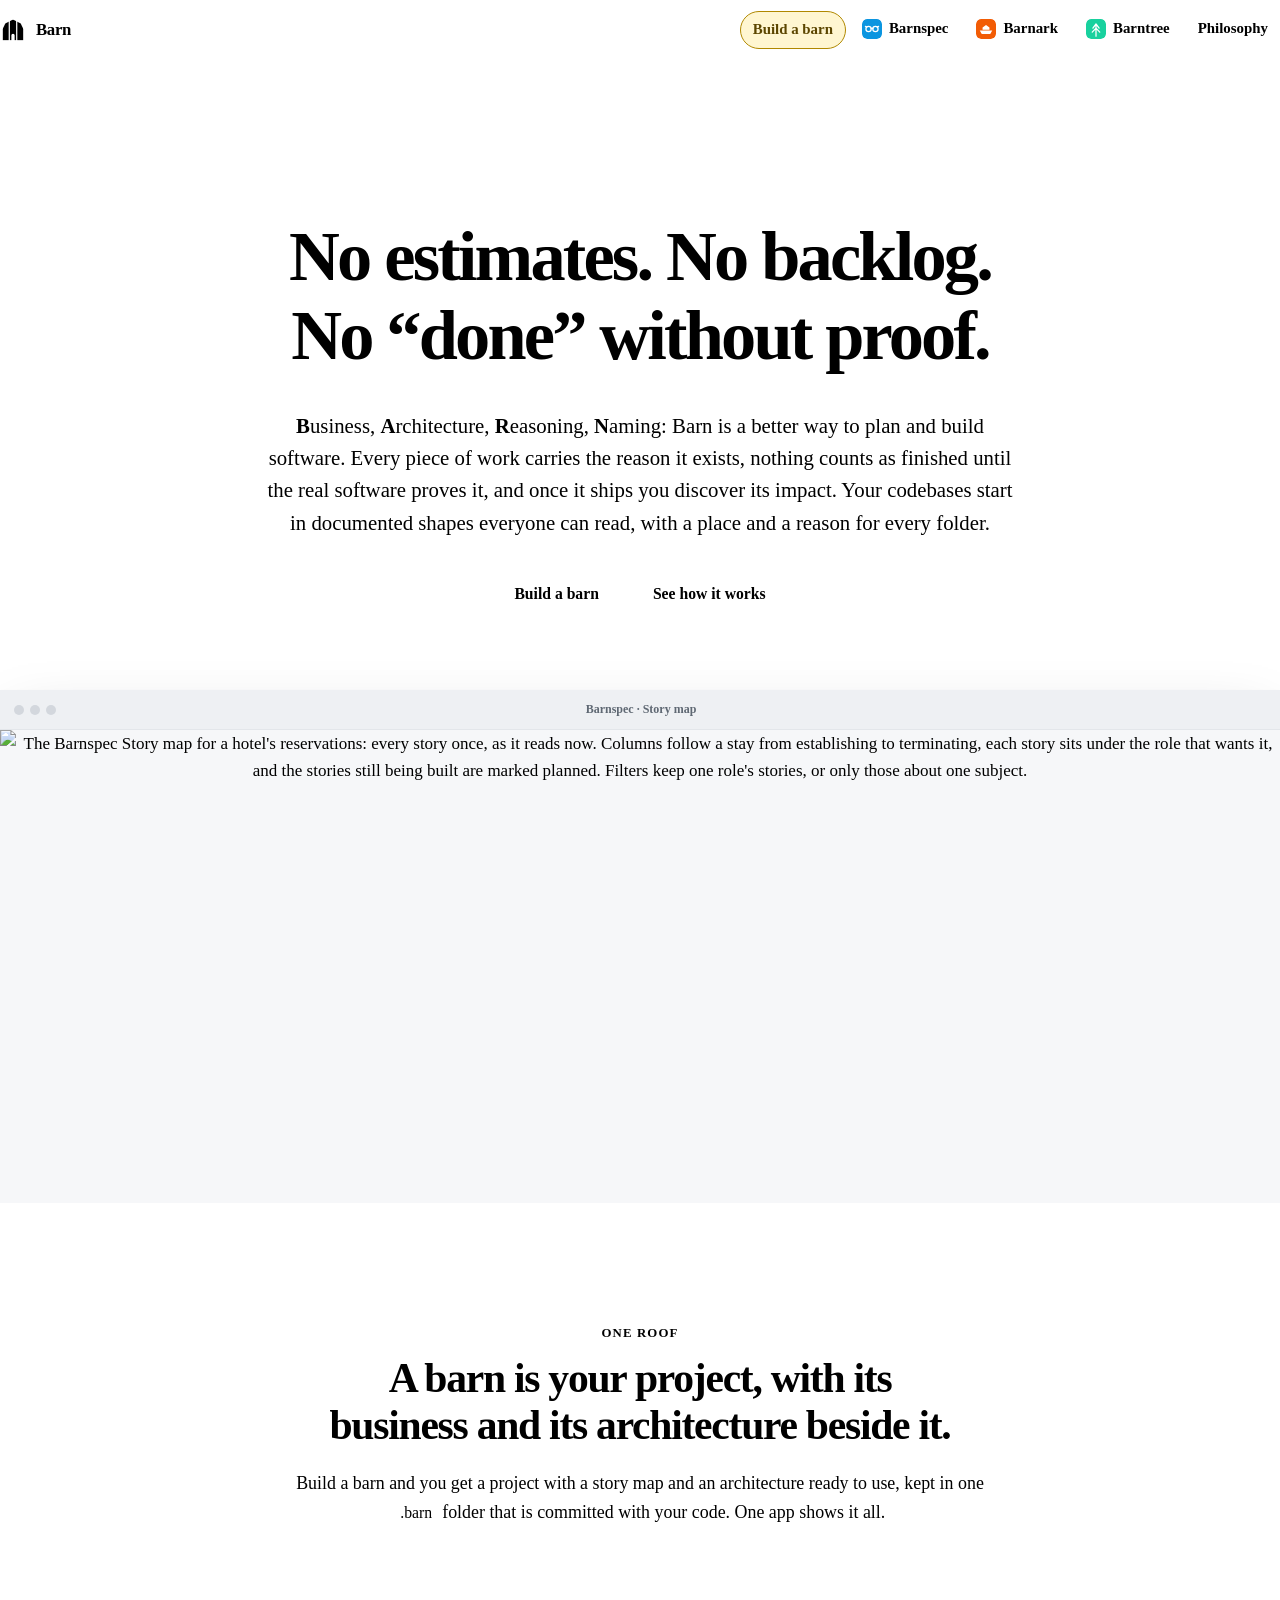
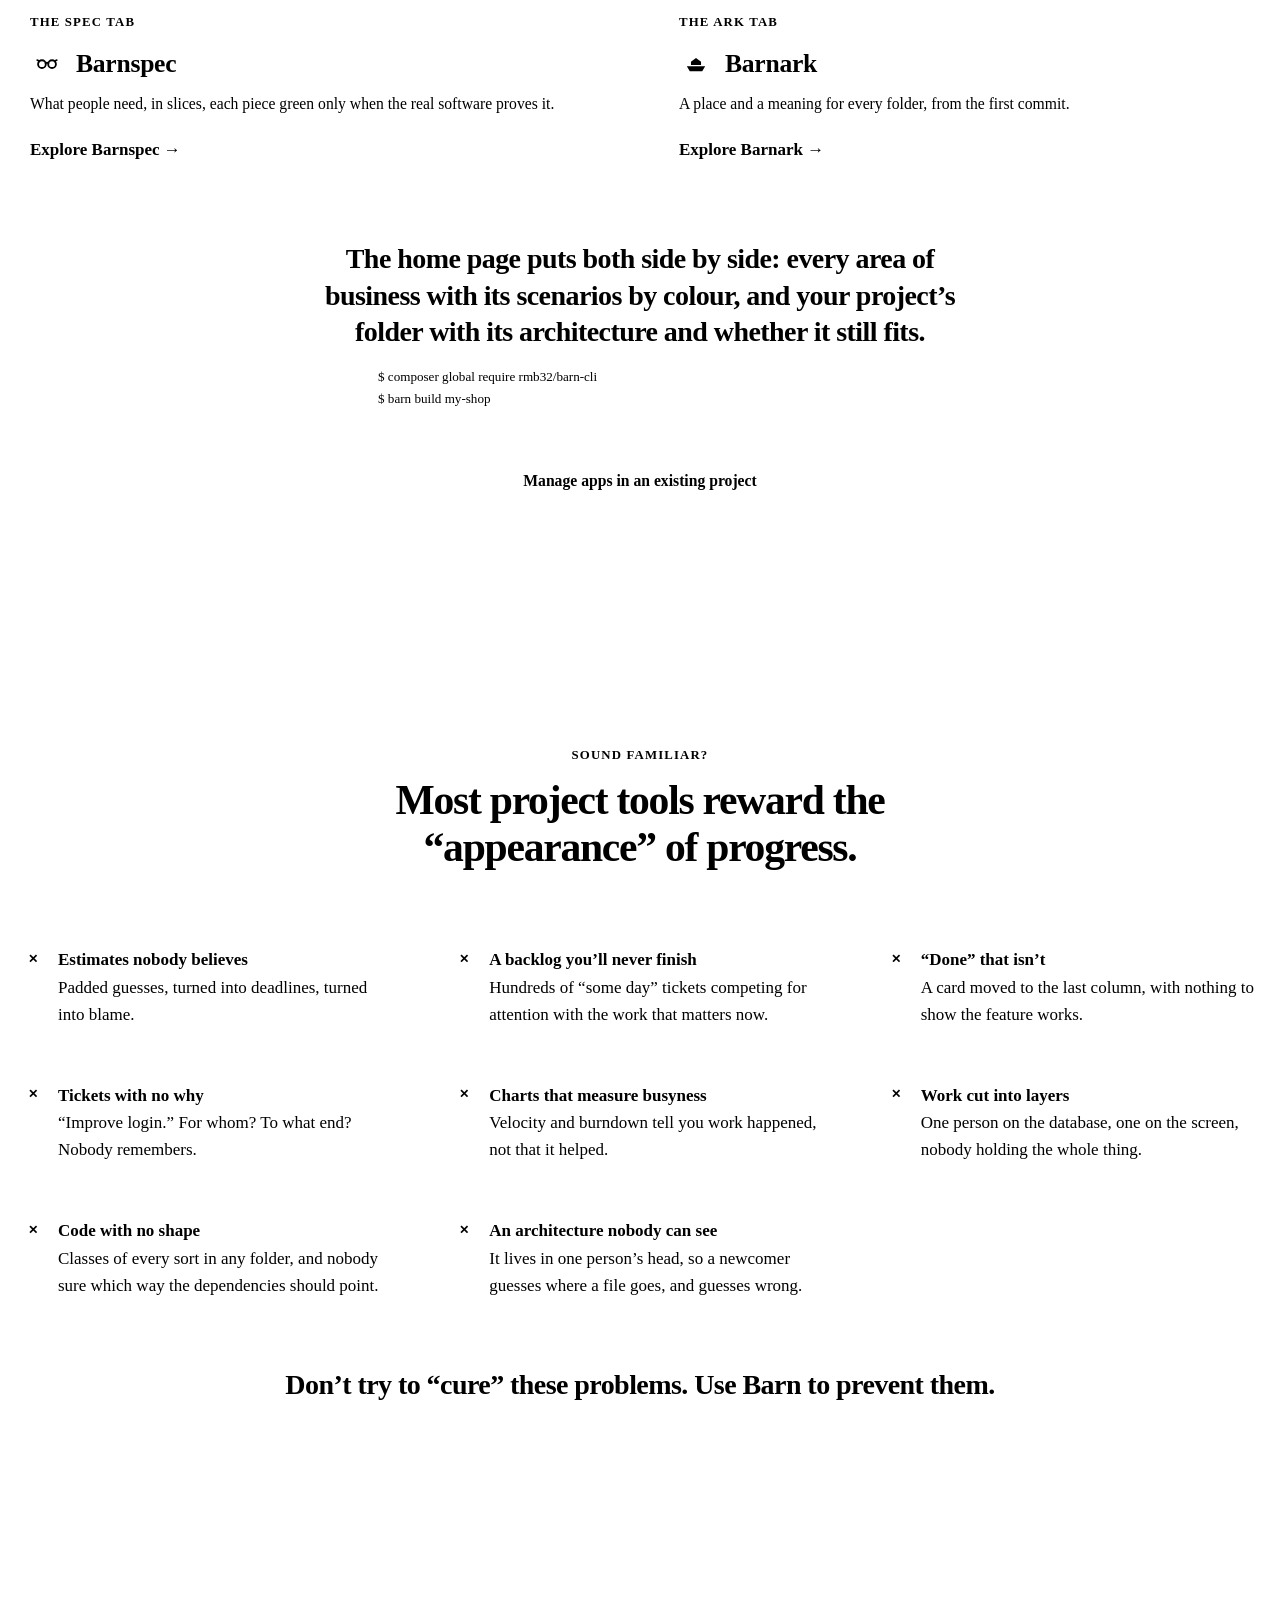
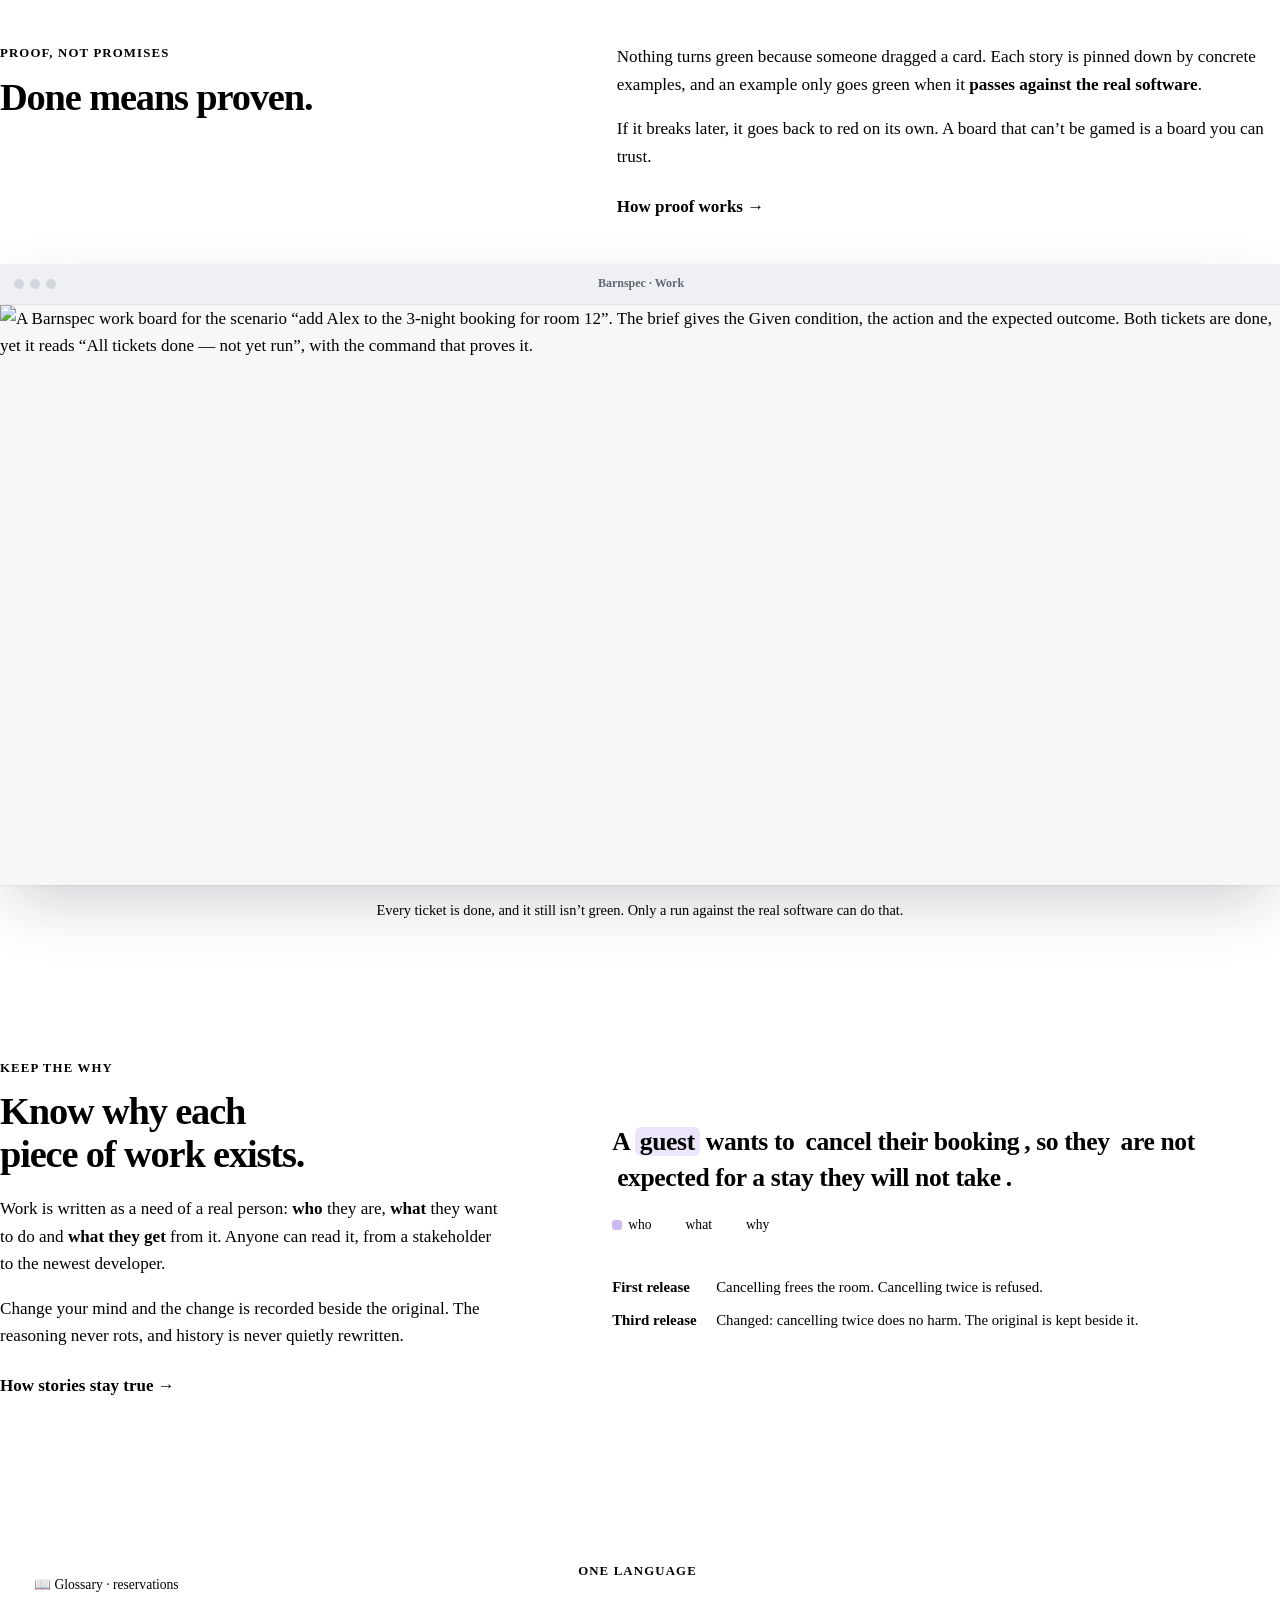
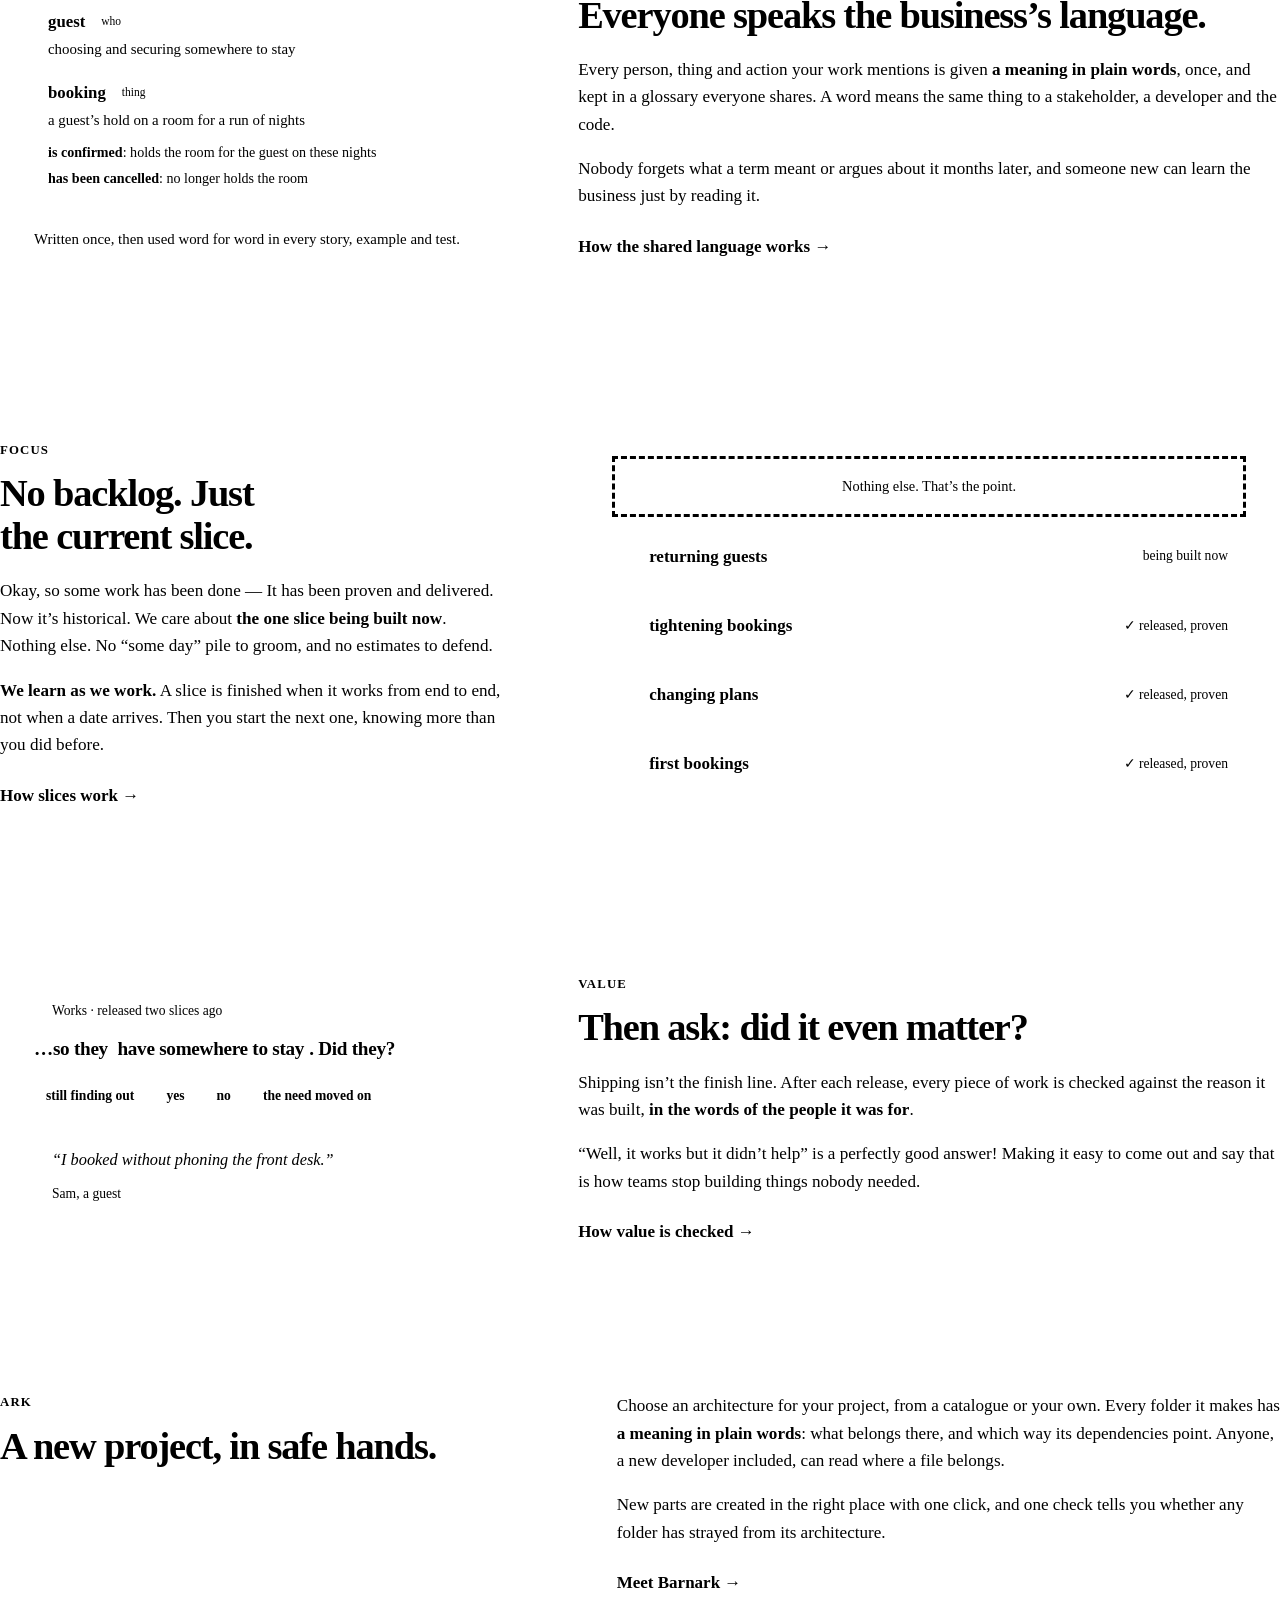
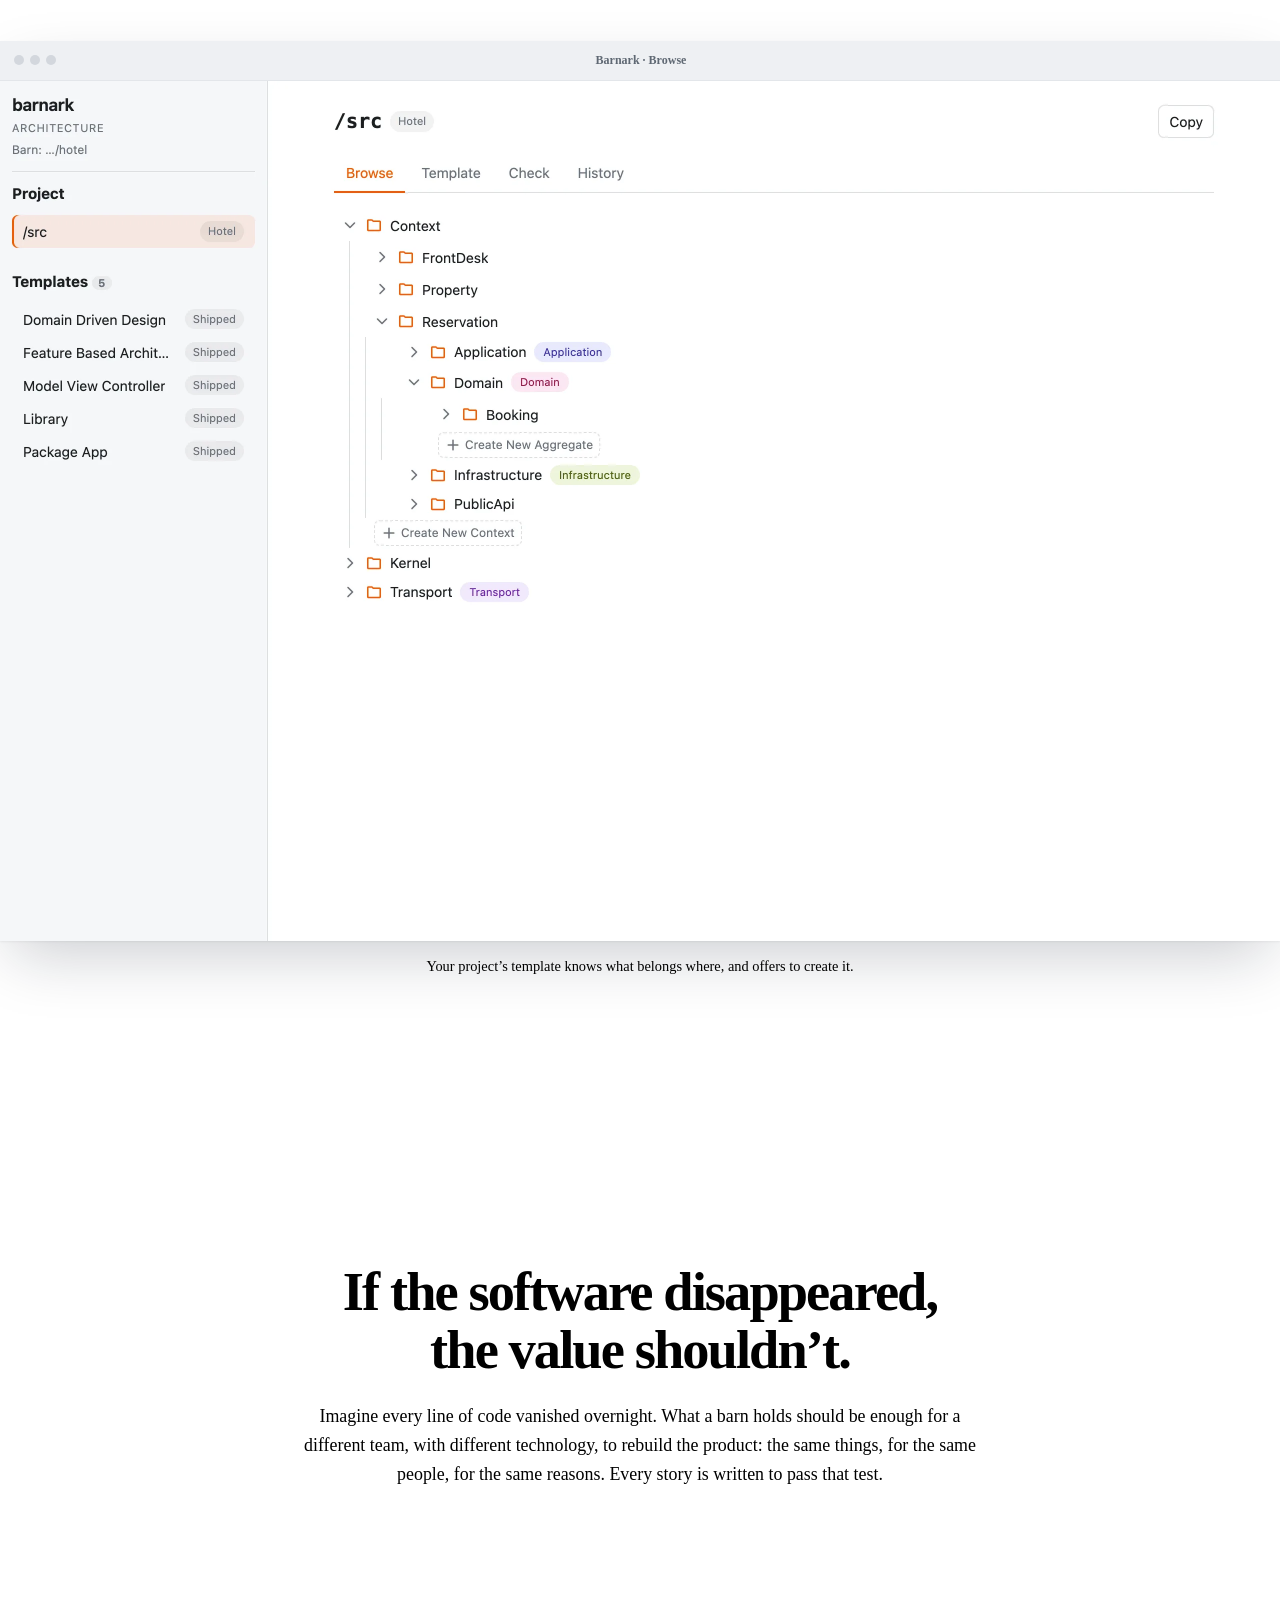
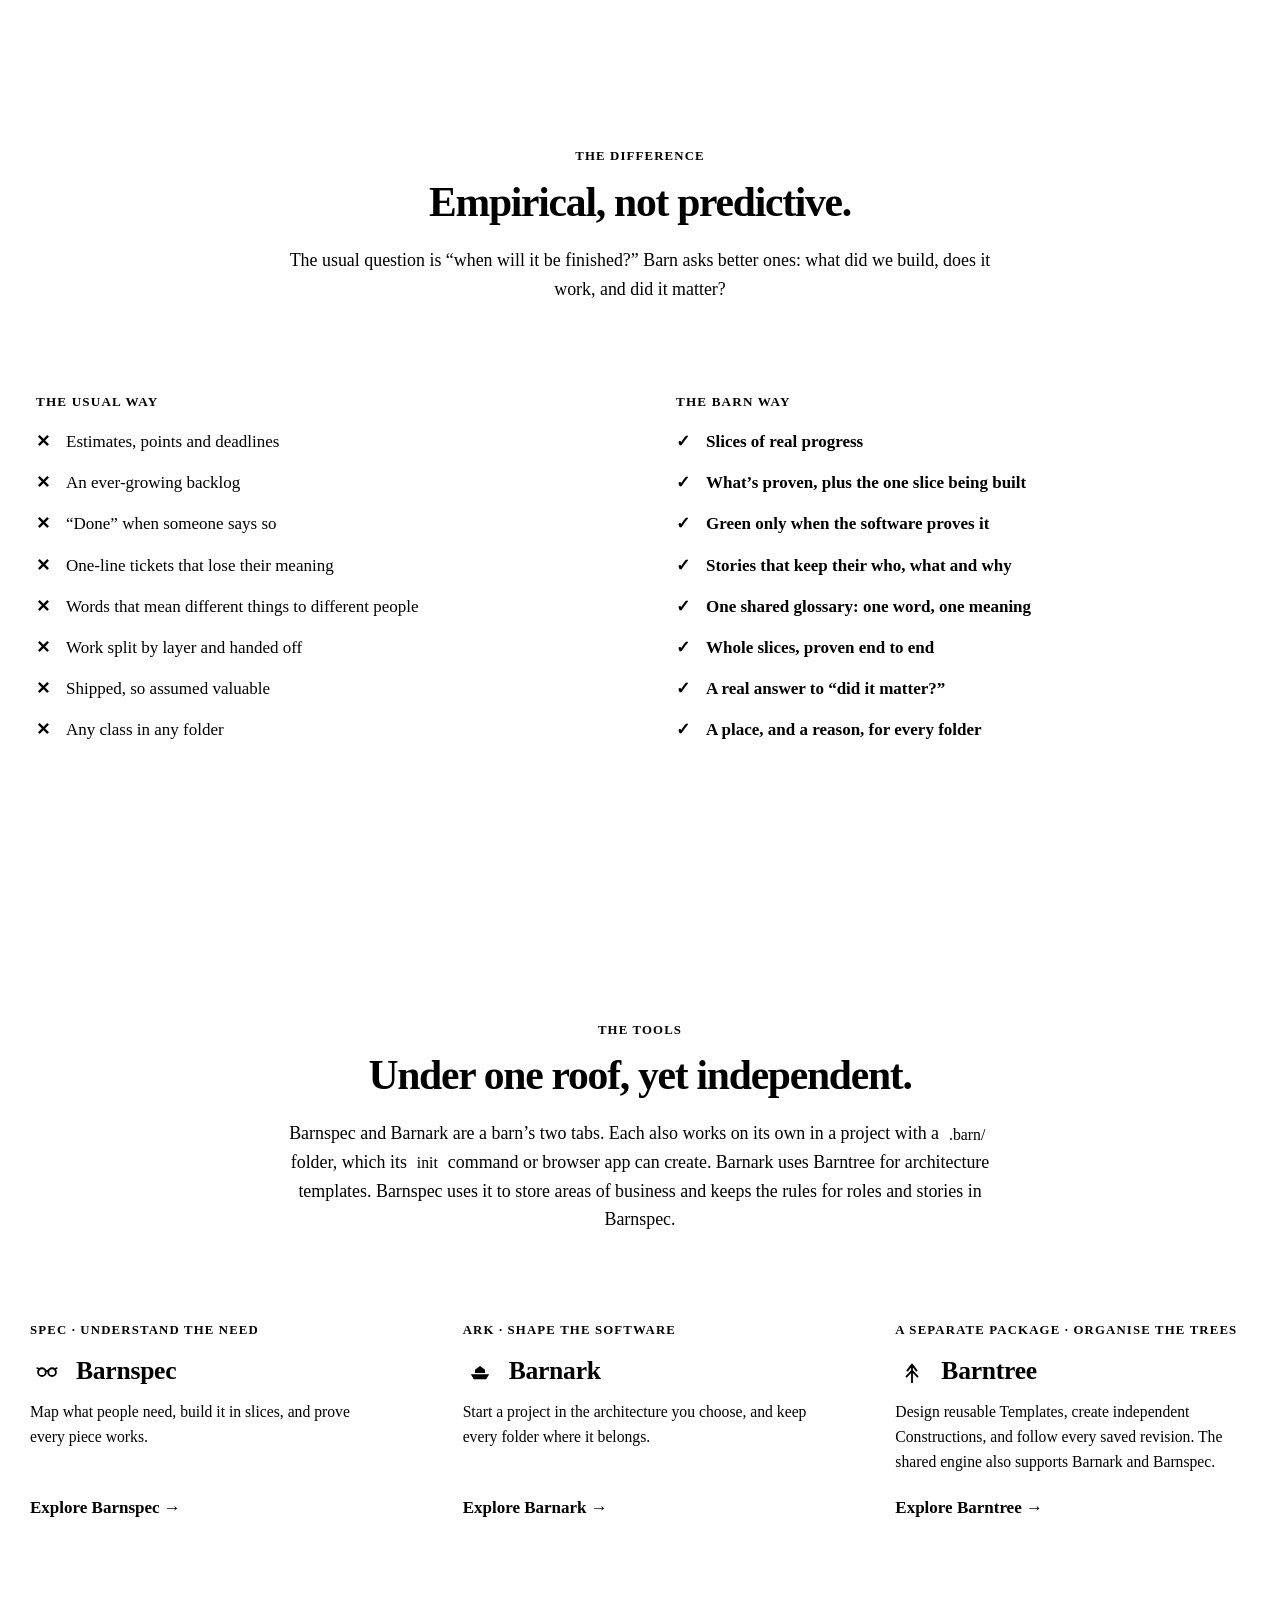
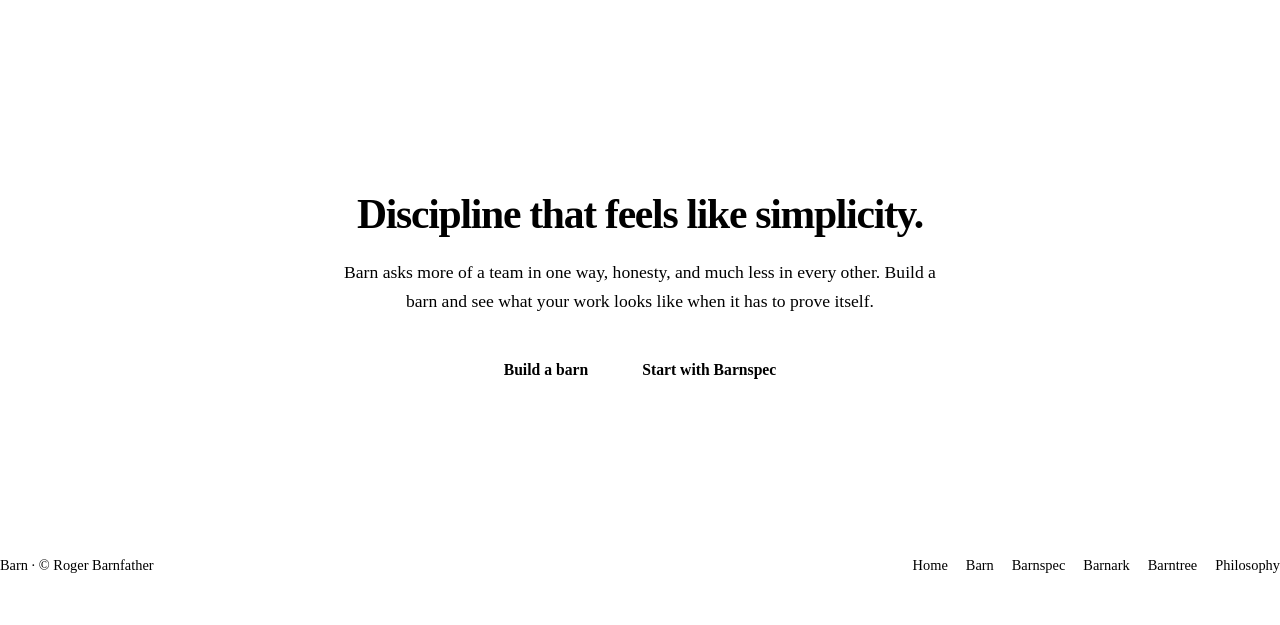
==== index.html @ 0cdb024d "Make the main Barn site mint instead of blue Co-Authored-By: Claude Sonnet 5.5 <noreply@anthropic.co" ====
<!doctype html>
<html lang="en-GB">
<head>
  <meta charset="utf-8">
  <meta name="viewport" content="width=device-width, initial-scale=1">
  <title>Barn</title>
  <meta name="description" content="No estimates. No backlog. No “done” without proof. Barn is a better way to plan, build and prove software.">
  <link rel="icon" href="assets/base/barn.svg" type="image/svg+xml">
  <link rel="stylesheet" href="assets/base/base.css">
  <link rel="stylesheet" href="assets/site.css">
</head>
<body data-brand="barn">
  <a class="skip" href="#main">Skip to content</a>

  <header class="site-header">
    <div class="wrap">
      <a class="wordmark" href="index.html"><svg class="barn-mark" viewBox="0 0 32 32" aria-hidden="true"><clipPath id="barn-mark-shape"><path d="M3 29V15.5L6.5 8 16 3l9.5 5 3.5 7.5V29Z"/></clipPath><g clip-path="url(#barn-mark-shape)"><rect x="3" y="0" width="7.67" height="29"/><path d="M12.17 0h7.66v29h-7.66ZM14 29v-6.5a2 2 0 0 1 4 0V29Z" fill-rule="evenodd"/><rect x="21.33" y="0" width="7.67" height="29"/></g></svg>Barn</a>
      <nav aria-label="Tools">
        <ul class="nav">
          <li class="nav-cta"><a href="barn.html">Build a barn</a></li>
          <li data-brand="spec"><a href="https://rogerbarnfather.github.io/barnspec-website/"><img class="nav-logo" src="assets/base/barnspec.svg" alt="" width="20" height="20">Barnspec</a></li>
          <li data-brand="ark"><a href="https://rogerbarnfather.github.io/barnark-website/"><img class="nav-logo" src="assets/base/barnark.svg" alt="" width="20" height="20">Barnark</a></li>
          <li data-brand="tree"><a href="https://rogerbarnfather.github.io/barntree-website/"><img class="nav-logo" src="assets/base/barntree.svg" alt="" width="20" height="20">Barntree</a></li>
          <li><a href="philosophy.html">Philosophy</a></li>
        </ul>
      </nav>
    </div>
  </header>

  <main id="main">
    <section class="hero">
      <div class="wrap">
        <div class="tri-rule" aria-hidden="true"><i></i><i></i><i></i></div>
        <h1>No estimates. No backlog. <span class="accent">No “done” without proof.</span></h1>
        <p class="lede"><strong>B</strong>usiness, <strong>A</strong>rchitecture, <strong>R</strong>easoning, <strong>N</strong>aming: Barn is a better way to plan and build software. Every piece of work carries the reason it exists, nothing counts as finished until the real software proves it, and once it ships you discover its impact. Your codebases start in documented shapes everyone can read, with a place and a reason for every folder.</p>
        <div class="actions">
          <a class="btn" href="barn.html">Build a barn</a>
          <a class="btn ghost" href="#how">See how it works</a>
        </div>
      </div>
      <div class="wrap wide hero-shot">
        <figure class="shot">
          <div class="shot-bar" aria-hidden="true"><i></i><i></i><i></i><span>Barnspec · Story map</span></div>
          <img src="assets/screens/spec-map.webp" width="1408" height="522" alt="The Barnspec Story map for a hotel's reservations: every story once, as it reads now. Columns follow a stay from establishing to terminating, each story sits under the role that wants it, and the stories still being built are marked planned. Filters keep one role's stories, or only those about one subject.">
        </figure>
      </div>
    </section>

    <section class="section">
      <div class="wrap">
        <div class="section-head center">
          <span class="kicker">One roof</span>
          <h2>A barn is your project, with its business and its architecture beside it.</h2>
          <p>Build a barn and you get a project with a story map and an architecture ready to use, kept in one <code>.barn</code> folder that is committed with your code. One app shows it all.</p>
        </div>
        <div class="grid two">
          <a class="card product" data-brand="spec" href="barnspec.html">
            <span class="role">The Spec tab</span>
            <h3><svg class="mark" viewBox="0 0 24 24" fill="currentColor" aria-hidden="true"><g transform="translate(-4 -4)"><g transform="translate(16 16) scale(1.45) translate(-16 -16.5)" fill="none" stroke="currentColor" stroke-width="1.4" stroke-linecap="round" stroke-linejoin="round"><circle cx="12.2" cy="16.6" r="2.9"/><circle cx="19.8" cy="16.6" r="2.9"/><path d="M15 16c.6-.7 1.4-.7 2 0"/><path d="M10.15 14.55C9.65 13.95 9.2 13.55 8.7 13.55M21.85 14.55C22.35 13.95 22.8 13.55 23.3 13.55"/></g></g></svg>Barnspec</h3>
            <p>What people need, in slices, each piece green only when the real software proves it.</p>
            <span class="more">Explore Barnspec</span>
          </a>
          <a class="card product" data-brand="ark" href="barnark.html">
            <span class="role">The Ark tab</span>
            <h3><svg class="mark" viewBox="0 0 24 24" fill="currentColor" aria-hidden="true"><path d="M2 14.5h20l-3.2 5.5H5.2zM6.5 13V9.5L12 5.5l5.5 4V13z"/></svg>Barnark</h3>
            <p>A place and a meaning for every folder, from the first commit.</p>
            <span class="more">Explore Barnark</span>
          </a>
        </div>
        <p class="punchline">The home page puts both side by side: every area of business with its scenarios by colour, and your project’s folder with its architecture and whether it still fits.</p>
<pre style="max-width: 560px; margin: 0 auto; text-align: left"><code><span class="p">$ </span>composer global require rmb32/barn-cli
<span class="p">$ </span>barn build my-shop</code></pre>
        <div class="actions" style="justify-content: center">
          <a class="btn ghost" href="barn.html#manage-apps">Manage apps in an existing project</a>
        </div>
      </div>
    </section>

    <section class="section alt">
      <div class="wrap">
        <div class="section-head center">
          <span class="kicker">Sound familiar?</span>
          <h2>Most project tools reward the “appearance” of progress.</h2>
        </div>
        <ul class="pains">
          <li><div><strong>Estimates nobody believes</strong>Padded guesses, turned into deadlines, turned into blame.</div></li>
          <li><div><strong>A backlog you’ll never finish</strong>Hundreds of “some day” tickets competing for attention with the work that matters now.</div></li>
          <li><div><strong>“Done” that isn’t</strong>A card moved to the last column, with nothing to show the feature works.</div></li>
          <li><div><strong>Tickets with no why</strong>“Improve login.” For whom? To what end? Nobody remembers.</div></li>
          <li><div><strong>Charts that measure busyness</strong>Velocity and burndown tell you work happened, not that it helped.</div></li>
          <li><div><strong>Work cut into layers</strong>One person on the database, one on the screen, nobody holding the whole thing.</div></li>
          <li><div><strong>Code with no shape</strong>Classes of every sort in any folder, and nobody sure which way the dependencies should point.</div></li>
          <li><div><strong>An architecture nobody can see</strong>It lives in one person’s head, so a newcomer guesses where a file goes, and guesses wrong.</div></li>
        </ul>
        <p class="punchline">Don’t try to “cure” these problems. Use Barn to prevent them.</p>
      </div>
    </section>

    <section class="section" id="how">
      <div class="wrap">
        <div class="feature stacked">
          <div>
            <div class="copy-head">
              <span class="kicker">Proof, not promises</span>
              <h2>Done means proven.</h2>
            </div>
            <div>
            <p>Nothing turns green because someone dragged a card. Each story is pinned down by concrete examples, and an example only goes green when it <strong>passes against the real software</strong>.</p>
            <p>If it breaks later, it goes back to red on its own. A board that can’t be gamed is a board you can trust.</p>
            <a class="more" href="https://rogerbarnfather.github.io/barnspec-website/docs/prove.html">How proof works</a>
            </div>
          </div>
          <figure>
            <div class="shot">
              <div class="shot-bar" aria-hidden="true"><i></i><i></i><i></i><span>Barnspec · Work</span></div>
              <img src="assets/screens/spec-work.webp" width="1408" height="638" alt="A Barnspec work board for the scenario “add Alex to the 3-night booking for room 12”. The brief gives the Given condition, the action and the expected outcome. Both tickets are done, yet it reads “All tickets done — not yet run”, with the command that proves it.">
            </div>
            <figcaption>Every ticket is done, and it still isn’t green. Only a run against the real software can do that.</figcaption>
          </figure>
        </div>

        <div class="feature">
          <div>
            <span class="kicker">Keep the why</span>
            <h2>Know why each piece of work exists.</h2>
            <p>Work is written as a need of a real person: <strong>who</strong> they are, <strong>what</strong> they want to do and <strong>what they get</strong> from it. Anyone can read it, from a stakeholder to the newest developer.</p>
            <p>Change your mind and the change is recorded beside the original. The reasoning never rots, and history is never quietly rewritten.</p>
            <a class="more" href="https://rogerbarnfather.github.io/barnspec-website/philosophy.html">How stories stay true</a>
          </div>
          <div class="panel" role="figure" aria-label="An example story and its history">
            <p class="sentence">A <span class="who">guest</span> wants to <span class="what">cancel their booking</span>, so they <span class="why">are not expected for a stay they will not take</span>.</p>
            <div class="sentence-key" aria-hidden="true"><span class="k-who">who</span><span class="k-what">what</span><span class="k-why">why</span></div>
            <ul class="trail">
              <li><b>First release</b><span>Cancelling frees the room. Cancelling twice is refused.</span></li>
              <li><b>Third release</b><span>Changed: cancelling twice does no harm. The original is kept beside it.</span></li>
            </ul>
          </div>
        </div>

        <div class="feature flip">
          <div>
            <span class="kicker">One language</span>
            <h2>Everyone speaks the business’s language.</h2>
            <p>Every person, thing and action your work mentions is given <strong>a meaning in plain words</strong>, once, and kept in a glossary everyone shares. A word means the same thing to a stakeholder, a developer and the code.</p>
            <p>Nobody forgets what a term meant or argues about it months later, and someone new can learn the business just by reading it.</p>
            <a class="more" href="https://rogerbarnfather.github.io/barnspec-website/docs/glossary.html">How the shared language works</a>
          </div>
          <div class="panel" role="figure" aria-label="An extract from a hotel’s reservations glossary">
            <span class="stamp">📖 Glossary · reservations</span>
            <dl class="terms">
              <div class="who">
                <dt>guest<span class="kind">who</span></dt>
                <dd>choosing and securing somewhere to stay</dd>
              </div>
              <div>
                <dt>booking<span class="kind">thing</span></dt>
                <dd>a guest’s hold on a room for a run of nights</dd>
                <dd><ul>
                  <li><b>is confirmed</b>: holds the room for the guest on these nights</li>
                  <li><b>has been cancelled</b>: no longer holds the room</li>
                </ul></dd>
              </div>
            </dl>
            <p class="terms-note">Written once, then used word for word in every story, example and test.</p>
          </div>
        </div>

        <div class="feature">
          <div>
            <span class="kicker">Focus</span>
            <h2>No backlog. Just the current slice.</h2>
            <p>Okay, so some work has been done &mdash; It has been proven and delivered. Now it’s historical. We care about <strong>the one slice being built now</strong>. Nothing else. No “some day” pile to groom, and no estimates to defend.</p>
            <p><strong>We learn as we work.</strong> A slice is finished when it works from end to end, not when a date arrives. Then you start the next one, knowing more than you did before.</p>
            <a class="more" href="https://rogerbarnfather.github.io/barnspec-website/docs/phases.html">How slices work</a>
          </div>
          <div class="panel" role="figure" aria-label="Slices of work: three released, one being built">
            <ul class="phases">
              <li class="void">Nothing else. That’s the point.</li>
              <li class="now"><span class="bar"></span><span class="name">returning guests</span><span class="meta">being built now</span></li>
              <li><span class="bar"></span><span class="name">tightening bookings</span><span class="meta">✓ released, proven</span></li>
              <li><span class="bar"></span><span class="name">changing plans</span><span class="meta">✓ released, proven</span></li>
              <li><span class="bar"></span><span class="name">first bookings</span><span class="meta">✓ released, proven</span></li>
            </ul>
          </div>
        </div>

        <div class="feature flip">
          <div>
            <span class="kicker">Value</span>
            <h2>Then ask: did it even matter?</h2>
            <p>Shipping isn’t the finish line. After each release, every piece of work is checked against the reason it was built, <strong>in the words of the people it was for</strong>.</p>
            <p>“Well, it works but it didn’t help” is a perfectly good answer! Making it easy to come out and say that is how teams stop building things nobody needed.</p>
            <a class="more" href="https://rogerbarnfather.github.io/barnspec-website/docs/phases.html#impact">How value is checked</a>
          </div>
          <div class="panel" role="figure" aria-label="Checking whether a story delivered its reward">
            <span class="stamp"><span class="lamp green"></span>Works · released two slices ago</span>
            <p class="sentence" style="font-size: 1.2rem">…so they <span class="why">have somewhere to stay</span>. <span class="muted">Did they?</span></p>
            <div class="verdicts"><span class="verdict">still finding out</span><span class="verdict on">yes</span><span class="verdict">no</span><span class="verdict">the need moved on</span></div>
            <blockquote class="quote">
              <p>“I booked without phoning the front desk.”</p>
              <cite>Sam, a guest</cite>
            </blockquote>
          </div>
        </div>

        <div class="feature stacked" data-brand="ark">
          <div>
            <div class="copy-head">
              <span class="kicker">Ark</span>
              <h2>A new project, in safe hands.</h2>
            </div>
            <div>
            <p>Choose an architecture for your project, from a catalogue or your own. Every folder it makes has <strong>a meaning in plain words</strong>: what belongs there, and which way its dependencies point. Anyone, a new developer included, can read where a file belongs.</p>
            <p>New parts are created in the right place with one click, and one check tells you whether any folder has strayed from its architecture.</p>
            <a class="more" href="barnark.html">Meet Barnark</a>
            </div>
          </div>
          <figure>
            <div class="shot">
              <div class="shot-bar" aria-hidden="true"><i></i><i></i><i></i><span>Barnark · Browse</span></div>
              <img src="assets/screens/ark-browse.webp" width="2560" height="1720" alt="The Barnark browser app for a hotel project. An ark, src, follows Hotel, its own copy of Domain Driven Design. Its tree is open: the Context folder holds FrontDesk, Property and Reservation, and Reservation’s Domain holds a Booking aggregate. Dashed buttons offer Create New Aggregate and Create New Context where the template allows them.">
            </div>
            <figcaption>Your project’s template knows what belongs where, and offers to create it.</figcaption>
          </figure>
        </div>
      </div>
    </section>

    <div class="section alt">
      <div class="wrap principle">
        <div class="tri-rule" aria-hidden="true"><i></i><i></i><i></i></div>
        <p class="big">If the software disappeared, the value shouldn’t.</p>
        <p>Imagine every line of code vanished overnight. What a barn holds should be enough for a different team, with different technology, to rebuild the product: the same things, for the same people, for the same reasons. Every story is written to pass that test.</p>
      </div>
    </div>

    <section class="section">
      <div class="wrap">
        <div class="section-head center">
          <span class="kicker">The difference</span>
          <h2>Empirical, not predictive.</h2>
          <p>The usual question is “when will it be finished?” Barn asks better ones: what did we build, does it work, and did it matter?</p>
        </div>
        <div class="versus">
          <div class="old">
            <h3>The usual way</h3>
            <ul>
              <li>Estimates, points and deadlines</li>
              <li>An ever-growing backlog</li>
              <li>“Done” when someone says so</li>
              <li>One-line tickets that lose their meaning</li>
              <li>Words that mean different things to different people</li>
              <li>Work split by layer and handed off</li>
              <li>Shipped, so assumed valuable</li>
              <li>Any class in any folder</li>
            </ul>
          </div>
          <div class="new">
            <h3>The Barn way</h3>
            <ul>
              <li>Slices of real progress</li>
              <li>What’s proven, plus the one slice being built</li>
              <li>Green only when the software proves it</li>
              <li>Stories that keep their who, what and why</li>
              <li>One shared glossary: one word, one meaning</li>
              <li>Whole slices, proven end to end</li>
              <li>A real answer to “did it matter?”</li>
              <li>A place, and a reason, for every folder</li>
            </ul>
          </div>
        </div>
      </div>
    </section>

    <section class="section alt">
      <div class="wrap">
        <div class="section-head center">
          <span class="kicker">The tools</span>
          <h2>Under one roof, yet independent.</h2>
          <p>Barnspec and Barnark are a barn’s two tabs. Each also works on its own in a project with a <code>.barn/</code> folder, which its <code>init</code> command or browser app can create. Barnark uses Barntree for architecture templates. Barnspec uses it to store areas of business and keeps the rules for roles and stories in Barnspec.</p>
        </div>
        <div class="grid three">
          <a class="card product" data-brand="spec" href="barnspec.html">
            <span class="role">Spec · understand the need</span>
            <h3><svg class="mark" viewBox="0 0 24 24" fill="currentColor" aria-hidden="true"><g transform="translate(-4 -4)"><g transform="translate(16 16) scale(1.45) translate(-16 -16.5)" fill="none" stroke="currentColor" stroke-width="1.4" stroke-linecap="round" stroke-linejoin="round"><circle cx="12.2" cy="16.6" r="2.9"/><circle cx="19.8" cy="16.6" r="2.9"/><path d="M15 16c.6-.7 1.4-.7 2 0"/><path d="M10.15 14.55C9.65 13.95 9.2 13.55 8.7 13.55M21.85 14.55C22.35 13.95 22.8 13.55 23.3 13.55"/></g></g></svg>Barnspec</h3>
            <p>Map what people need, build it in slices, and prove every piece works.</p>
            <span class="more">Explore Barnspec</span>
          </a>
          <a class="card product" data-brand="ark" href="barnark.html">
            <span class="role">Ark · shape the software</span>
            <h3><svg class="mark" viewBox="0 0 24 24" fill="currentColor" aria-hidden="true"><path d="M2 14.5h20l-3.2 5.5H5.2zM6.5 13V9.5L12 5.5l5.5 4V13z"/></svg>Barnark</h3>
            <p>Start a project in the architecture you choose, and keep every folder where it belongs.</p>
            <span class="more">Explore Barnark</span>
          </a>
          <a class="card product" data-brand="tree" href="barntree.html">
            <span class="role">A separate package · organise the trees</span>
            <h3><svg class="mark" viewBox="0 0 24 24" fill="currentColor" aria-hidden="true"><path transform="translate(-4 -4)" d="M16 8V27.5M11 14.5L16 8L21 14.5M10 21L16 14.5L22 21" fill="none" stroke="currentColor" stroke-width="2" stroke-linecap="round" stroke-linejoin="round"/></svg>Barntree</h3>
            <p>Design reusable Templates, create independent Constructions, and follow every saved revision. The shared engine also supports Barnark and Barnspec.</p>
            <span class="more">Explore Barntree</span>
          </a>
        </div>
      </div>
    </section>

    <section class="section">
      <div class="wrap cta">
        <h2>Discipline that feels like simplicity.</h2>
        <p>Barn asks more of a team in one way, honesty, and much less in every other. Build a barn and see what your work looks like when it has to prove itself.</p>
        <div class="actions">
          <a class="btn" href="barn.html">Build a barn</a>
          <a class="btn ghost" href="barnspec.html">Start with Barnspec</a>
        </div>
      </div>
    </section>
  </main>

  <footer class="site-footer">
    <div class="wrap">
      <span>Barn · © Roger Barnfather</span>
      <nav aria-label="Footer">
        <a href="index.html" aria-current="page">Home</a>
        <a href="barn.html">Barn</a>
        <a href="https://rogerbarnfather.github.io/barnspec-website/">Barnspec</a>
        <a href="https://rogerbarnfather.github.io/barnark-website/">Barnark</a>
        <a href="https://rogerbarnfather.github.io/barntree-website/">Barntree</a>
        <a href="philosophy.html">Philosophy</a>
      </nav>
    </div>
  </footer>
</body>
</html>
---- assets/base/base.css ----
/* The Barn website's shared stylesheet. Every site (the main site and each
 * tool's own) carries an identical copy of this folder; `bin/ci-all` fails when
 * a copy differs from the master in the main site. Change it here, then copy it.
 *
 * Link this file, then the site's own `site.css`, which is unlayered and so
 * always wins over everything below. Each file below holds one concern and
 * reads only the tokens, so a change to one file or one token propagates
 * without touching the others. */

@layer tokens, reset, layout, components, illustration, docs;

@import url("tokens.css") layer(tokens);
@import url("reset.css") layer(reset);
@import url("layout.css") layer(layout);
@import url("header.css") layer(components);
@import url("footer.css") layer(components);
@import url("hero.css") layer(components);
@import url("button.css") layer(components);
@import url("shot.css") layer(components);
@import url("feature.css") layer(components);
@import url("card.css") layer(components);
@import url("deeper.css") layer(components);
@import url("code.css") layer(components);
@import url("table.css") layer(components);
@import url("callout.css") layer(components);
@import url("illustration.css") layer(illustration);
@import url("docs.css") layer(docs);
@import url("motion.css") layer(docs);
---- assets/site.css ----
/* The main Barn site's own components. Everything shared by every site, the
 * tool sites included, is in base/ (see base/base.css). This file is unlayered,
 * so it wins over base/. */

.tri-rule {
  display: inline-flex;
  width: 120px;
  height: 5px;
  margin-bottom: 26px;
  border-radius: 3px;
  overflow: hidden;

  & i {
    flex: 1;

    &:nth-child(1) {
      background: var(--spec);
    }

    &:nth-child(2) {
      background: var(--ark);
    }

    &:nth-child(3) {
      background: var(--tree);
    }
  }
}

#manage-apps {
  scroll-margin-top: 7rem;

  @media (max-width: 640px) {
    scroll-margin-top: 9rem;
  }
}

/* ---------- Pain points ---------- */

.pains {
  display: grid;
  grid-template-columns: repeat(3, minmax(0, 1fr));
  gap: 14px;
  margin: 0;
  padding: 0;
  list-style: none;

  & li {
    display: grid;
    grid-template-columns: 26px minmax(0, 1fr);
    gap: 12px;
    align-items: start;
    padding: 20px;
    border: 1px solid var(--border);
    border-radius: var(--radius-lg);
    background: var(--bg-raised);
    color: var(--text-muted);

    &::before {
      content: "✕";
      display: grid;
      place-items: center;
      width: 26px;
      height: 26px;
      border-radius: 50%;
      background: color-mix(in srgb, var(--status-red) 12%, transparent);
      color: var(--status-red);
      font-size: 0.75rem;
      font-weight: 800;
    }
  }

  & strong {
    display: block;
    color: var(--text);
  }

  @media (max-width: 900px) {
    grid-template-columns: minmax(0, 1fr);
  }
}

.punchline {
  margin: clamp(32px, 5vw, 48px) auto 0;
  max-width: 30em;
  font-size: clamp(1.3rem, 2.8vw, 1.75rem);
  font-weight: 700;
  line-height: 1.3;
  letter-spacing: -0.02em;
  text-align: center;
  text-wrap: balance;
}

/* ---------- Principle ---------- */

.principle {
  text-align: center;

  & .big {
    max-width: 18em;
    margin: 0 auto 22px;
    font-size: clamp(2rem, 5vw, 3.4rem);
    font-weight: 780;
    line-height: 1.08;
    letter-spacing: -0.035em;
    text-wrap: balance;
    color: var(--text);
  }

  & p:not(.big) {
    max-width: 38em;
    margin-left: auto;
    margin-right: auto;
    color: var(--text-muted);
    font-size: 1.12rem;
  }
}

/* ---------- Product cards: signposts to a tool ---------- */

.product {
  display: flex;
  flex-direction: column;
  padding: 30px;
  border-top: 5px solid var(--brand);
  text-decoration: none;
  color: inherit;
  transition: transform 160ms, border-color 160ms;

  &:hover {
    transform: translateY(-3px);
    border-color: var(--brand);
  }

  & .role {
    color: var(--brand-bright);
    font-size: 0.8rem;
    font-weight: 700;
    letter-spacing: 0.09em;
    text-transform: uppercase;
  }

  & h3 {
    display: flex;
    align-items: center;
    gap: 12px;
    margin: 14px 0 10px;
    font-size: 1.6rem;

    & .mark {
      width: 34px;
      height: 34px;
      padding: 6px;
      border-radius: 9px;
      background: var(--brand);
      color: var(--mark-ink);
    }
  }

  & .more {
    margin-top: auto;
    padding-top: 20px;
    color: var(--brand-bright);
    font-weight: 650;

    &::after {
      content: " →";
    }
  }
}

/* ---------- Versus ---------- */

.versus {
  display: grid;
  grid-template-columns: repeat(2, minmax(0, 1fr));
  overflow: hidden;
  border: 1px solid var(--border);
  border-radius: var(--radius-lg);
  background: var(--bg-raised);
  box-shadow: var(--shadow);

  & > div {
    padding: clamp(22px, 4vw, 36px);

    & + div {
      border-left: 1px solid var(--border);
      background: var(--brand-tint);

      & h3 {
        color: var(--brand-bright);
      }
    }
  }

  & h3 {
    margin-bottom: 18px;
    font-size: 0.82rem;
    letter-spacing: 0.09em;
    text-transform: uppercase;
    color: var(--text-muted);
  }

  & ul {
    display: grid;
    gap: 14px;
    margin: 0;
    padding: 0;
    list-style: none;
  }

  & li {
    display: grid;
    grid-template-columns: 20px minmax(0, 1fr);
    gap: 10px;

    &::before {
      font-weight: 800;
    }
  }

  & .old li {
    color: var(--text-muted);

    &::before {
      content: "✕";
      color: var(--status-red);
    }
  }

  & .new li {
    font-weight: 550;

    &::before {
      content: "✓";
      color: var(--status-green);
    }
  }

  @media (max-width: 640px) {
    grid-template-columns: minmax(0, 1fr);

    & > div + div {
      border-left: 0;
      border-top: 1px solid var(--border);
    }
  }
}

/* ---------- Philosophy tenets ---------- */

.tenets {
  display: grid;
  grid-template-columns: repeat(2, minmax(0, 1fr));
  gap: clamp(28px, 4vw, 48px) clamp(28px, 5vw, 64px);

  @media (max-width: 900px) {
    grid-template-columns: minmax(0, 1fr);
  }
}

.tenet {
  min-width: 0;

  & h2 {
    display: flex;
    align-items: flex-start;
    gap: 14px;
    font-size: clamp(1.35rem, 2.6vw, 1.7rem);
  }

  & .emoji {
    display: grid;
    place-items: center;
    flex: none;
    width: 1.9em;
    height: 1.9em;
    margin-top: -0.3em;
    border-radius: 50%;
    background: var(--bg-alt);
    font-size: 0.95em;
    letter-spacing: 0;
  }

  & p {
    color: var(--text-muted);

    &:last-child {
      margin-bottom: 0;
    }
  }
}
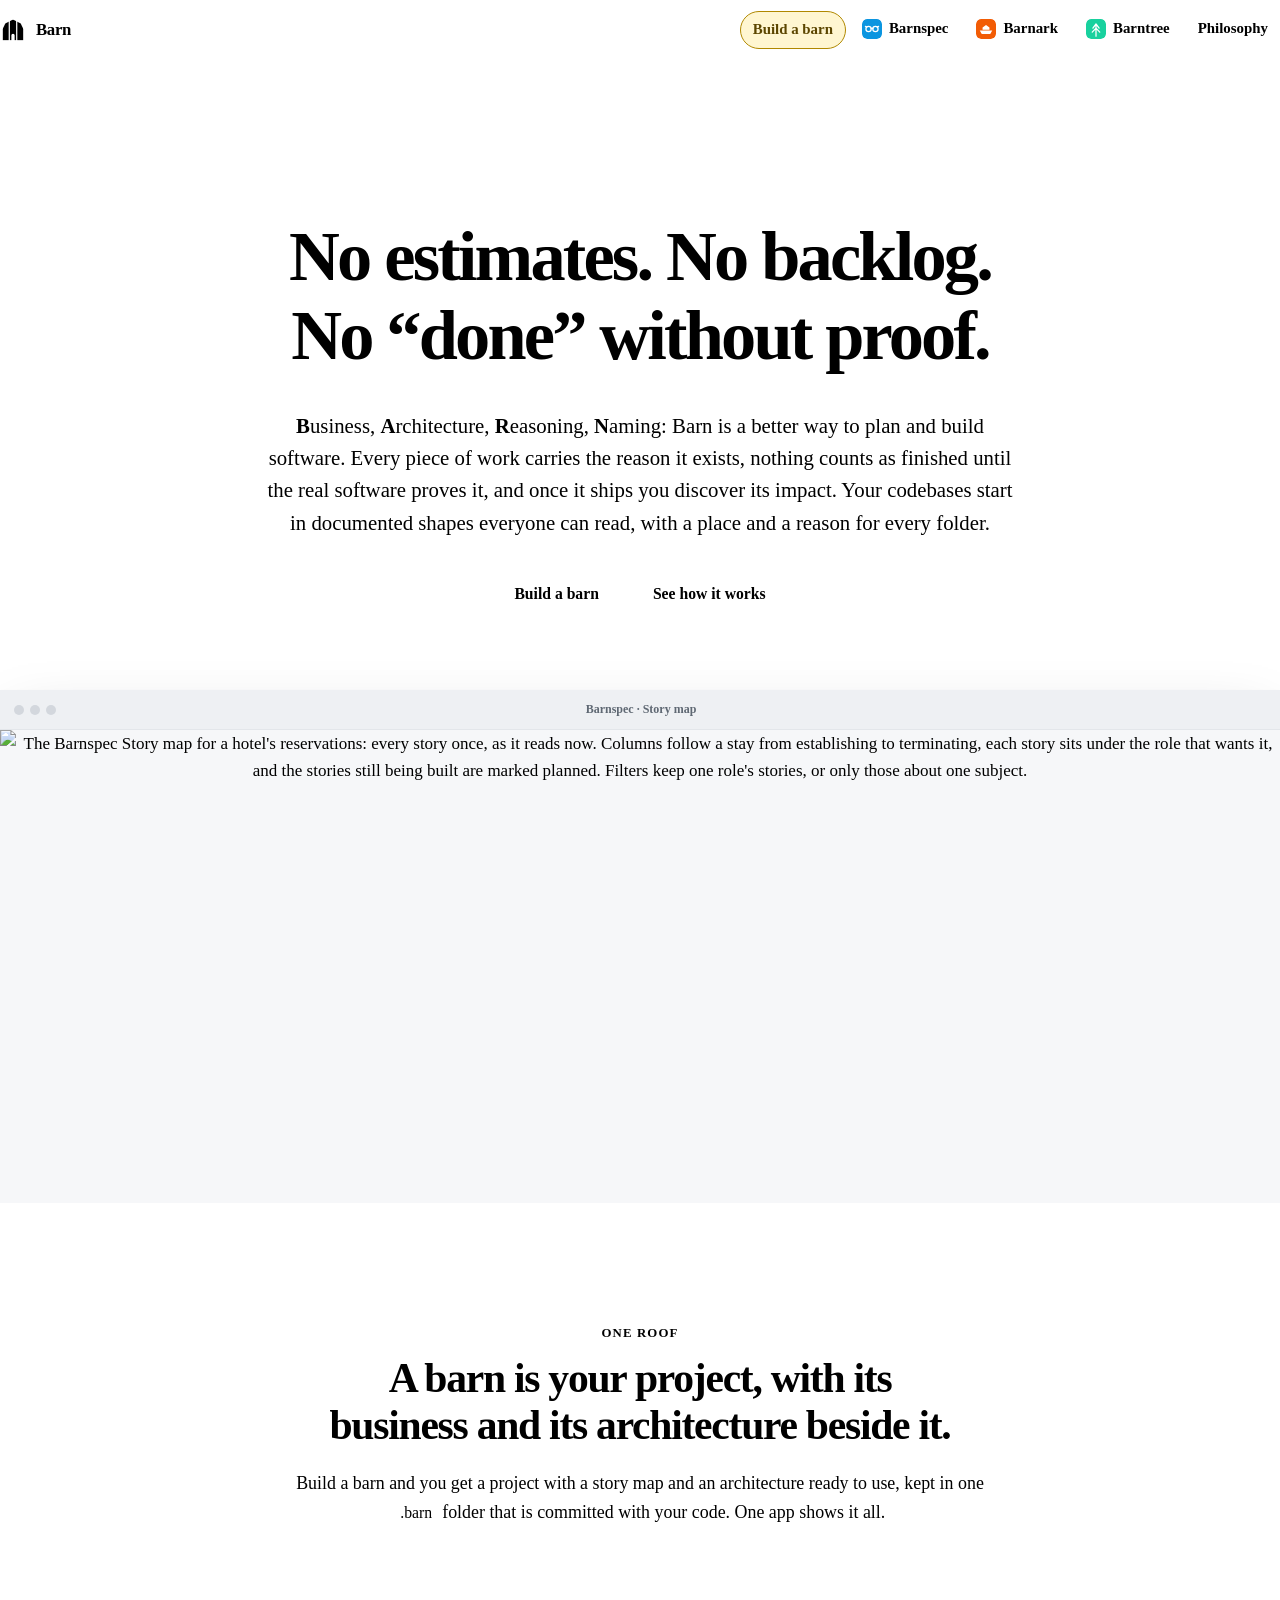
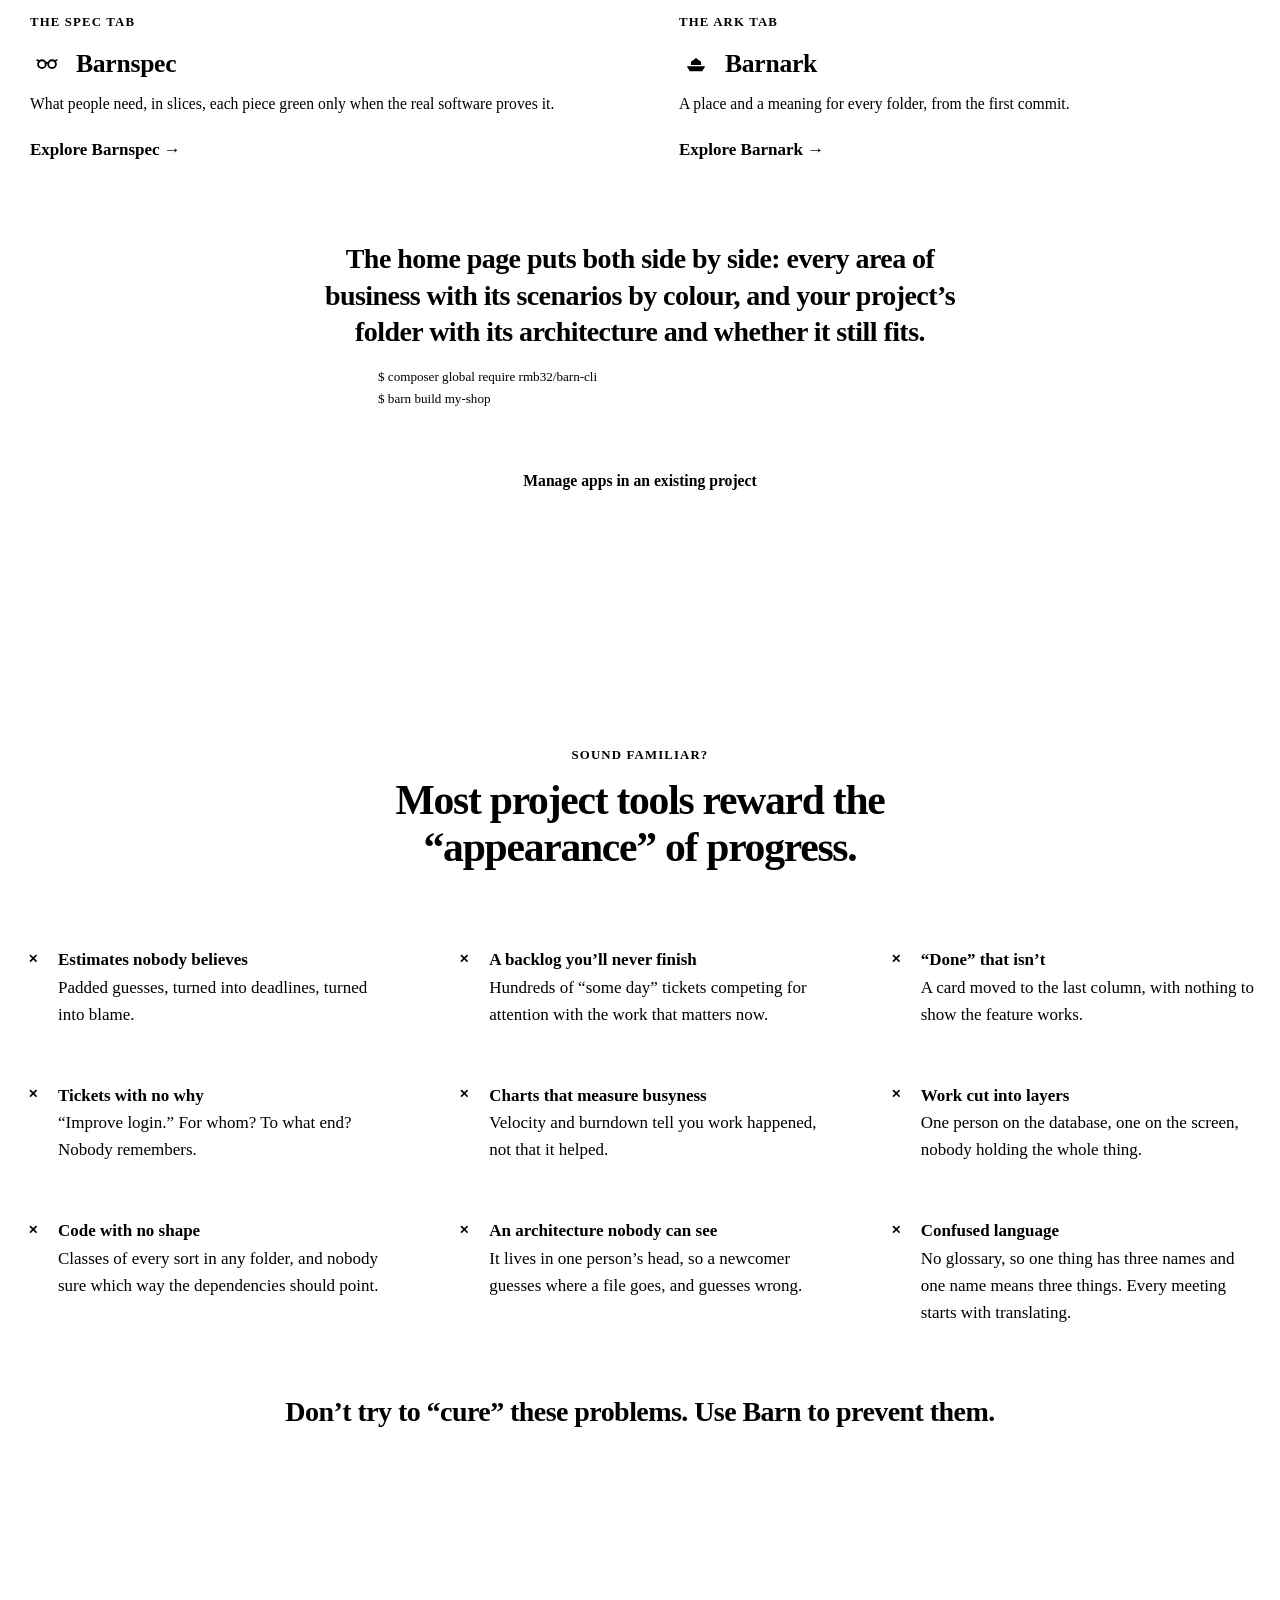
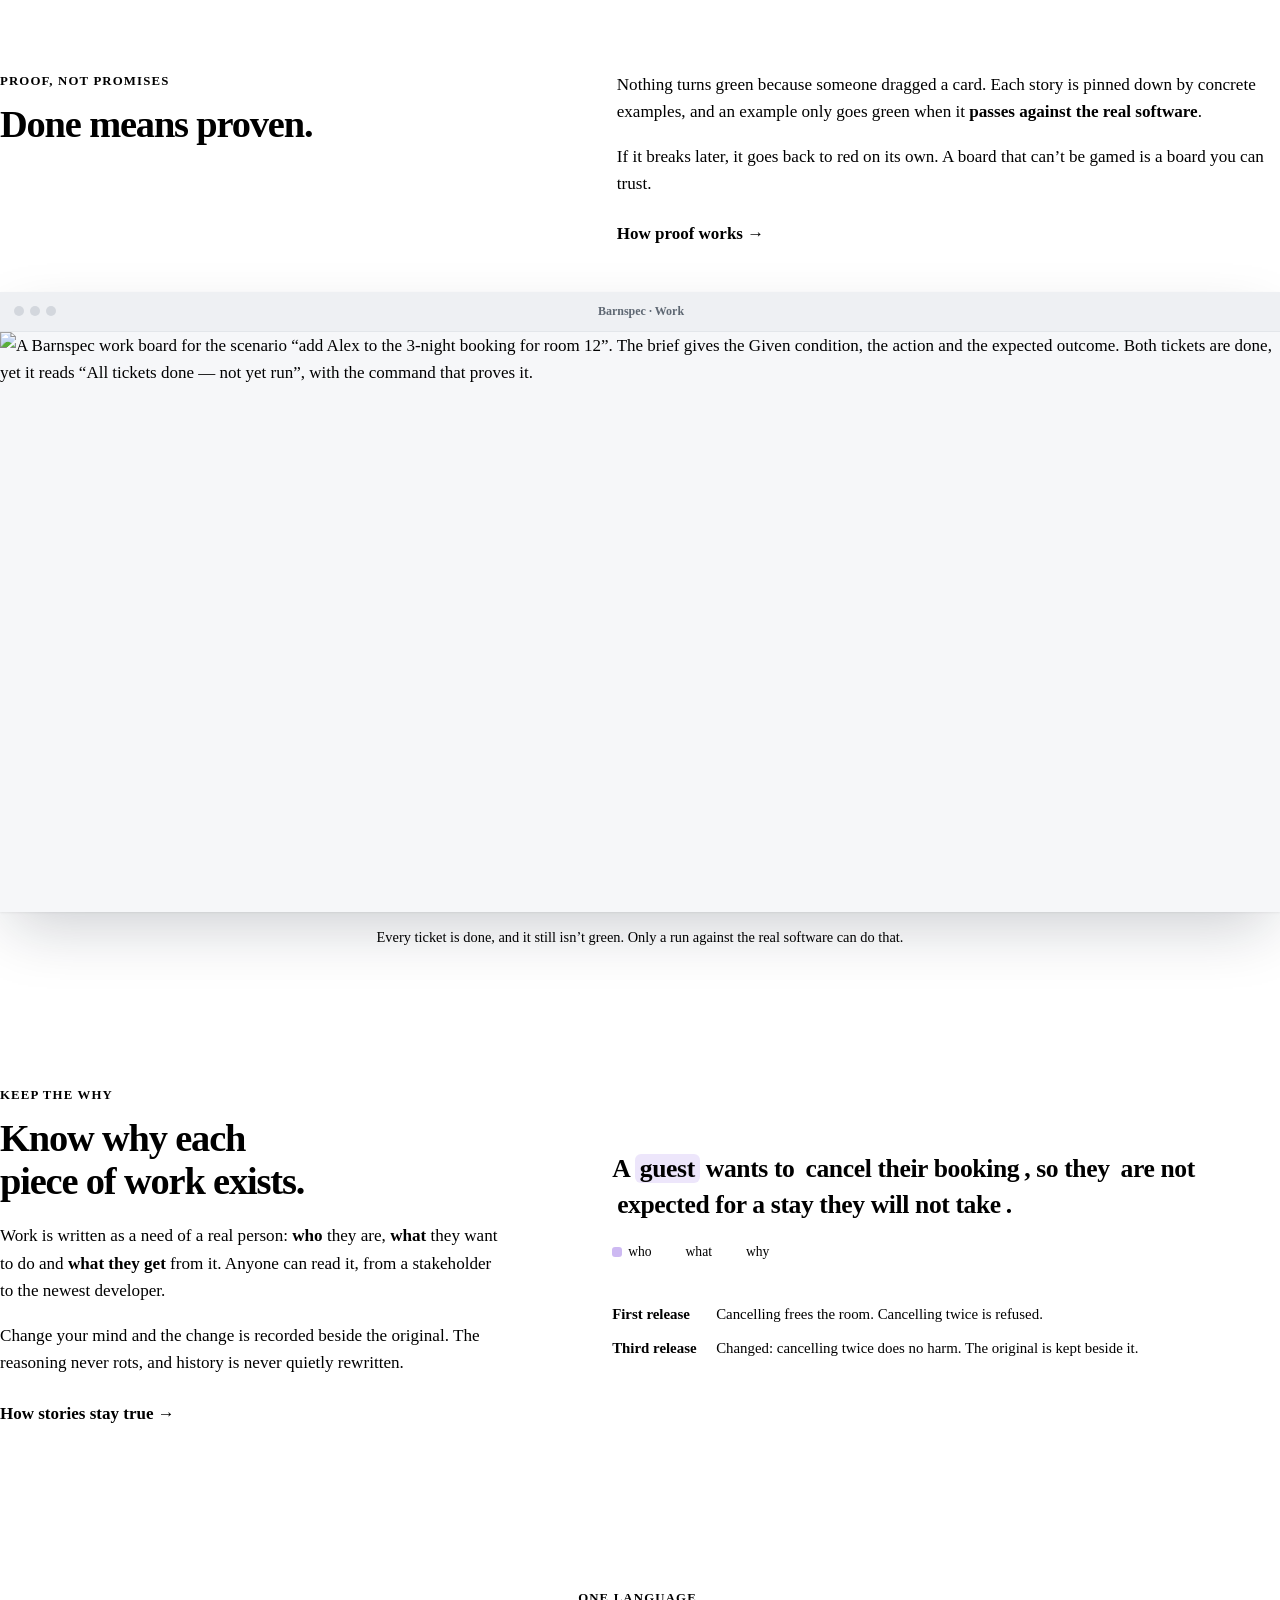
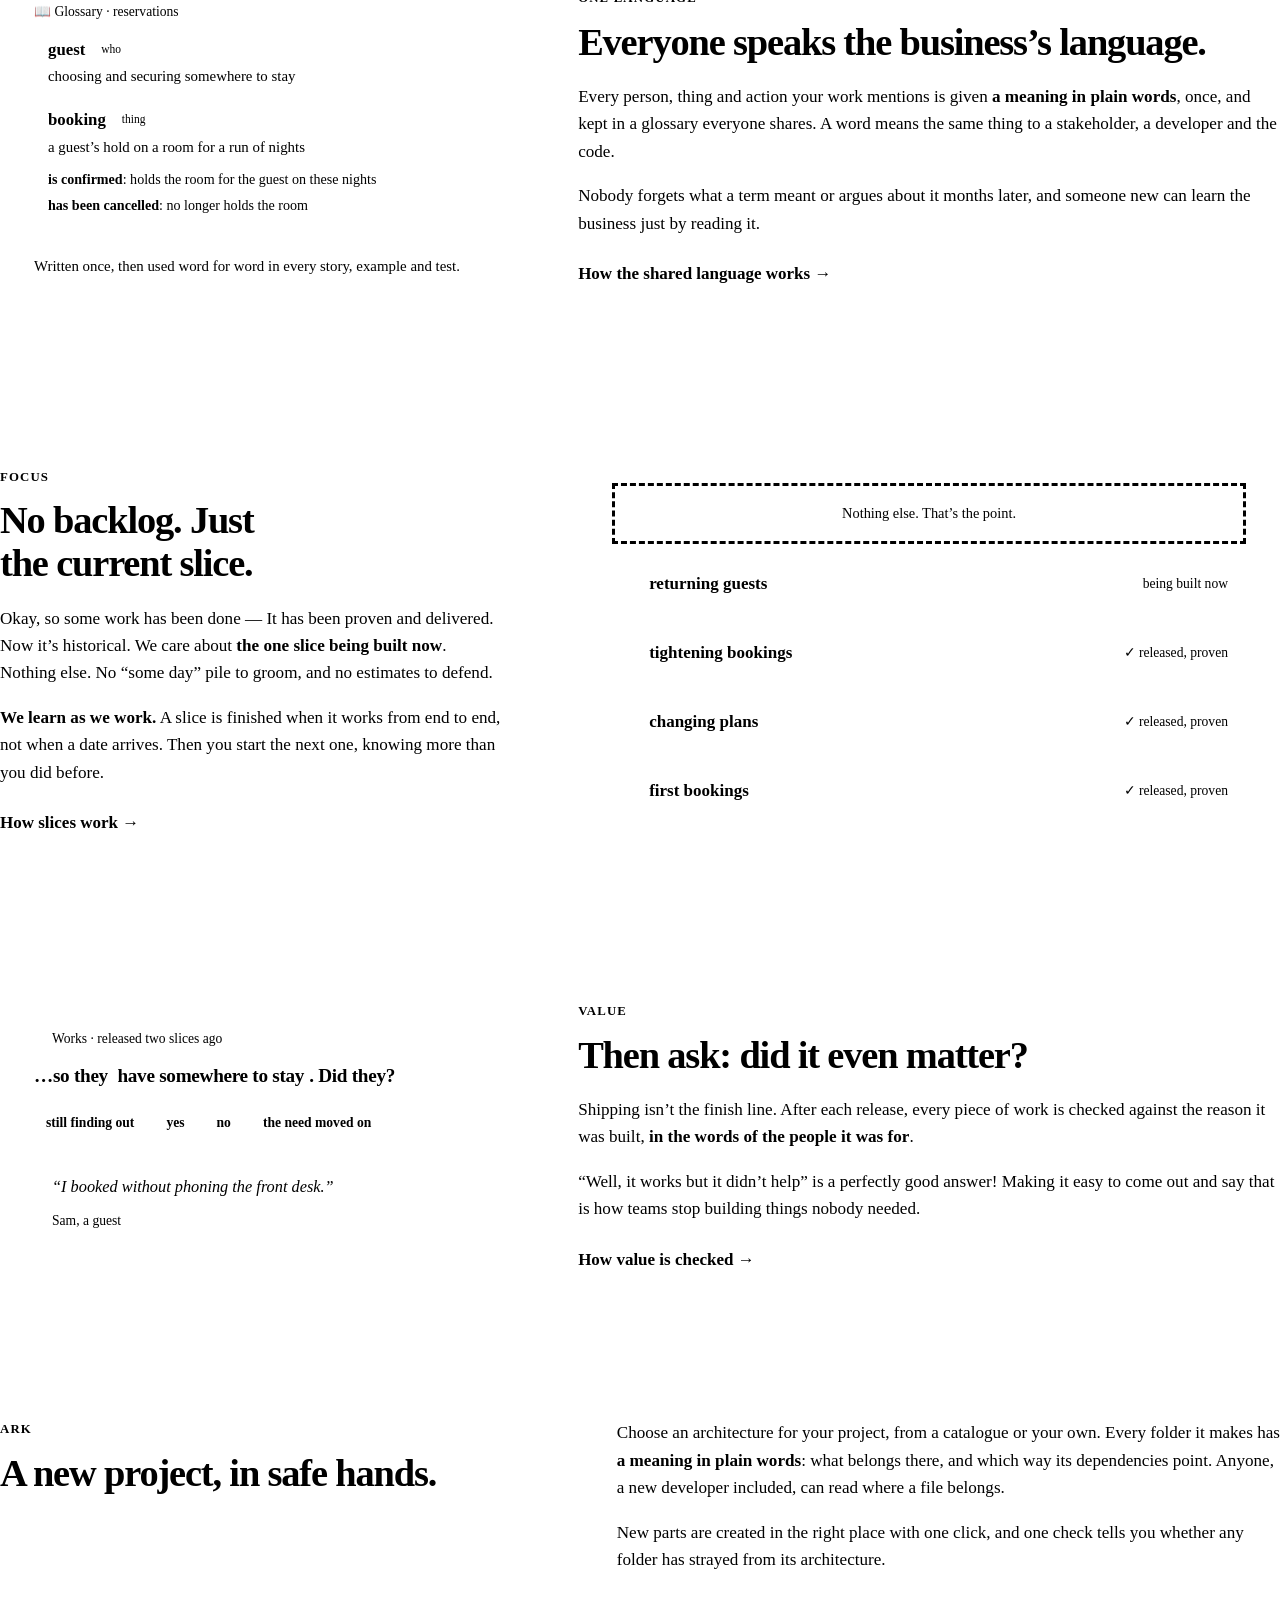
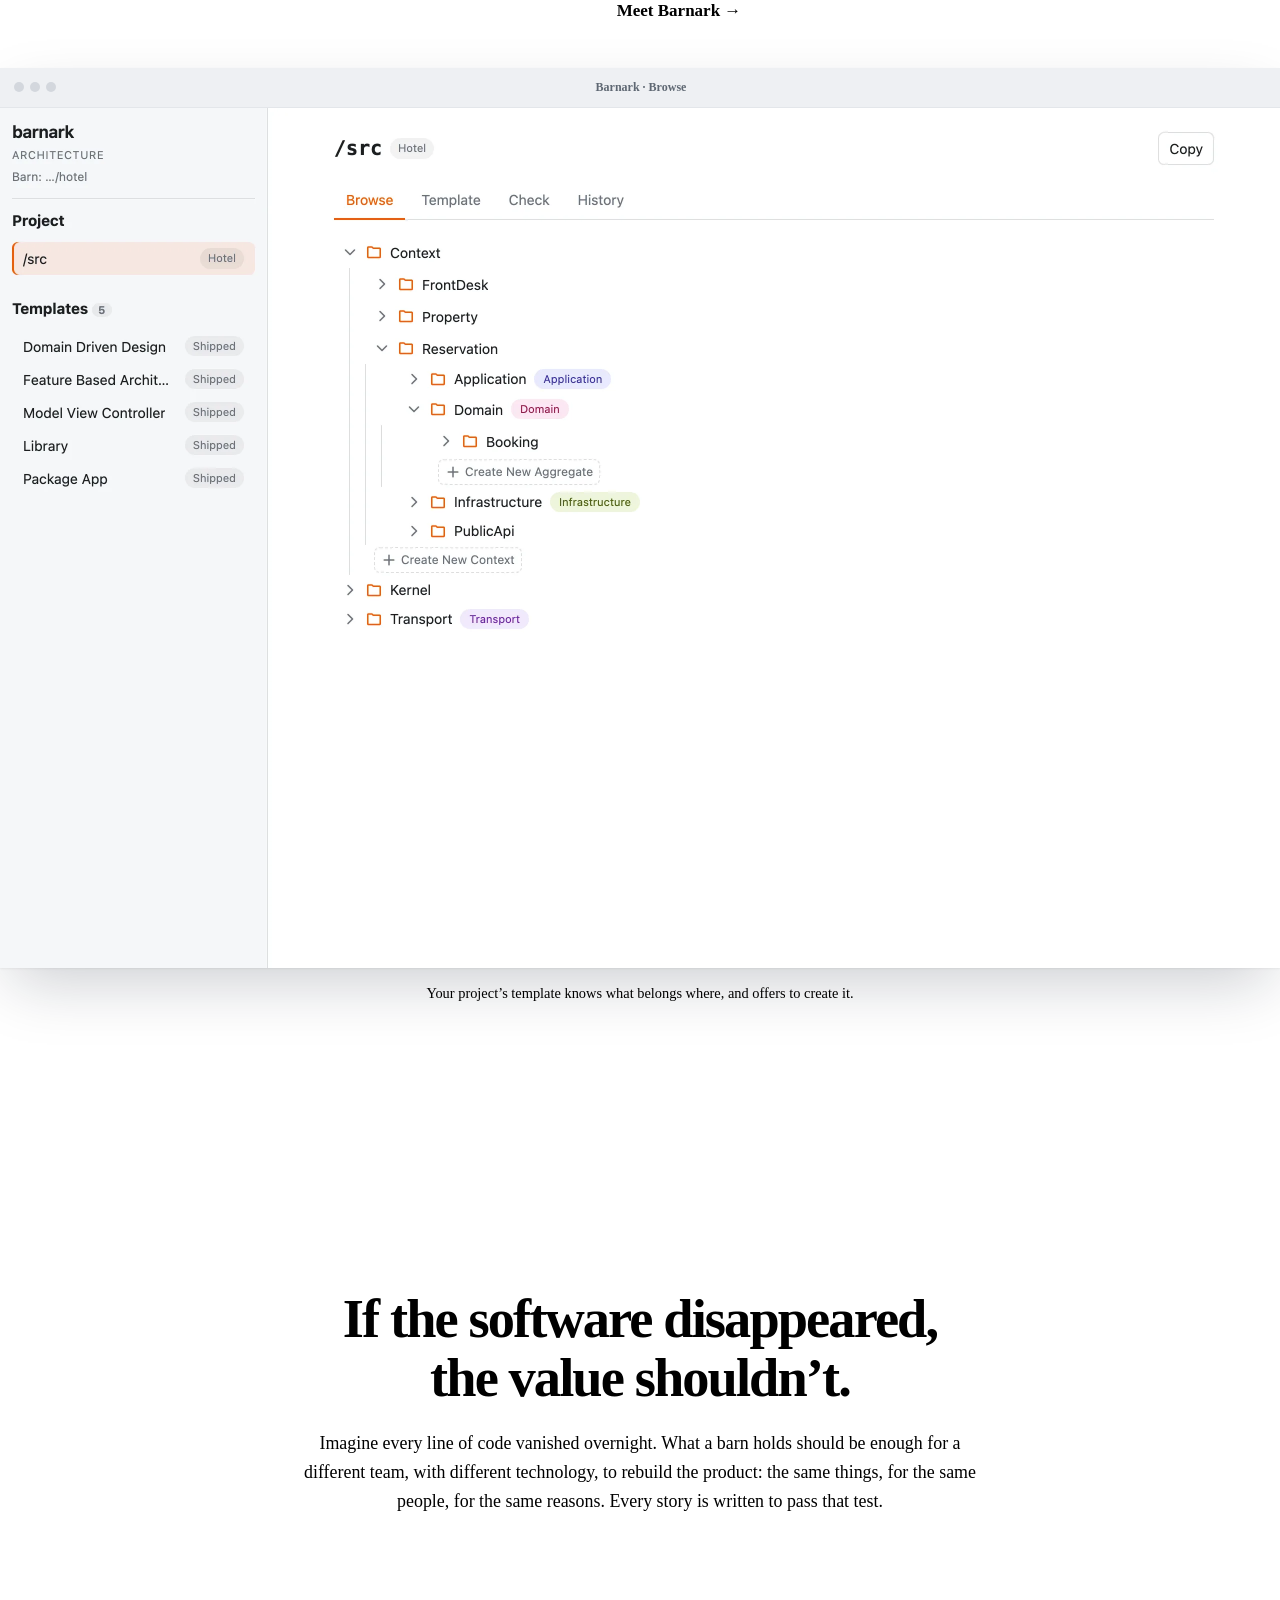
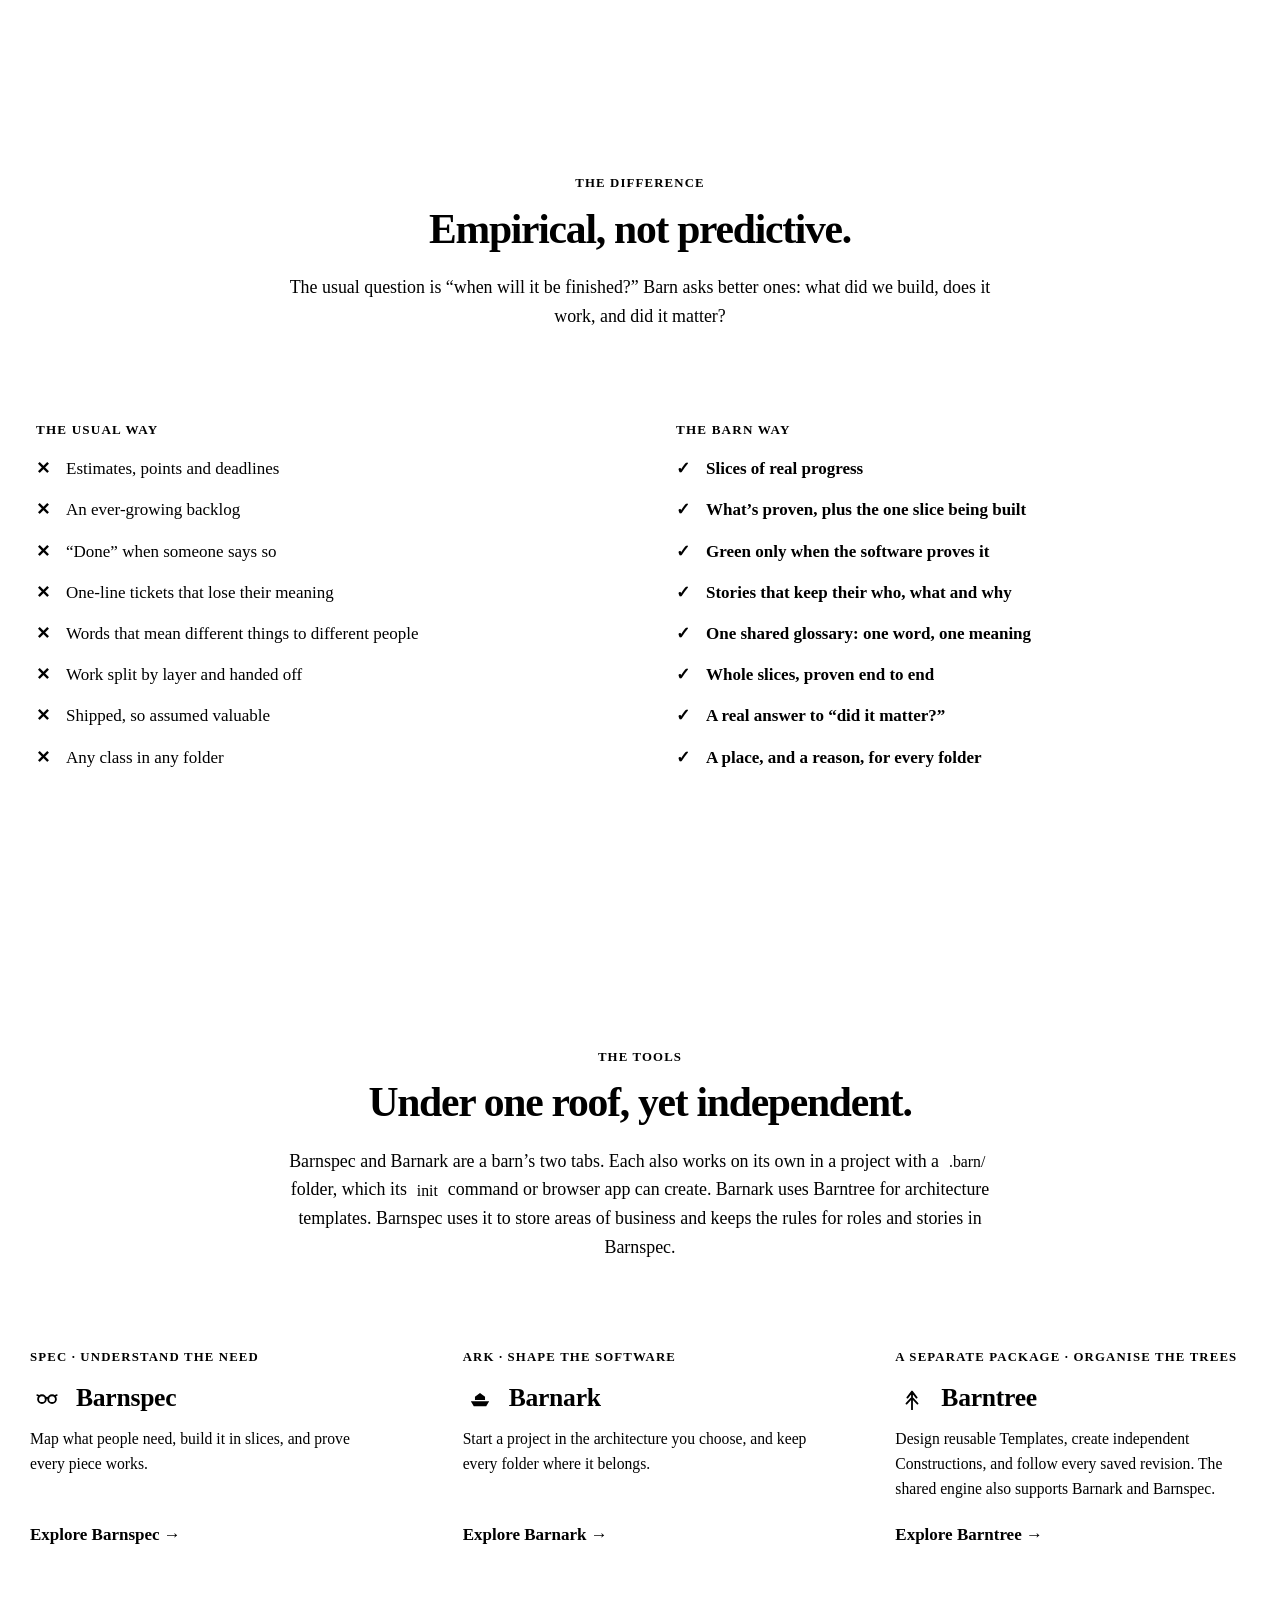
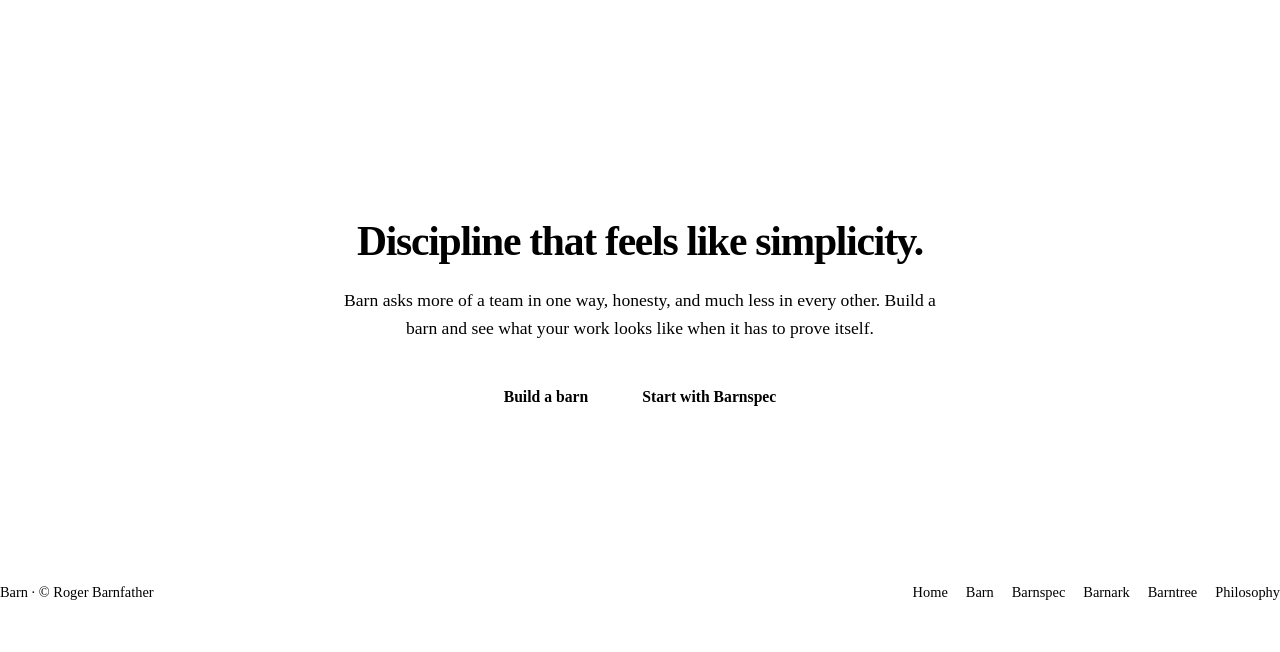
==== commit 777f3239: "Add a Confused language card to the pain points Co-Authored-By: Claude Sonnet 5.5 <noreply@anthropic" ====
--- a/index.html
+++ b/index.html
@@ -91,6 +91,7 @@
           <li><div><strong>Work cut into layers</strong>One person on the database, one on the screen, nobody holding the whole thing.</div></li>
           <li><div><strong>Code with no shape</strong>Classes of every sort in any folder, and nobody sure which way the dependencies should point.</div></li>
           <li><div><strong>An architecture nobody can see</strong>It lives in one person’s head, so a newcomer guesses where a file goes, and guesses wrong.</div></li>
+          <li><div><strong>Confused language</strong>No glossary, so one thing has three names and one name means three things. Every meeting starts with translating.</div></li>
         </ul>
         <p class="punchline">Don’t try to “cure” these problems. Use Barn to prevent them.</p>
       </div>
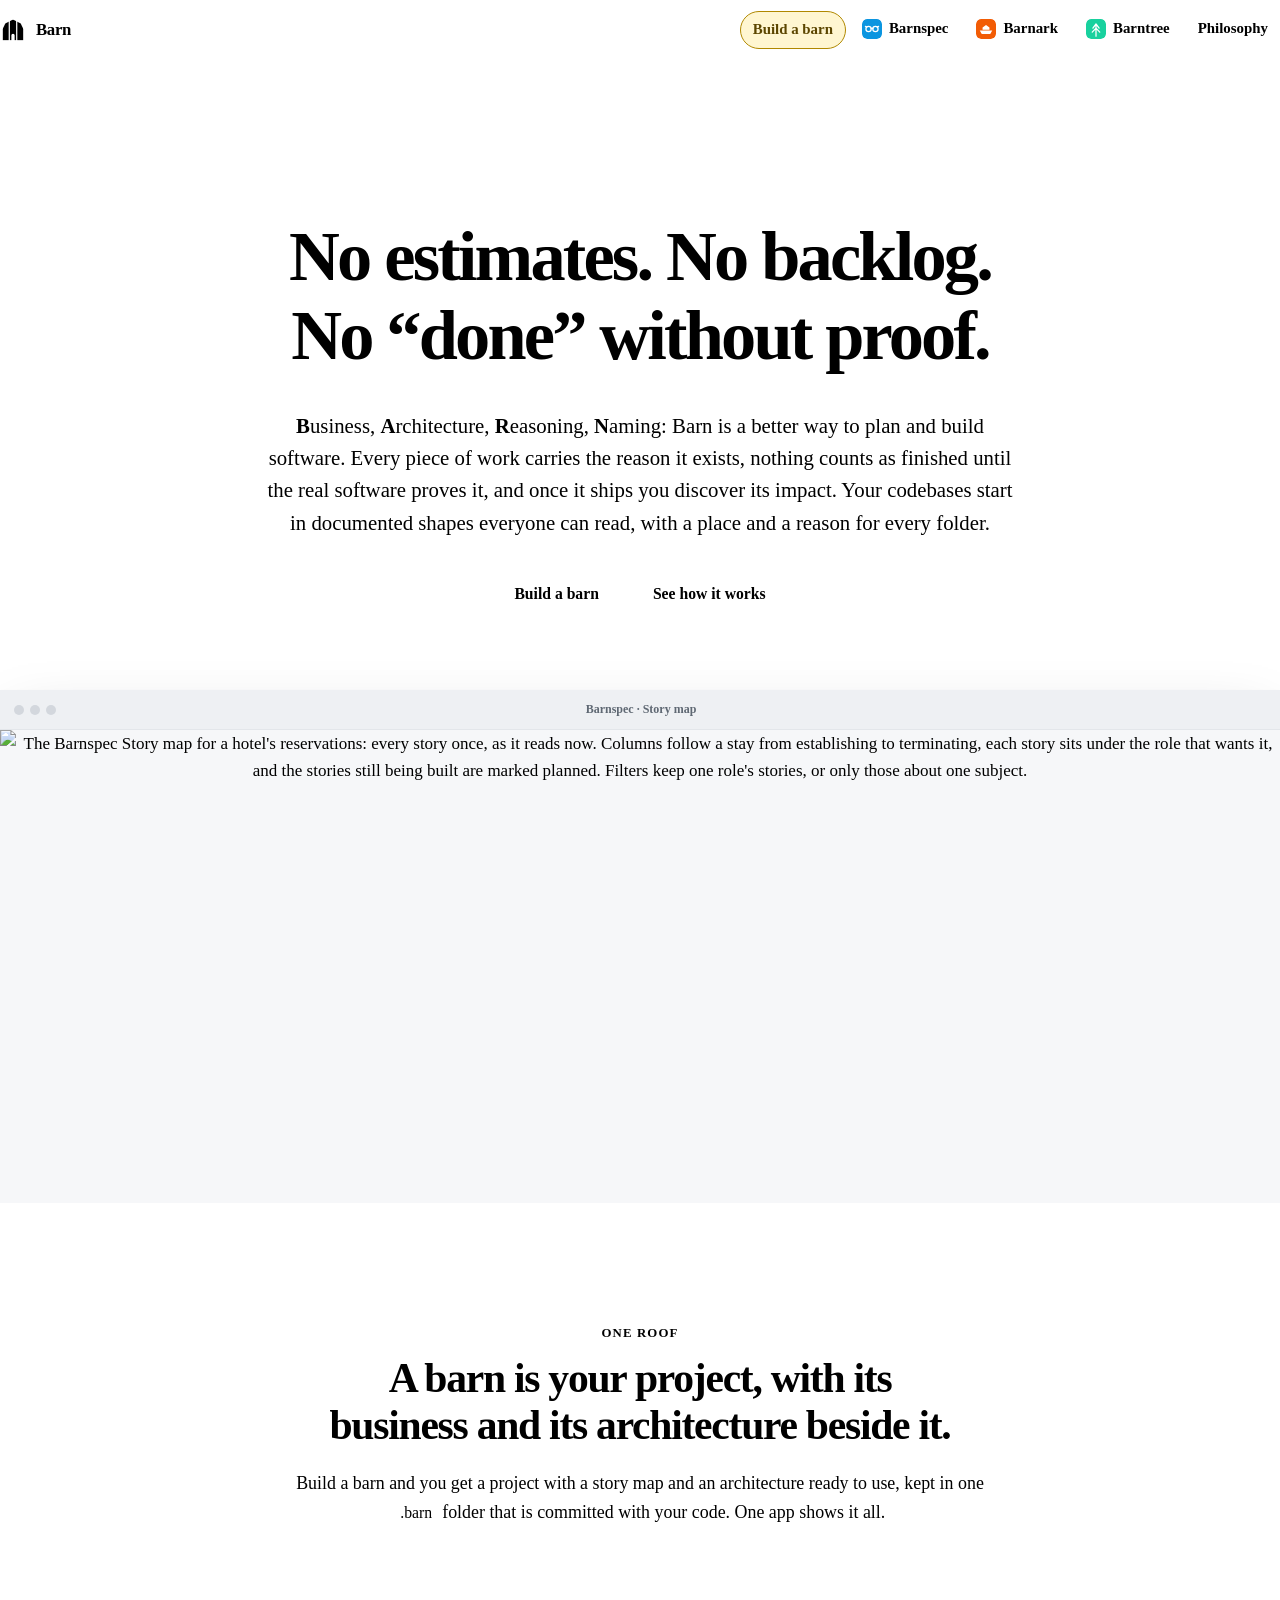
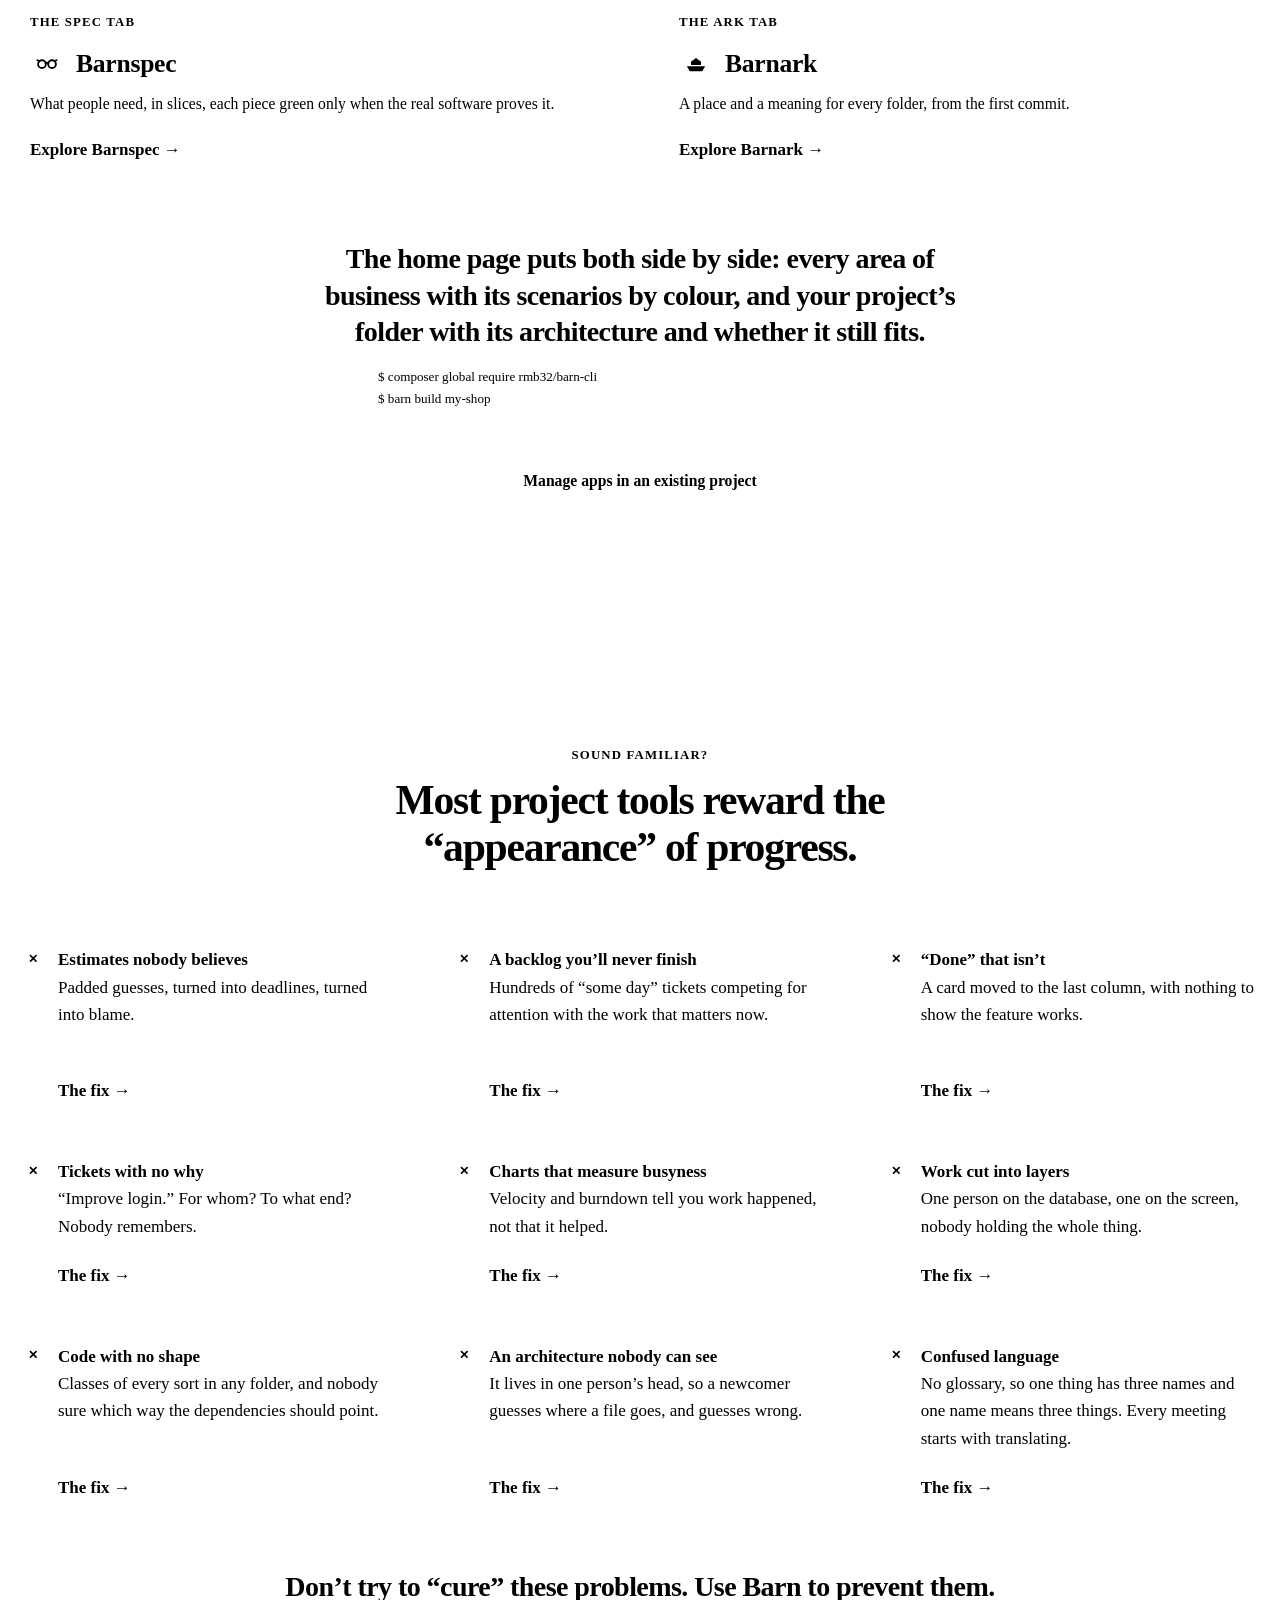
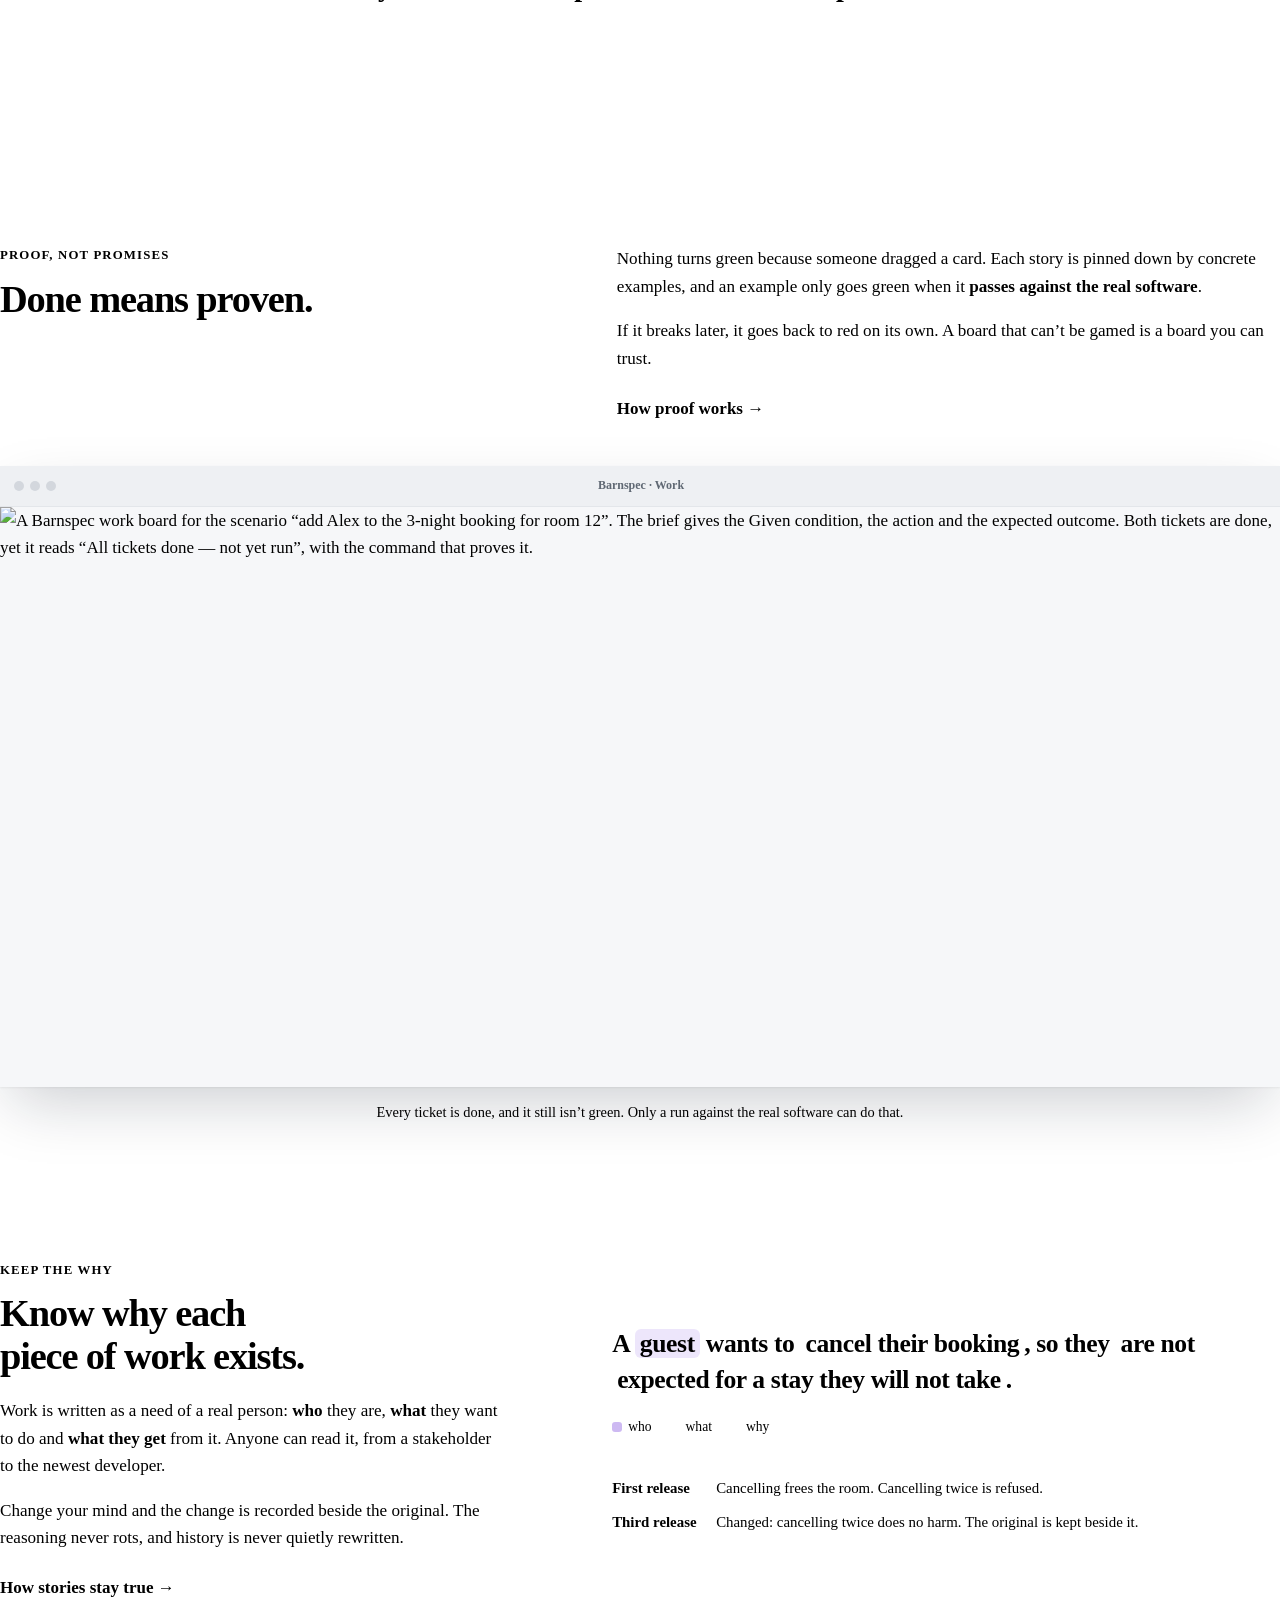
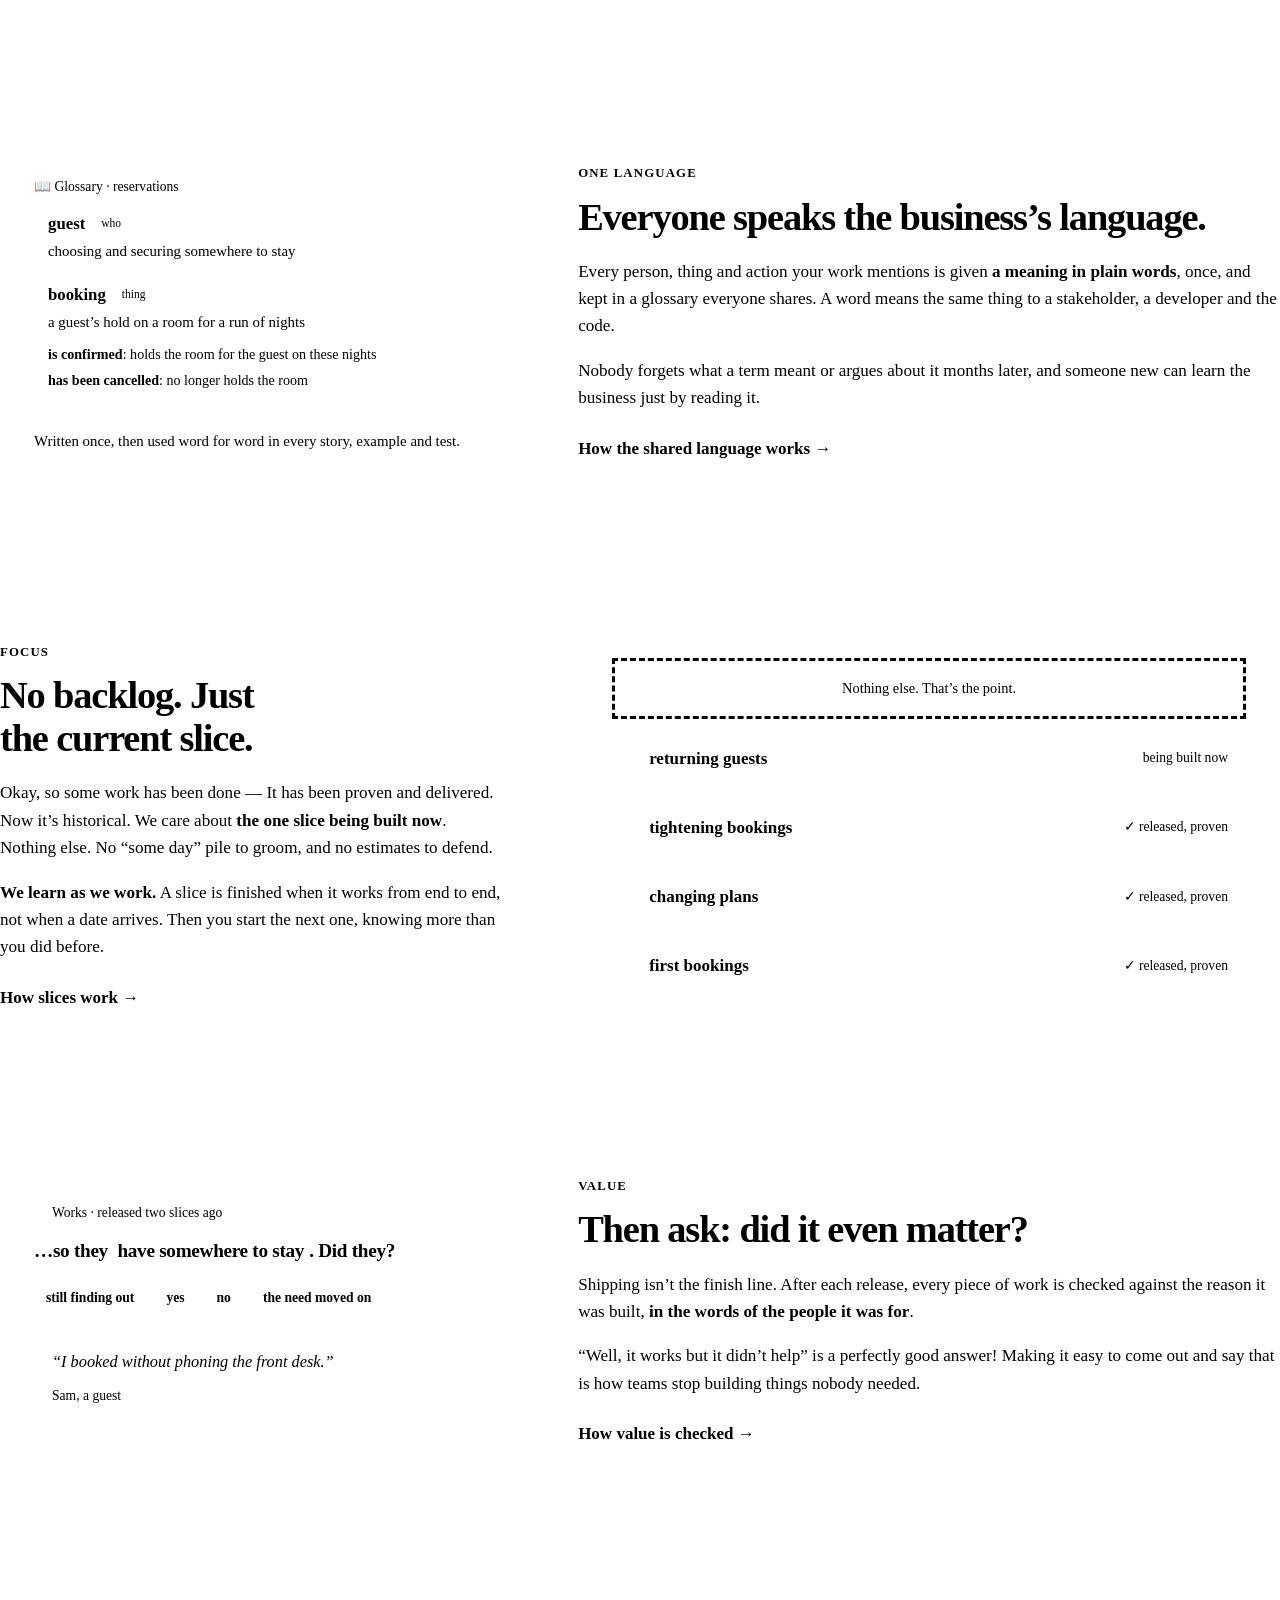
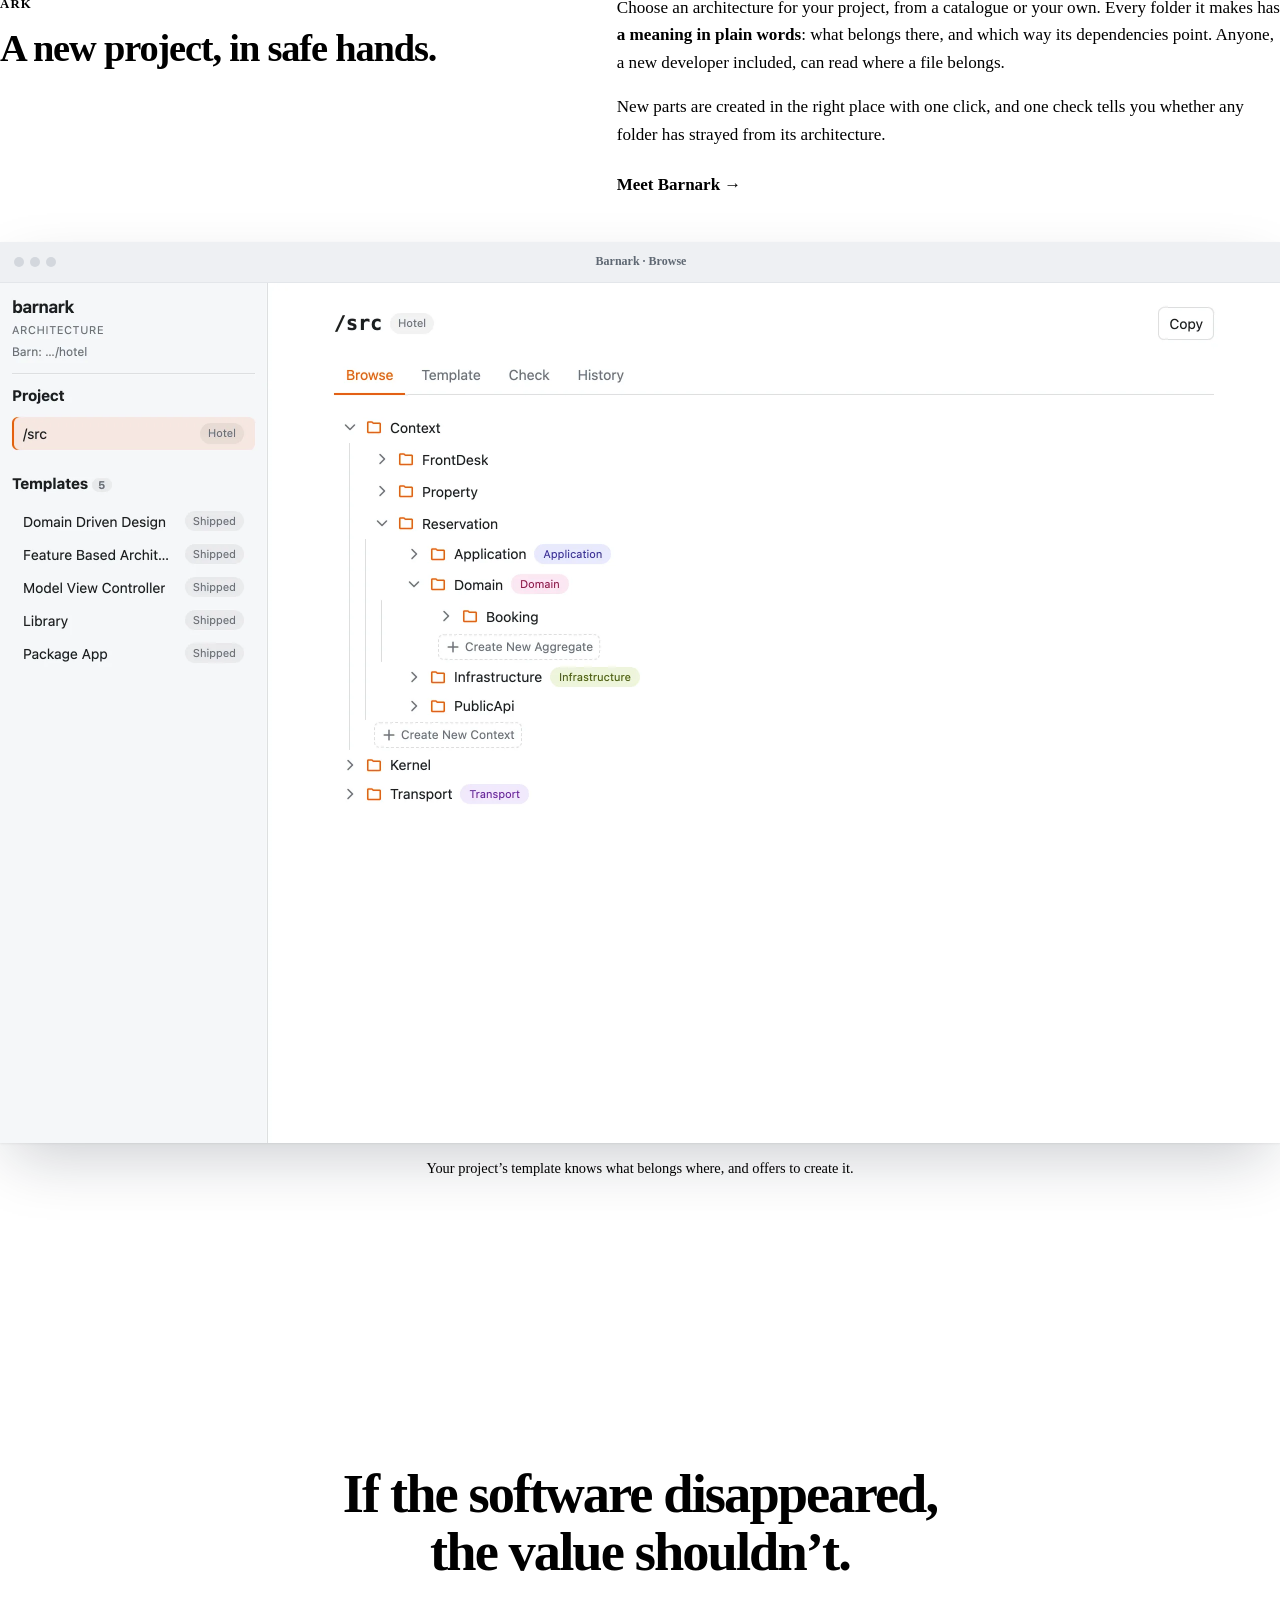
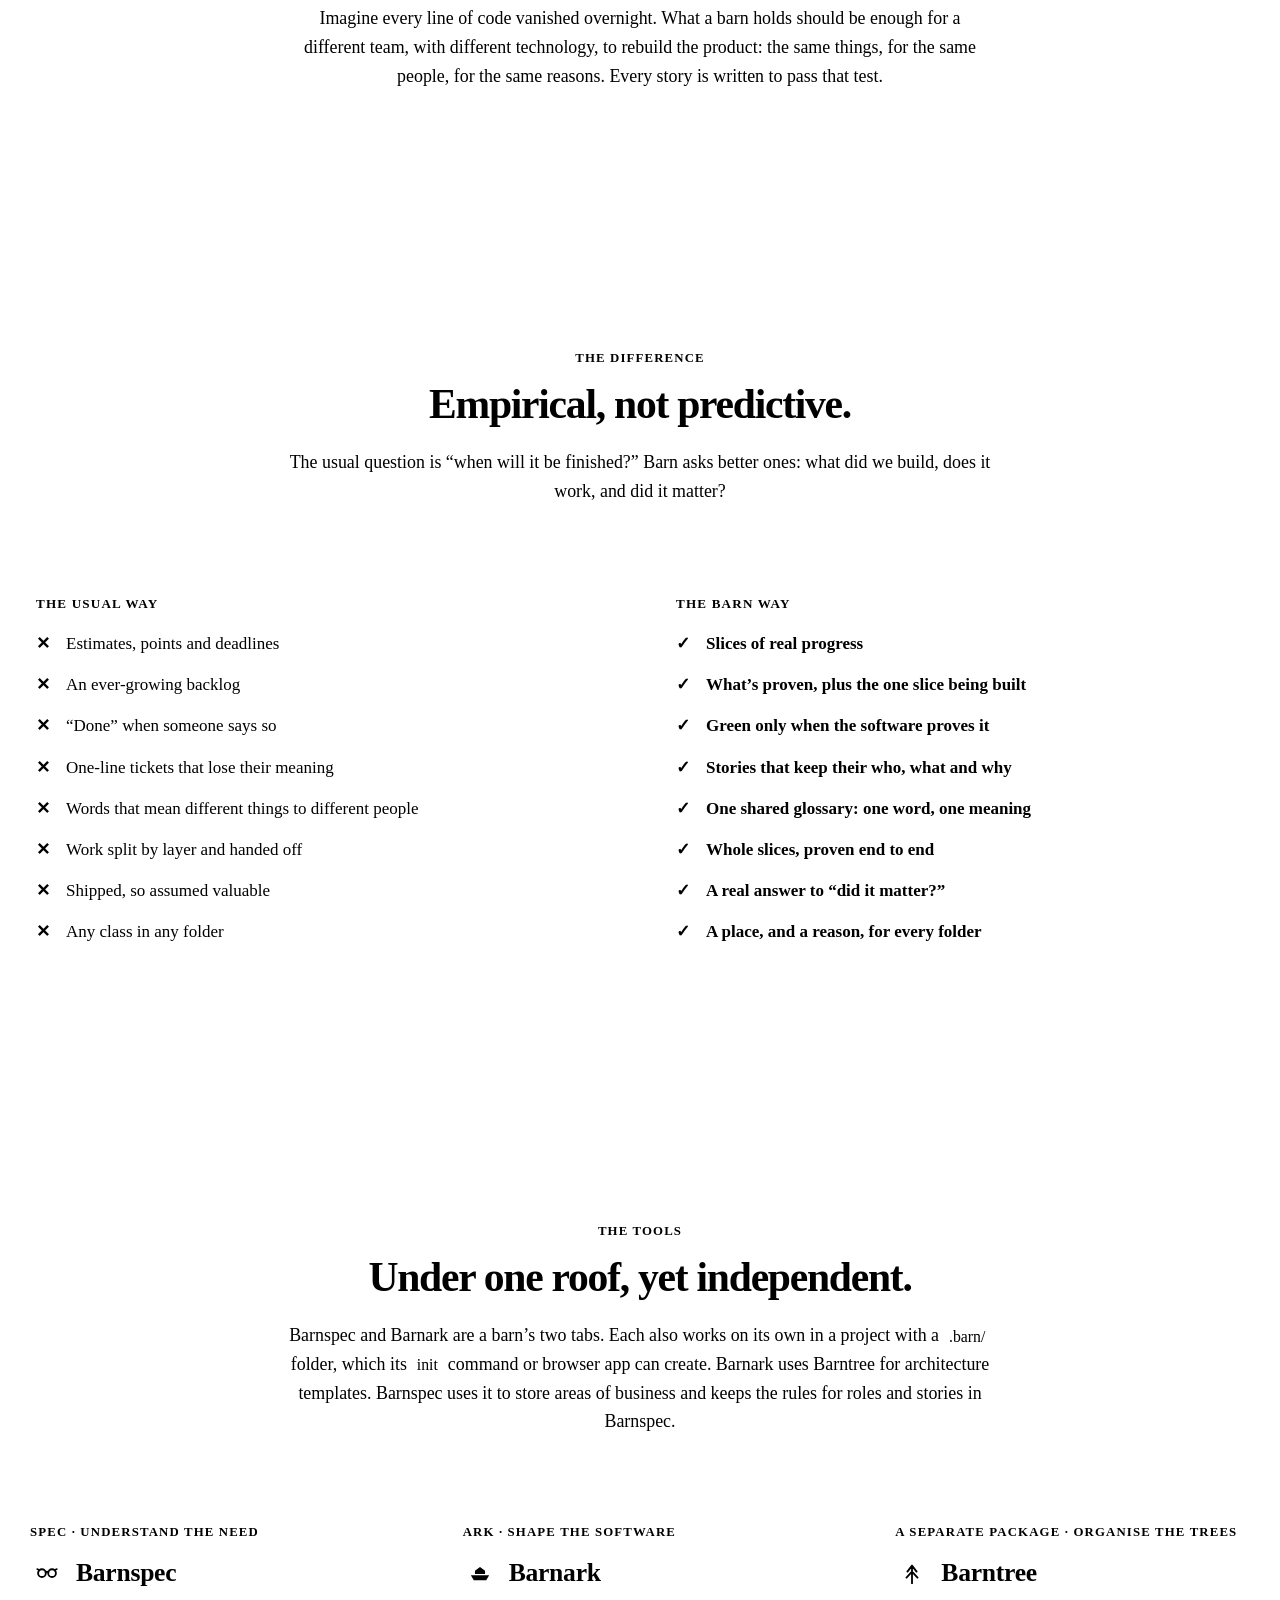
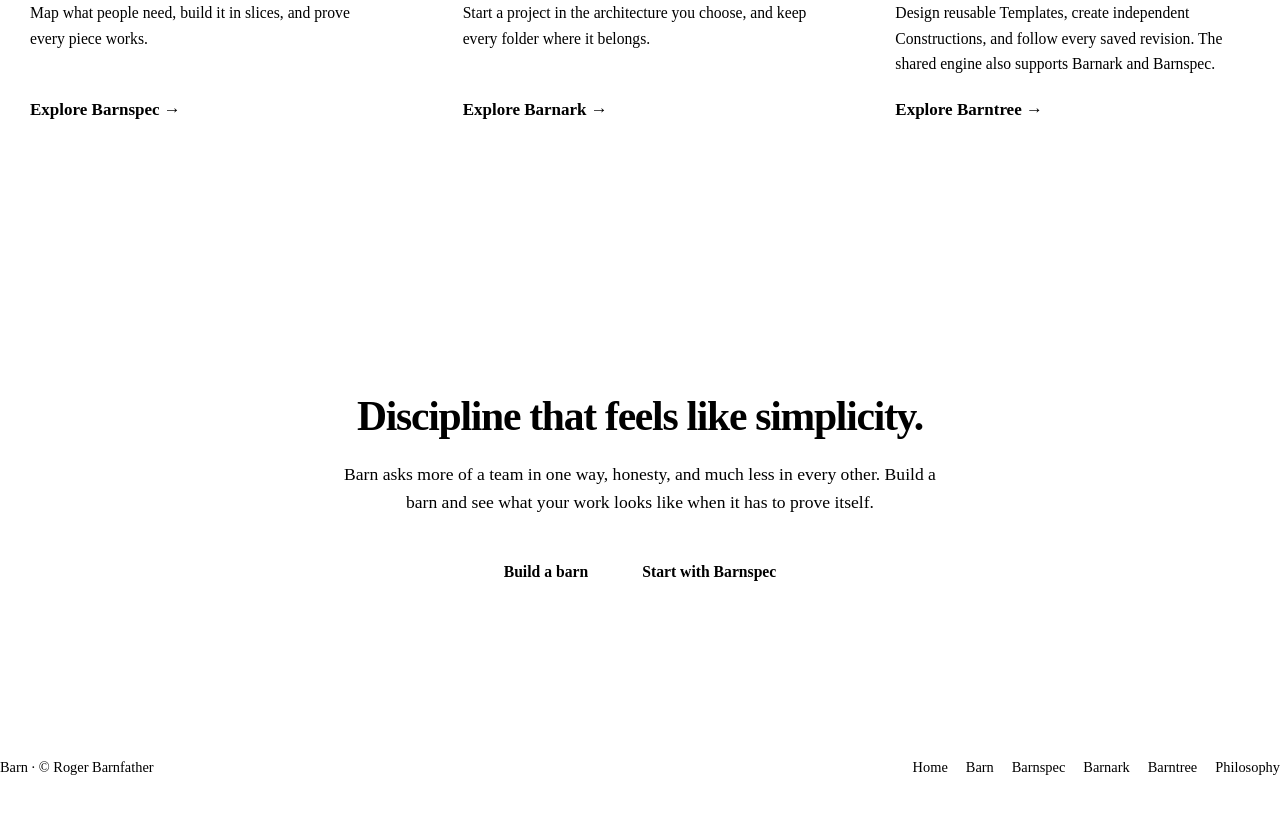
==== commit 0146775b: "Pain-point cards swap to a green Prevented answer on 'The fix' Co-Authored-By: Claude Sonnet 5.5 <no" ====
--- a/index.html
+++ b/index.html
@@ -83,15 +83,51 @@
           <h2>Most project tools reward the “appearance” of progress.</h2>
         </div>
         <ul class="pains">
-          <li><div><strong>Estimates nobody believes</strong>Padded guesses, turned into deadlines, turned into blame.</div></li>
-          <li><div><strong>A backlog you’ll never finish</strong>Hundreds of “some day” tickets competing for attention with the work that matters now.</div></li>
-          <li><div><strong>“Done” that isn’t</strong>A card moved to the last column, with nothing to show the feature works.</div></li>
-          <li><div><strong>Tickets with no why</strong>“Improve login.” For whom? To what end? Nobody remembers.</div></li>
-          <li><div><strong>Charts that measure busyness</strong>Velocity and burndown tell you work happened, not that it helped.</div></li>
-          <li><div><strong>Work cut into layers</strong>One person on the database, one on the screen, nobody holding the whole thing.</div></li>
-          <li><div><strong>Code with no shape</strong>Classes of every sort in any folder, and nobody sure which way the dependencies should point.</div></li>
-          <li><div><strong>An architecture nobody can see</strong>It lives in one person’s head, so a newcomer guesses where a file goes, and guesses wrong.</div></li>
-          <li><div><strong>Confused language</strong>No glossary, so one thing has three names and one name means three things. Every meeting starts with translating.</div></li>
+          <li>
+            <div class="pain-problem"><strong>Estimates nobody believes</strong>Padded guesses, turned into deadlines, turned into blame.</div>
+            <div class="pain-fix"><strong>Prevented</strong>Work goes ahead one small slice at a time, and each slice is judged by proof. Nothing rests on a guess about the whole.</div>
+            <button class="pain-toggle" type="button" aria-expanded="false" hidden>The fix</button>
+          </li>
+          <li>
+            <div class="pain-problem"><strong>A backlog you’ll never finish</strong>Hundreds of “some day” tickets competing for attention with the work that matters now.</div>
+            <div class="pain-fix"><strong>Prevented</strong>Barn has one active phase. Nothing is parked far ahead, and you replan after each release.</div>
+            <button class="pain-toggle" type="button" aria-expanded="false" hidden>The fix</button>
+          </li>
+          <li>
+            <div class="pain-problem"><strong>“Done” that isn’t</strong>A card moved to the last column, with nothing to show the feature works.</div>
+            <div class="pain-fix"><strong>Prevented</strong>An example goes green only when it passes against the real software, and it goes red again if it breaks.</div>
+            <button class="pain-toggle" type="button" aria-expanded="false" hidden>The fix</button>
+          </li>
+          <li>
+            <div class="pain-problem"><strong>Tickets with no why</strong>“Improve login.” For whom? To what end? Nobody remembers.</div>
+            <div class="pain-fix"><strong>Prevented</strong>Every piece of work carries the reason it exists, so nobody has to remember it.</div>
+            <button class="pain-toggle" type="button" aria-expanded="false" hidden>The fix</button>
+          </li>
+          <li>
+            <div class="pain-problem"><strong>Charts that measure busyness</strong>Velocity and burndown tell you work happened, not that it helped.</div>
+            <div class="pain-fix"><strong>Prevented</strong>Progress means examples passing, and once it ships you discover its impact.</div>
+            <button class="pain-toggle" type="button" aria-expanded="false" hidden>The fix</button>
+          </li>
+          <li>
+            <div class="pain-problem"><strong>Work cut into layers</strong>One person on the database, one on the screen, nobody holding the whole thing.</div>
+            <div class="pain-fix"><strong>Prevented</strong>Stories are slices of what a person can do, so each one is finished from end to end.</div>
+            <button class="pain-toggle" type="button" aria-expanded="false" hidden>The fix</button>
+          </li>
+          <li>
+            <div class="pain-problem"><strong>Code with no shape</strong>Classes of every sort in any folder, and nobody sure which way the dependencies should point.</div>
+            <div class="pain-fix"><strong>Prevented</strong>Pick an architecture template and your codebase starts in a documented shape.</div>
+            <button class="pain-toggle" type="button" aria-expanded="false" hidden>The fix</button>
+          </li>
+          <li>
+            <div class="pain-problem"><strong>An architecture nobody can see</strong>It lives in one person’s head, so a newcomer guesses where a file goes, and guesses wrong.</div>
+            <div class="pain-fix"><strong>Prevented</strong>The template says what every folder is for, and a check reports what’s missing or unexpected.</div>
+            <button class="pain-toggle" type="button" aria-expanded="false" hidden>The fix</button>
+          </li>
+          <li>
+            <div class="pain-problem"><strong>Confused language</strong>No glossary, so one thing has three names and one name means three things. Every meeting starts with translating.</div>
+            <div class="pain-fix"><strong>Prevented</strong>A shared glossary and agreed names live with the work, so a word means one thing.</div>
+            <button class="pain-toggle" type="button" aria-expanded="false" hidden>The fix</button>
+          </li>
         </ul>
         <p class="punchline">Don’t try to “cure” these problems. Use Barn to prevent them.</p>
       </div>
@@ -328,5 +364,19 @@
       </nav>
     </div>
   </footer>
+<script>
+  document.querySelectorAll('.pains').forEach(function (list) {
+    list.classList.add('interactive');
+    list.querySelectorAll('li').forEach(function (card) {
+      var button = card.querySelector('.pain-toggle');
+      button.hidden = false;
+      button.addEventListener('click', function () {
+        var open = card.toggleAttribute('data-open');
+        button.setAttribute('aria-expanded', open);
+        button.textContent = open ? 'The problem' : 'The fix';
+      });
+    });
+  });
+</script>
 </body>
 </html>
--- a/assets/site.css
+++ b/assets/site.css
@@ -75,6 +75,77 @@
     color: var(--text);
   }
 
+  & .pain-problem,
+  & .pain-fix,
+  & .pain-toggle {
+    grid-column: 2;
+  }
+
+  & .pain-fix strong {
+    color: var(--status-green);
+  }
+
+  & .pain-toggle {
+    justify-self: start;
+    margin-top: 10px;
+    padding: 0;
+    border: 0;
+    background: none;
+    color: var(--brand-text);
+    font: inherit;
+    font-weight: 650;
+    cursor: pointer;
+
+    &::after {
+      content: " →";
+    }
+
+    &:hover {
+      text-decoration: underline;
+    }
+  }
+
+  /* With scripting, both faces share one cell, so the card keeps the height
+   * of the taller one and the grid never jumps. Without it, both just show. */
+  &.interactive {
+    & li {
+      grid-template-rows: 1fr auto;
+    }
+
+    & .pain-problem,
+    & .pain-fix {
+      grid-row: 1;
+      transition: opacity 180ms, visibility 180ms;
+    }
+
+    & .pain-toggle {
+      grid-row: 2;
+    }
+
+    & .pain-fix {
+      opacity: 0;
+      visibility: hidden;
+    }
+
+    & li[data-open] {
+      & .pain-problem {
+        opacity: 0;
+        visibility: hidden;
+      }
+
+      & .pain-fix {
+        opacity: 1;
+        visibility: visible;
+      }
+
+      &::before {
+        content: "✓";
+        background: color-mix(in srgb, var(--status-green) 14%, transparent);
+        color: var(--status-green);
+      }
+    }
+  }
+
   @media (max-width: 900px) {
     grid-template-columns: minmax(0, 1fr);
   }
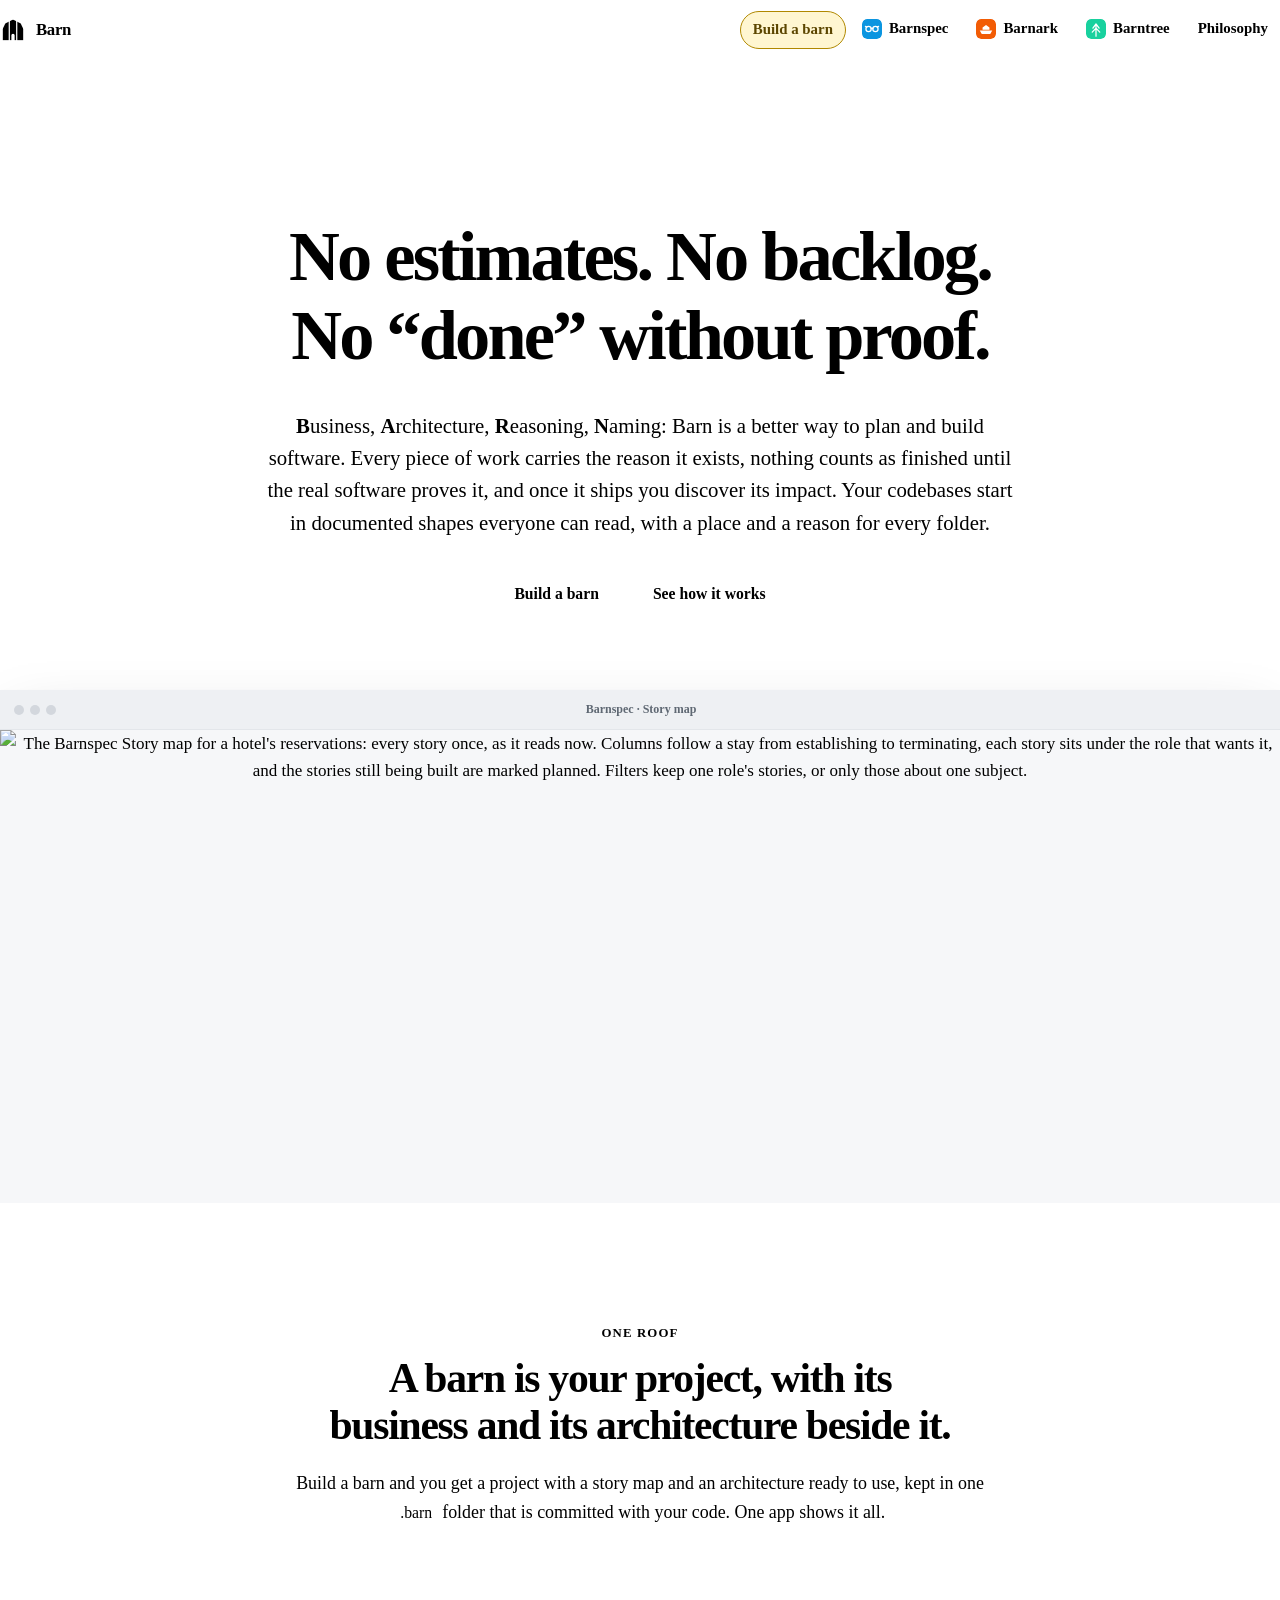
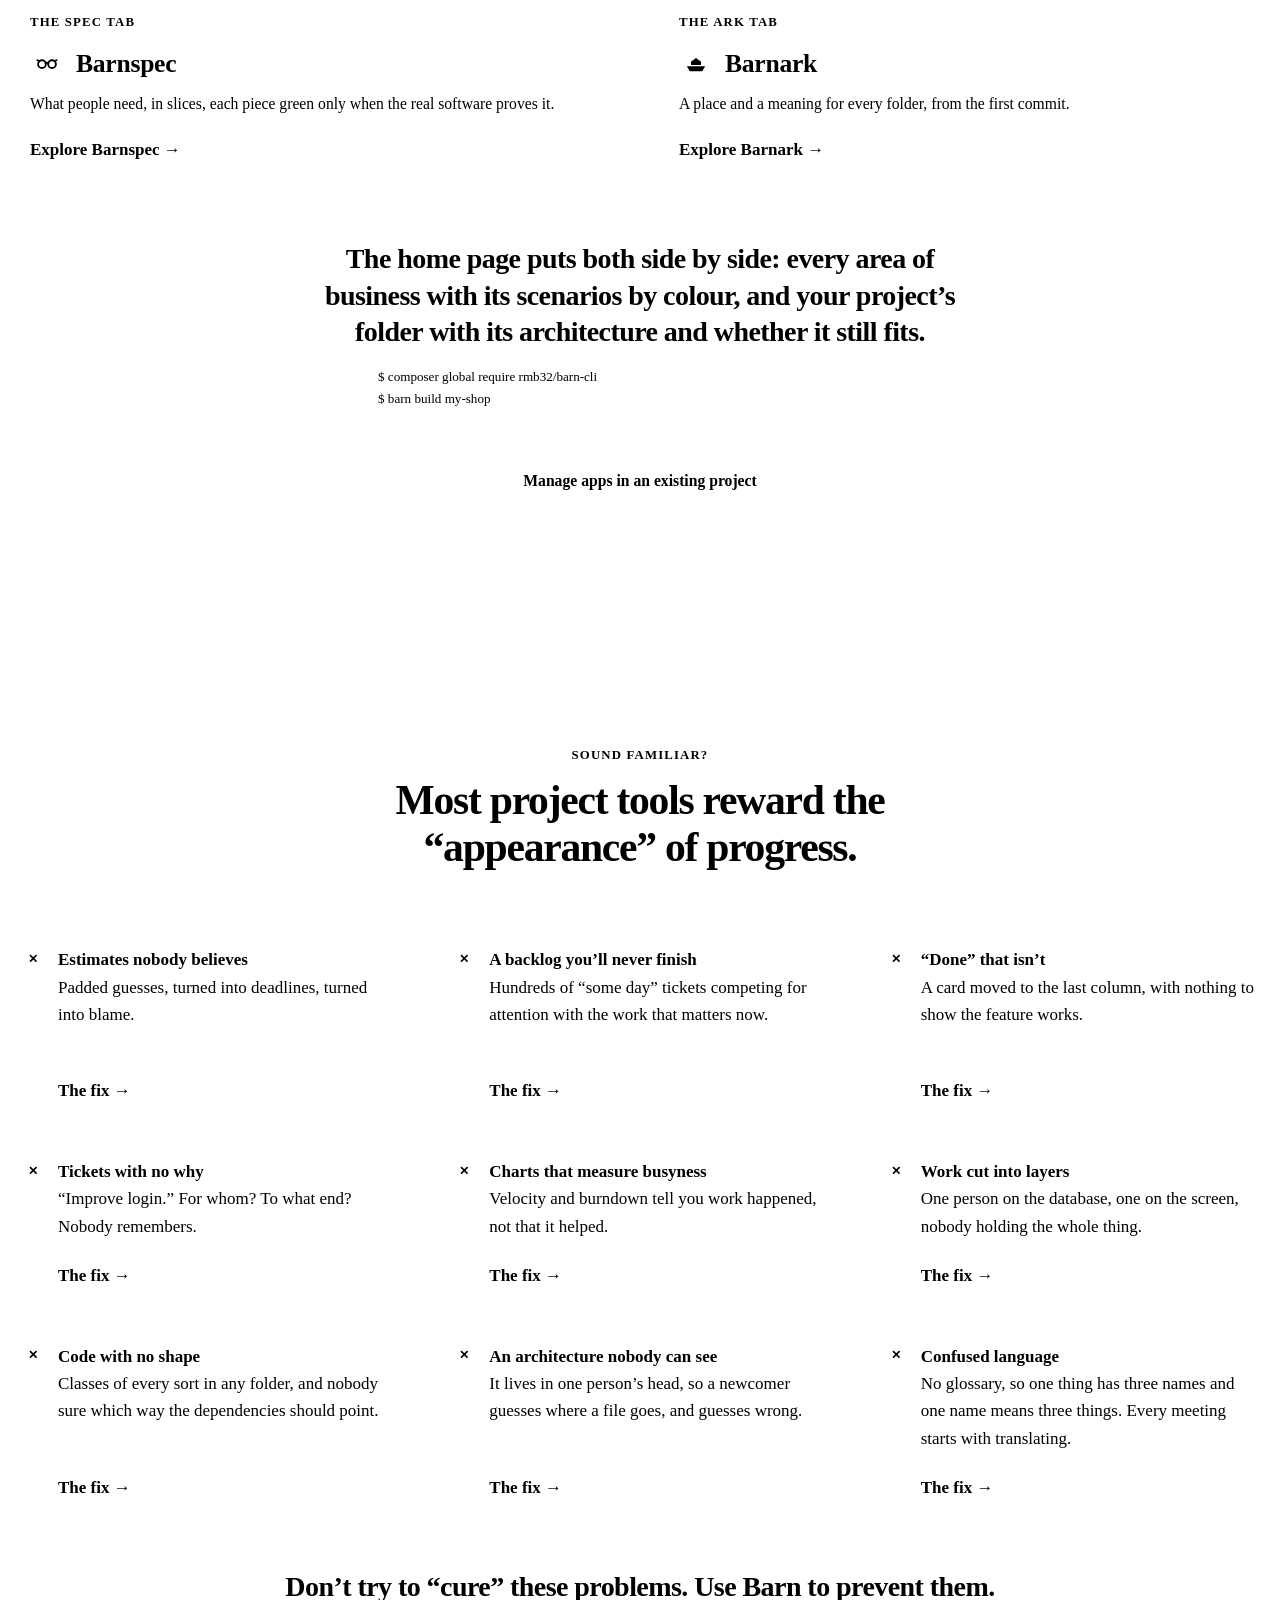
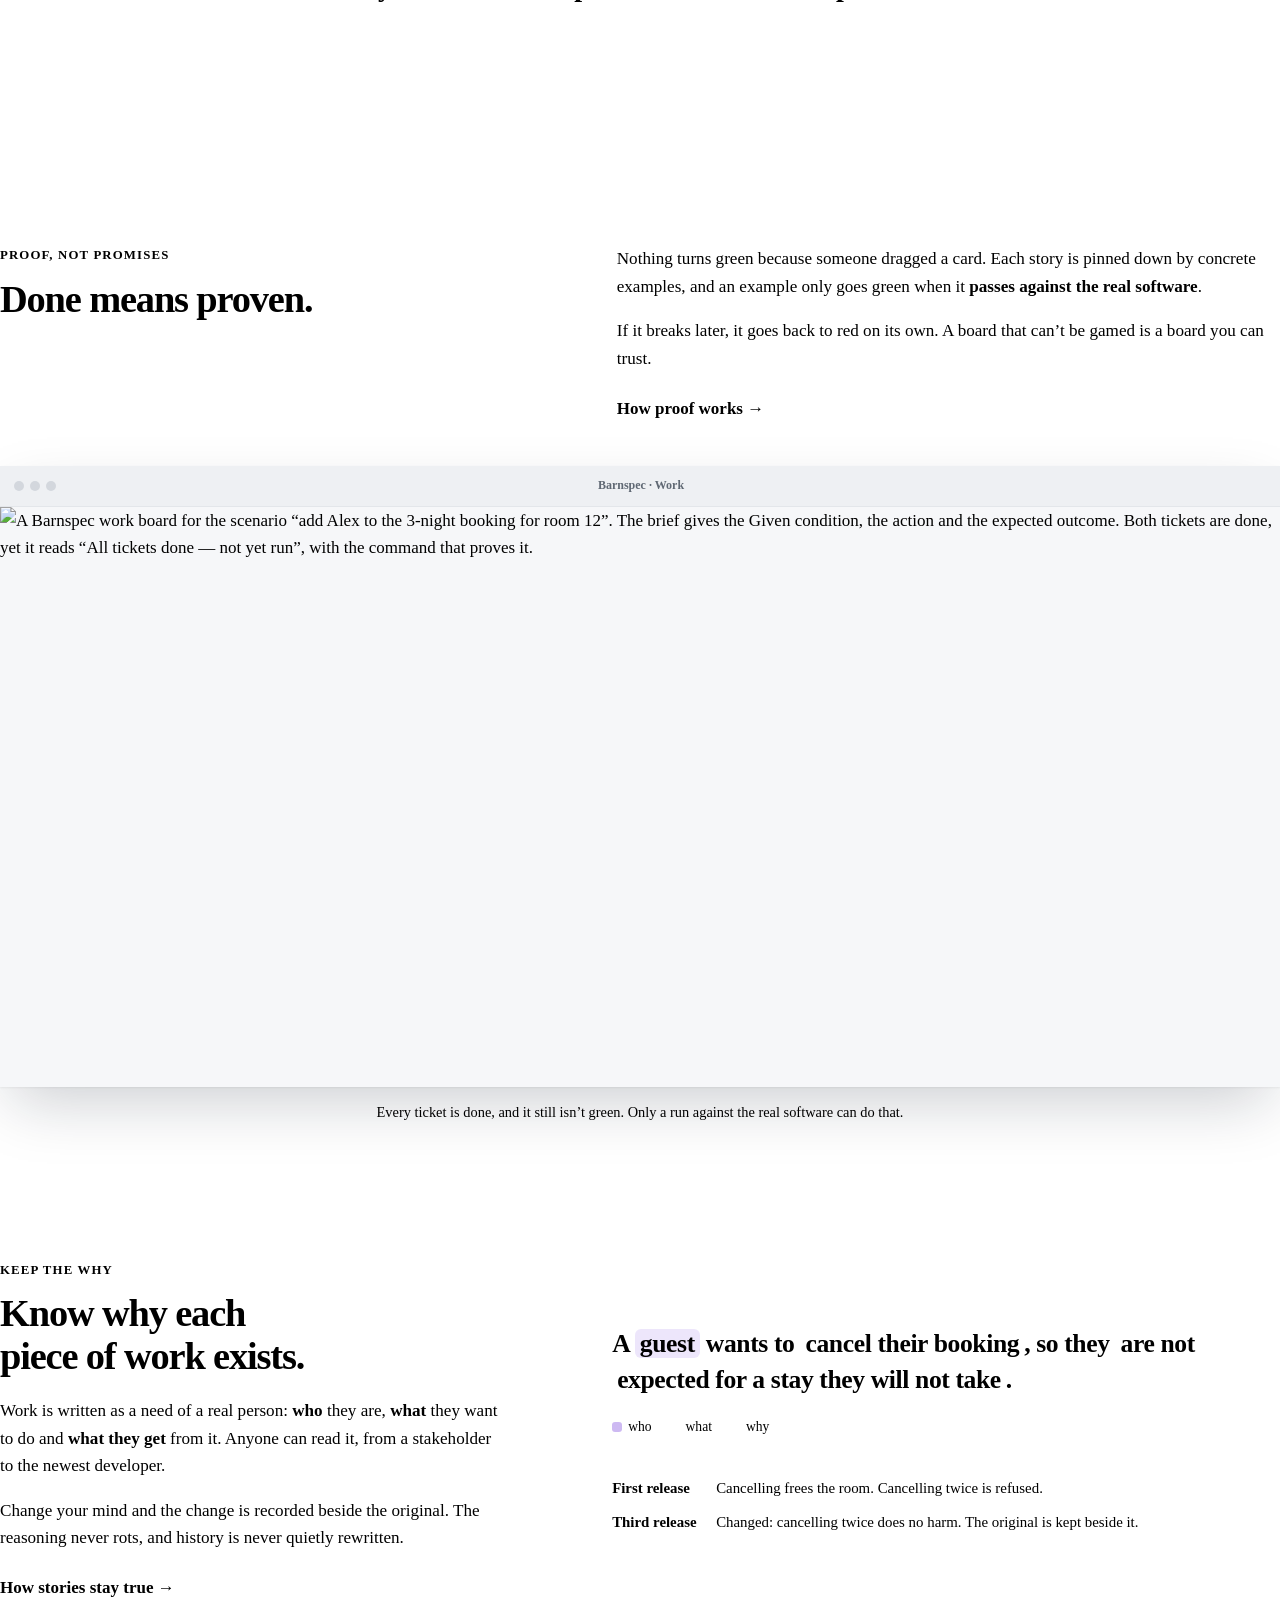
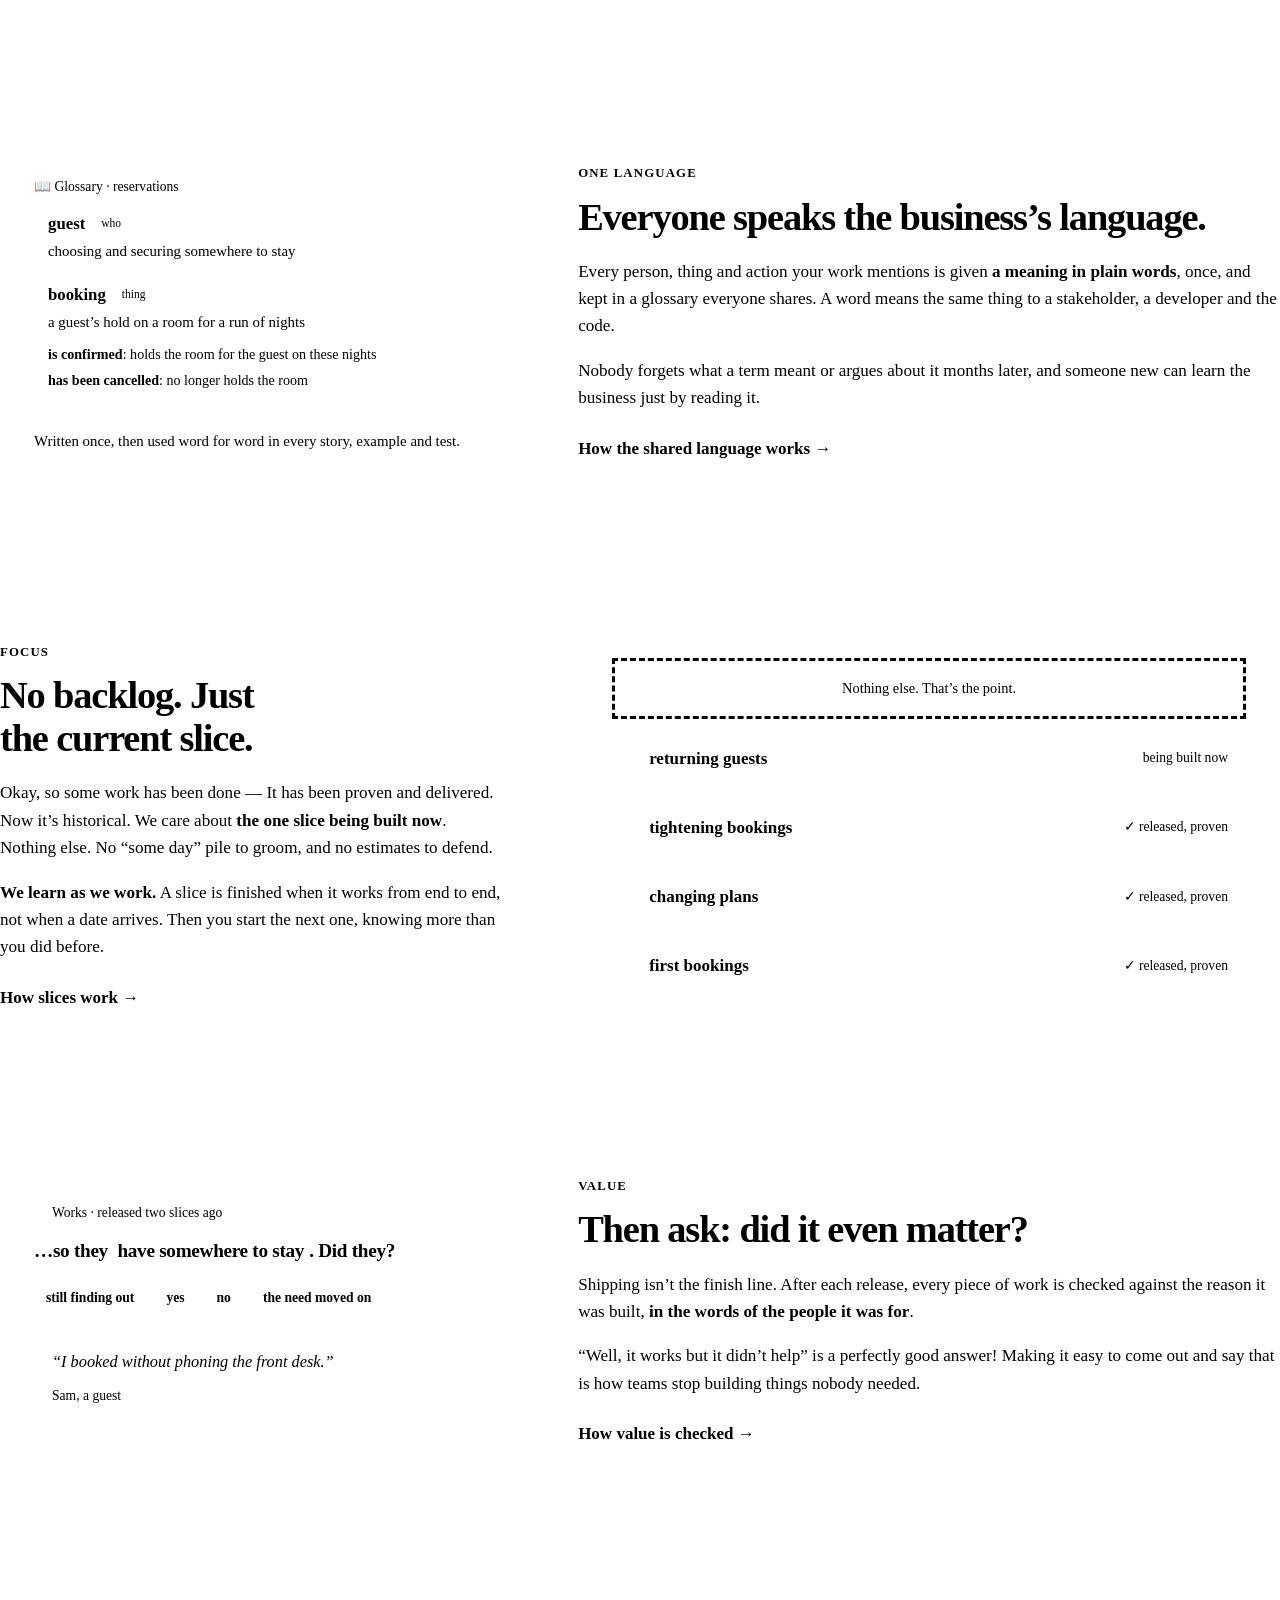
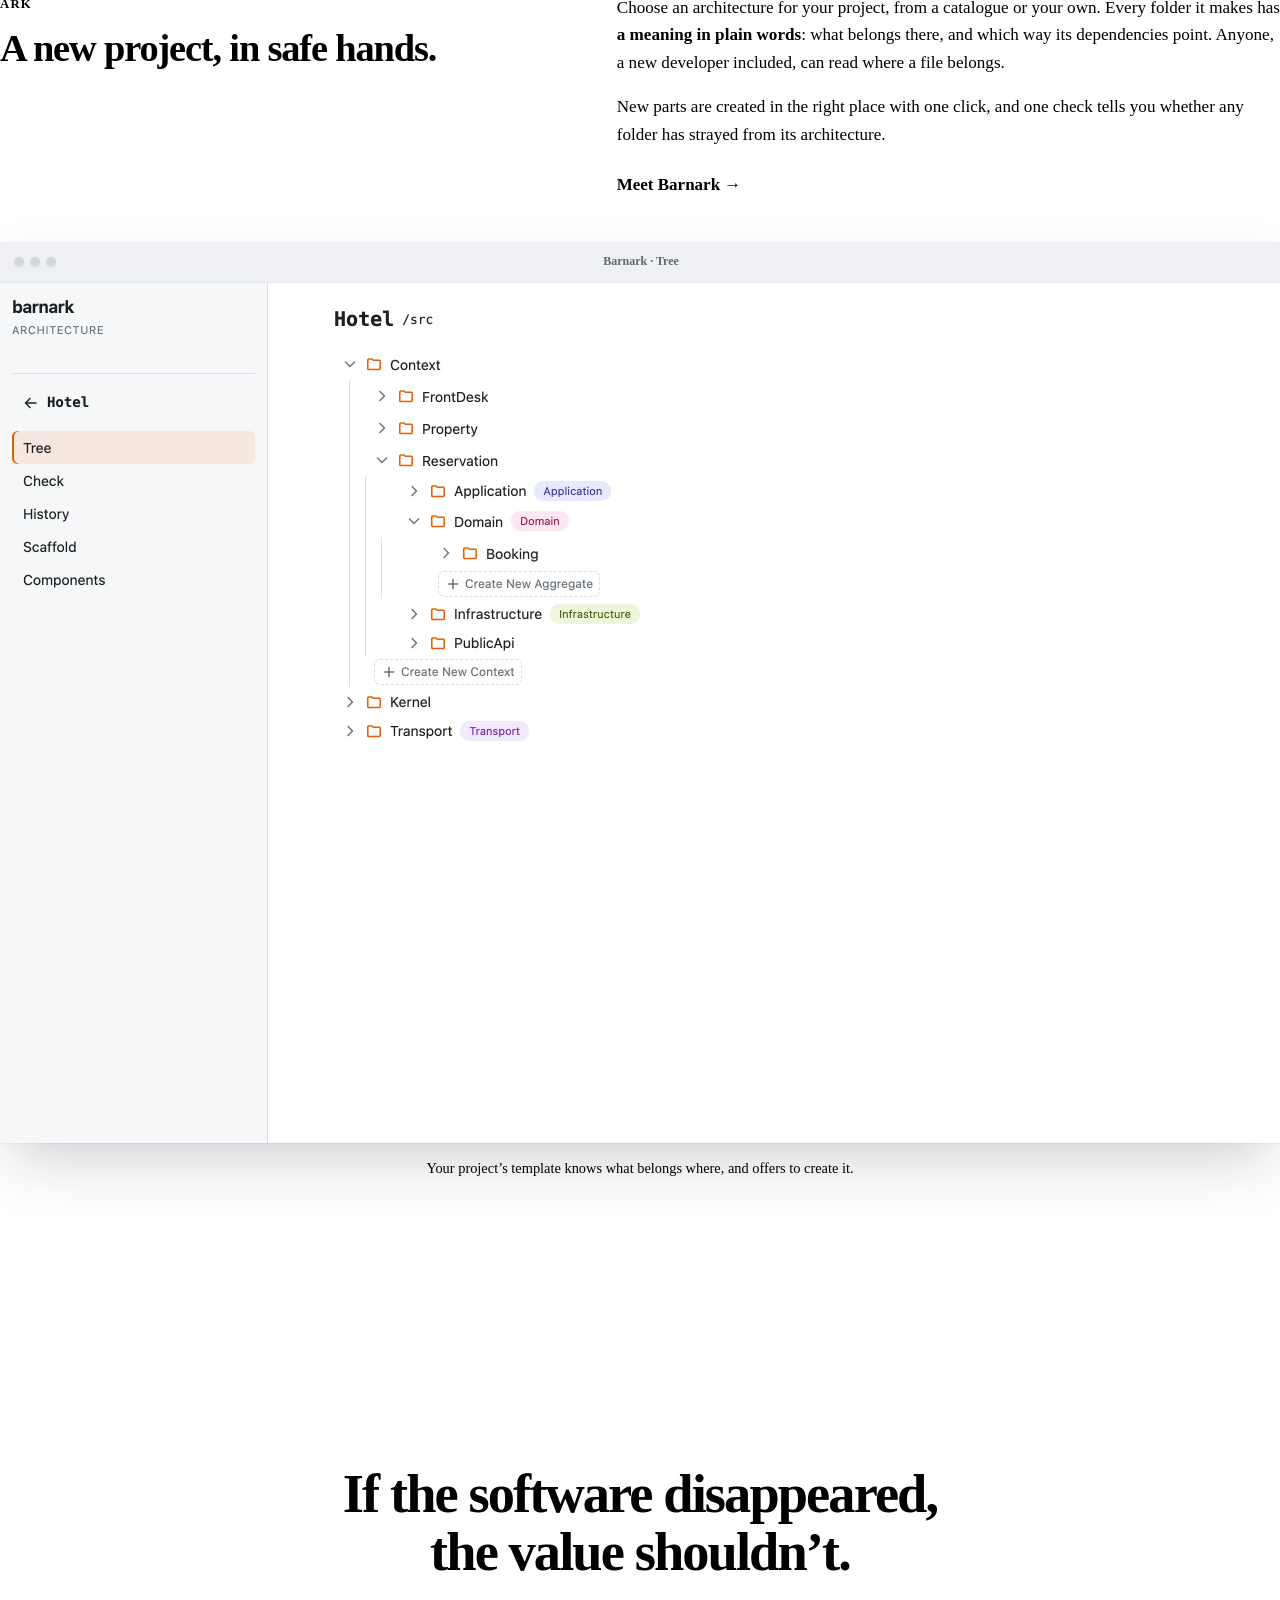
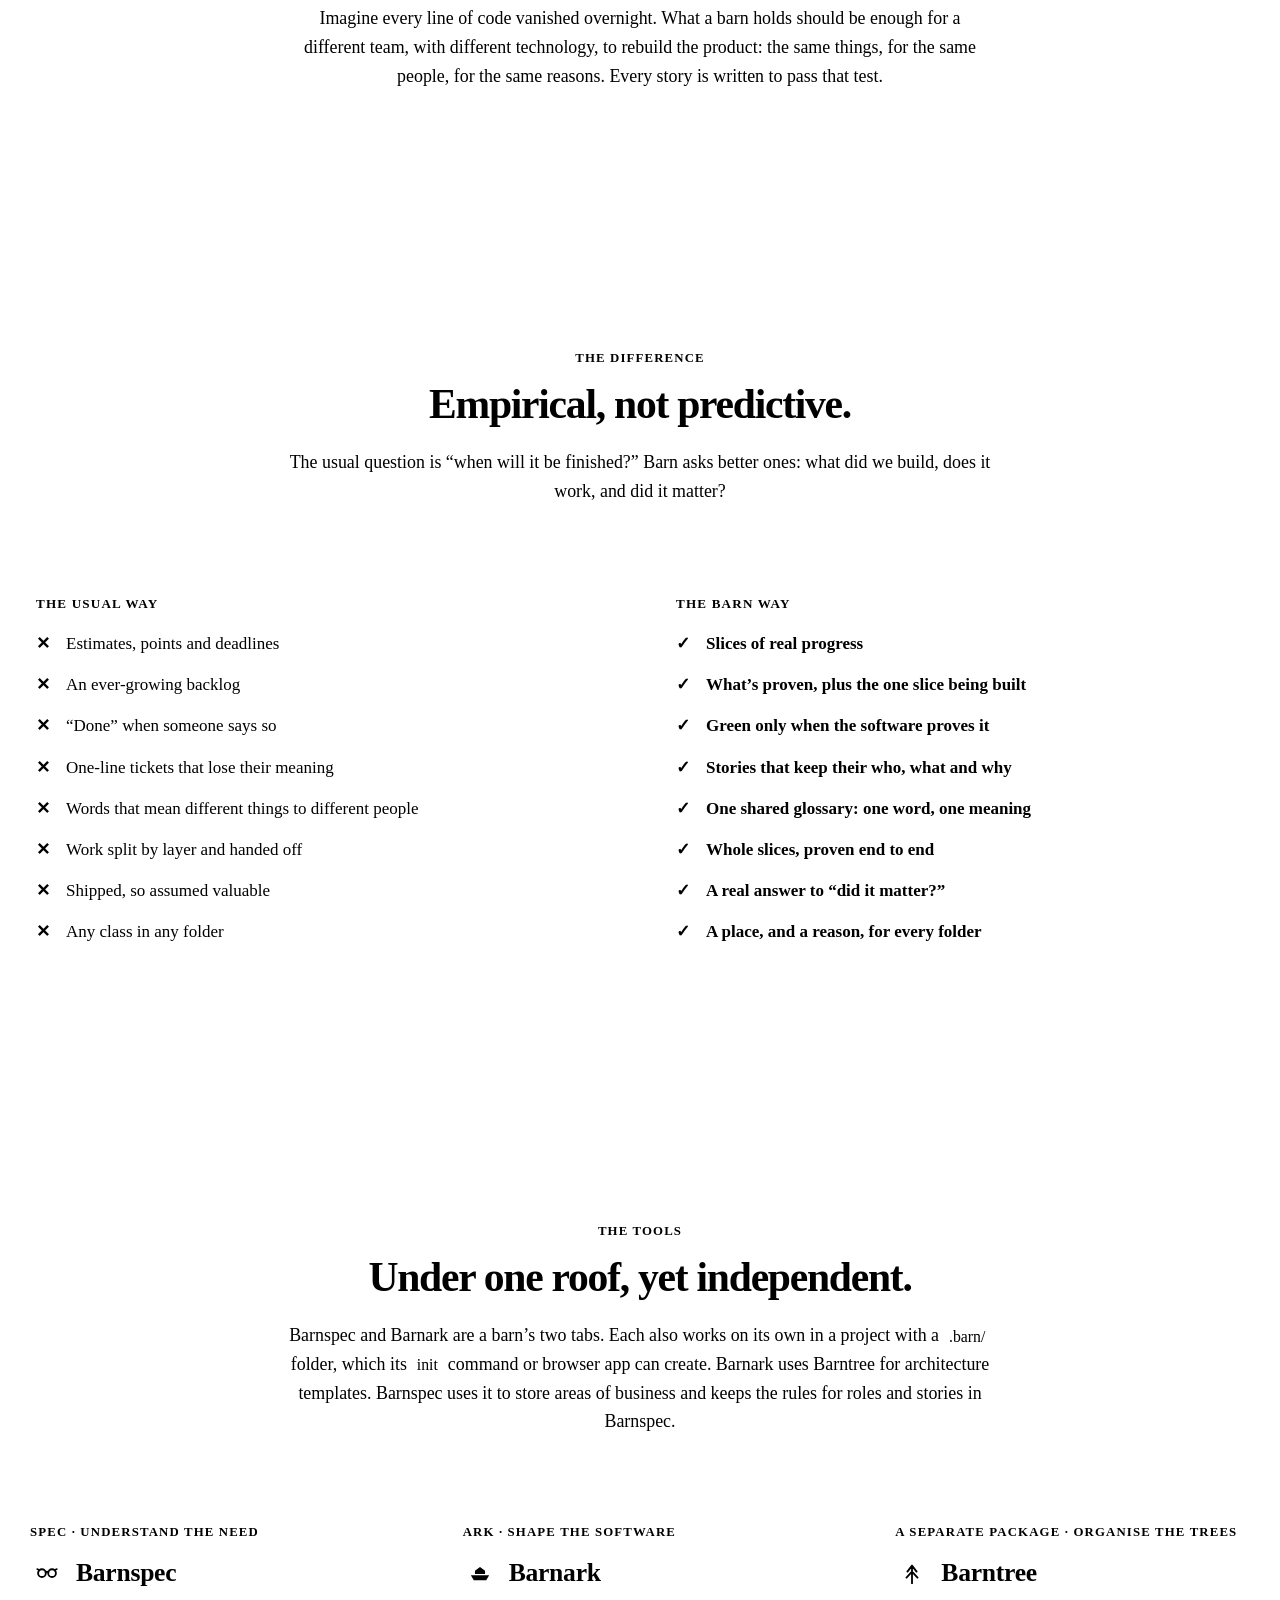
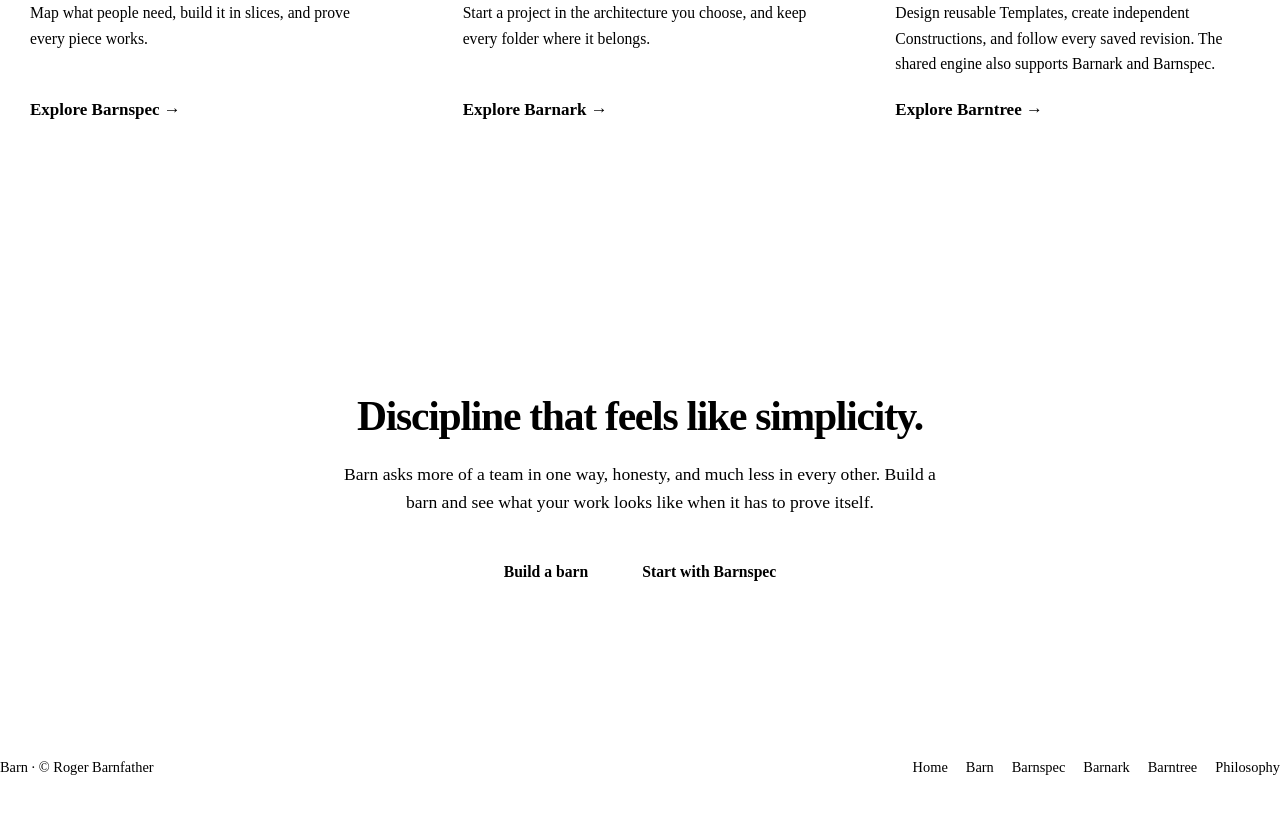
==== commit 0f85fea9: "Refresh Barnark tree images in both themes" ====
--- a/index.html
+++ b/index.html
@@ -85,47 +85,47 @@
         <ul class="pains">
           <li>
             <div class="pain-problem"><strong>Estimates nobody believes</strong>Padded guesses, turned into deadlines, turned into blame.</div>
-            <div class="pain-fix"><strong>Prevented</strong>Work goes ahead one small slice at a time, and each slice is judged by proof. Nothing rests on a guess about the whole.</div>
+            <div class="pain-fix"><strong>With Barn</strong>Work goes ahead one small slice at a time, and each slice is judged by proof. Nothing rests on a guess about the whole.</div>
             <button class="pain-toggle" type="button" aria-expanded="false" hidden>The fix</button>
           </li>
           <li>
             <div class="pain-problem"><strong>A backlog you’ll never finish</strong>Hundreds of “some day” tickets competing for attention with the work that matters now.</div>
-            <div class="pain-fix"><strong>Prevented</strong>Barn has one active phase. Nothing is parked far ahead, and you replan after each release.</div>
+            <div class="pain-fix"><strong>With Barn</strong>Barn has one active phase. Nothing is parked far ahead, and you replan after each release.</div>
             <button class="pain-toggle" type="button" aria-expanded="false" hidden>The fix</button>
           </li>
           <li>
             <div class="pain-problem"><strong>“Done” that isn’t</strong>A card moved to the last column, with nothing to show the feature works.</div>
-            <div class="pain-fix"><strong>Prevented</strong>An example goes green only when it passes against the real software, and it goes red again if it breaks.</div>
+            <div class="pain-fix"><strong>With Barn</strong>An example goes green only when it passes against the real software, and it goes red again if it breaks.</div>
             <button class="pain-toggle" type="button" aria-expanded="false" hidden>The fix</button>
           </li>
           <li>
             <div class="pain-problem"><strong>Tickets with no why</strong>“Improve login.” For whom? To what end? Nobody remembers.</div>
-            <div class="pain-fix"><strong>Prevented</strong>Every piece of work carries the reason it exists, so nobody has to remember it.</div>
+            <div class="pain-fix"><strong>With Barn</strong>Every piece of work carries the reason it exists, so nobody has to remember it.</div>
             <button class="pain-toggle" type="button" aria-expanded="false" hidden>The fix</button>
           </li>
           <li>
             <div class="pain-problem"><strong>Charts that measure busyness</strong>Velocity and burndown tell you work happened, not that it helped.</div>
-            <div class="pain-fix"><strong>Prevented</strong>Progress means examples passing, and once it ships you discover its impact.</div>
+            <div class="pain-fix"><strong>With Barn</strong>Progress means examples passing, and once it ships you discover its impact.</div>
             <button class="pain-toggle" type="button" aria-expanded="false" hidden>The fix</button>
           </li>
           <li>
             <div class="pain-problem"><strong>Work cut into layers</strong>One person on the database, one on the screen, nobody holding the whole thing.</div>
-            <div class="pain-fix"><strong>Prevented</strong>Stories are slices of what a person can do, so each one is finished from end to end.</div>
+            <div class="pain-fix"><strong>With Barn</strong>Stories are slices of what a person can do, so each one is finished from end to end.</div>
             <button class="pain-toggle" type="button" aria-expanded="false" hidden>The fix</button>
           </li>
           <li>
             <div class="pain-problem"><strong>Code with no shape</strong>Classes of every sort in any folder, and nobody sure which way the dependencies should point.</div>
-            <div class="pain-fix"><strong>Prevented</strong>Pick an architecture template and your codebase starts in a documented shape.</div>
+            <div class="pain-fix"><strong>With Barn</strong>Pick an architecture template and your codebase starts in a documented shape.</div>
             <button class="pain-toggle" type="button" aria-expanded="false" hidden>The fix</button>
           </li>
           <li>
             <div class="pain-problem"><strong>An architecture nobody can see</strong>It lives in one person’s head, so a newcomer guesses where a file goes, and guesses wrong.</div>
-            <div class="pain-fix"><strong>Prevented</strong>The template says what every folder is for, and a check reports what’s missing or unexpected.</div>
+            <div class="pain-fix"><strong>With Barn</strong>The template says what every folder is for, and a check reports what’s missing or unexpected.</div>
             <button class="pain-toggle" type="button" aria-expanded="false" hidden>The fix</button>
           </li>
           <li>
             <div class="pain-problem"><strong>Confused language</strong>No glossary, so one thing has three names and one name means three things. Every meeting starts with translating.</div>
-            <div class="pain-fix"><strong>Prevented</strong>A shared glossary and agreed names live with the work, so a word means one thing.</div>
+            <div class="pain-fix"><strong>With Barn</strong>A shared glossary and agreed names live with the work, so a word means one thing.</div>
             <button class="pain-toggle" type="button" aria-expanded="false" hidden>The fix</button>
           </li>
         </ul>
@@ -254,8 +254,8 @@
           </div>
           <figure>
             <div class="shot">
-              <div class="shot-bar" aria-hidden="true"><i></i><i></i><i></i><span>Barnark · Browse</span></div>
-              <img src="assets/screens/ark-browse.webp" width="2560" height="1720" alt="The Barnark browser app for a hotel project. An ark, src, follows Hotel, its own copy of Domain Driven Design. Its tree is open: the Context folder holds FrontDesk, Property and Reservation, and Reservation’s Domain holds a Booking aggregate. Dashed buttons offer Create New Aggregate and Create New Context where the template allows them.">
+              <div class="shot-bar" aria-hidden="true"><i></i><i></i><i></i><span>Barnark · Tree</span></div>
+              <picture><source media="(prefers-color-scheme: dark)" srcset="assets/screens/ark-browse-dark.webp"><img src="assets/screens/ark-browse.webp" width="2560" height="1720" alt="The Barnark browser app for a hotel project. Hotel is an ark at /src, made from the team’s copy of Domain Driven Design. Its tree is open: the Context folder holds FrontDesk, Property and Reservation, and Reservation’s Domain holds a Booking aggregate. Dashed buttons offer Create New Aggregate and Create New Context where the template allows them."></picture>
             </div>
             <figcaption>Your project’s template knows what belongs where, and offers to create it.</figcaption>
           </figure>
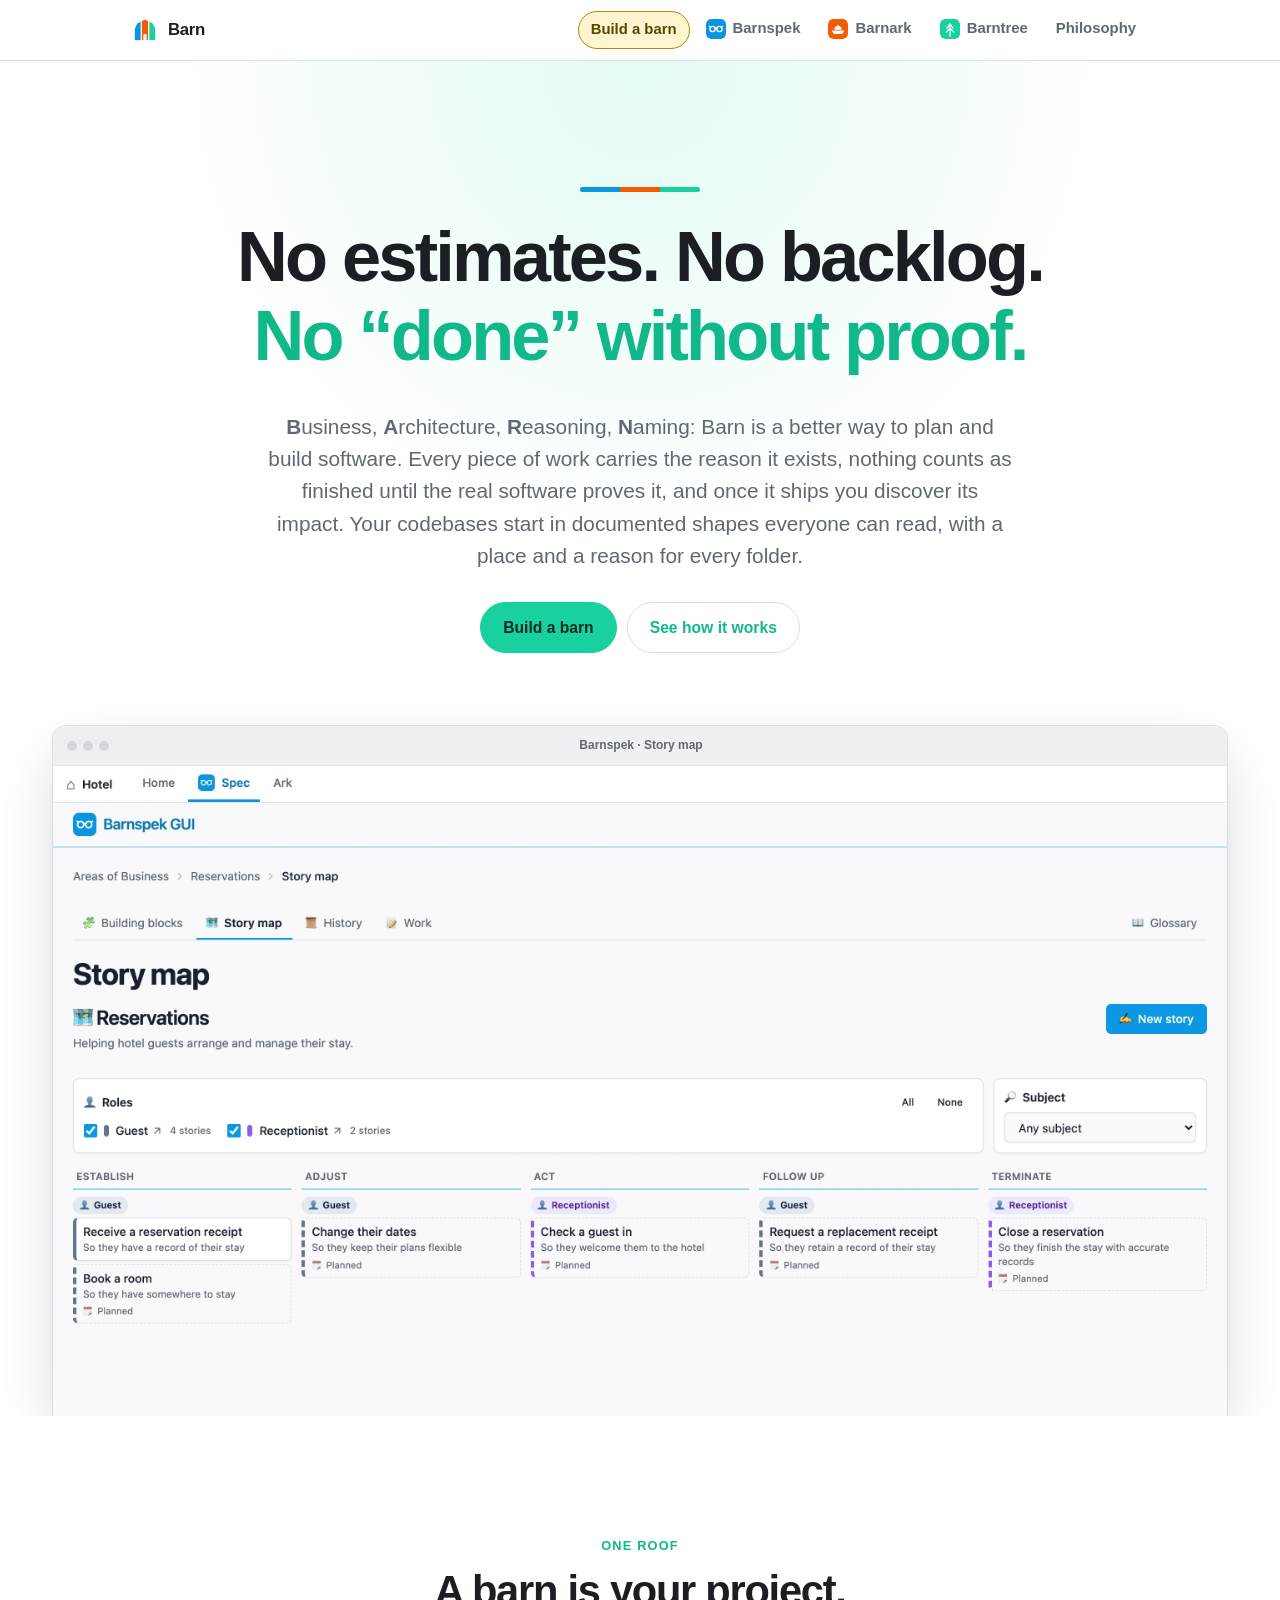
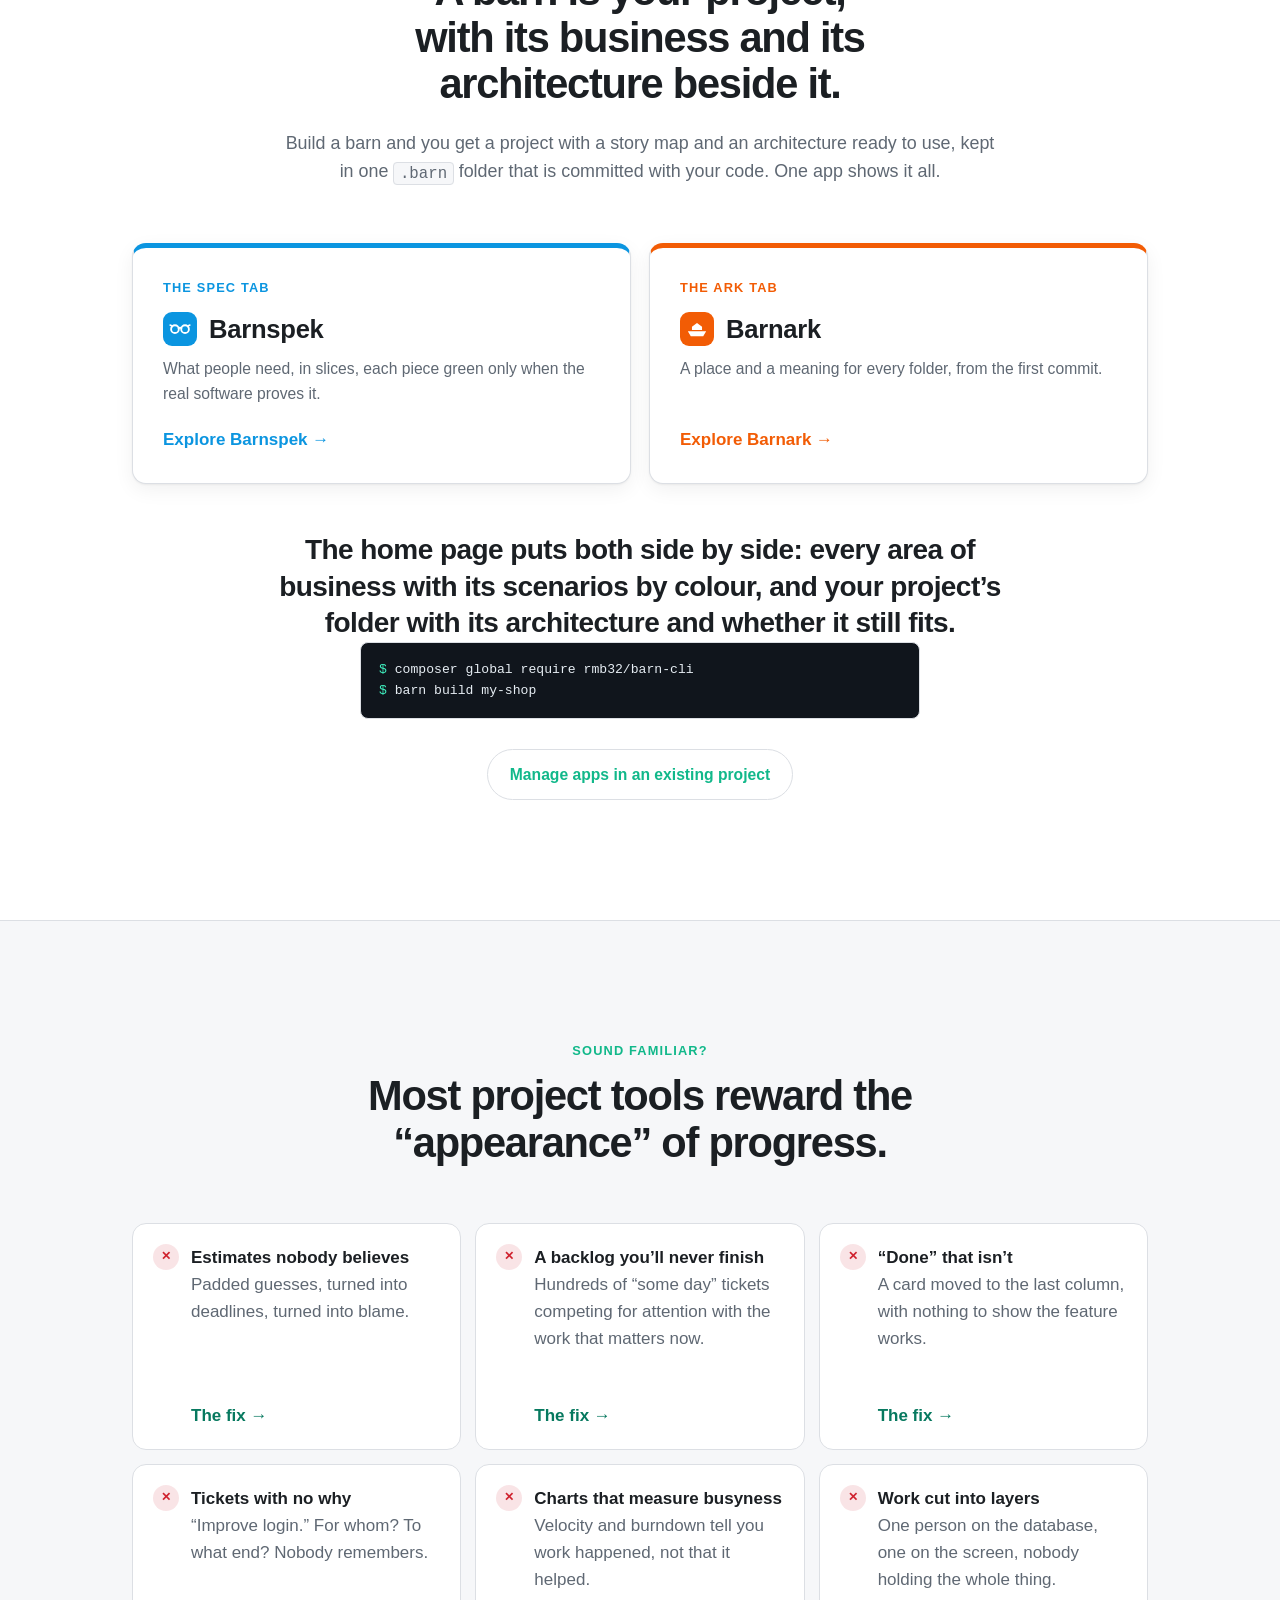
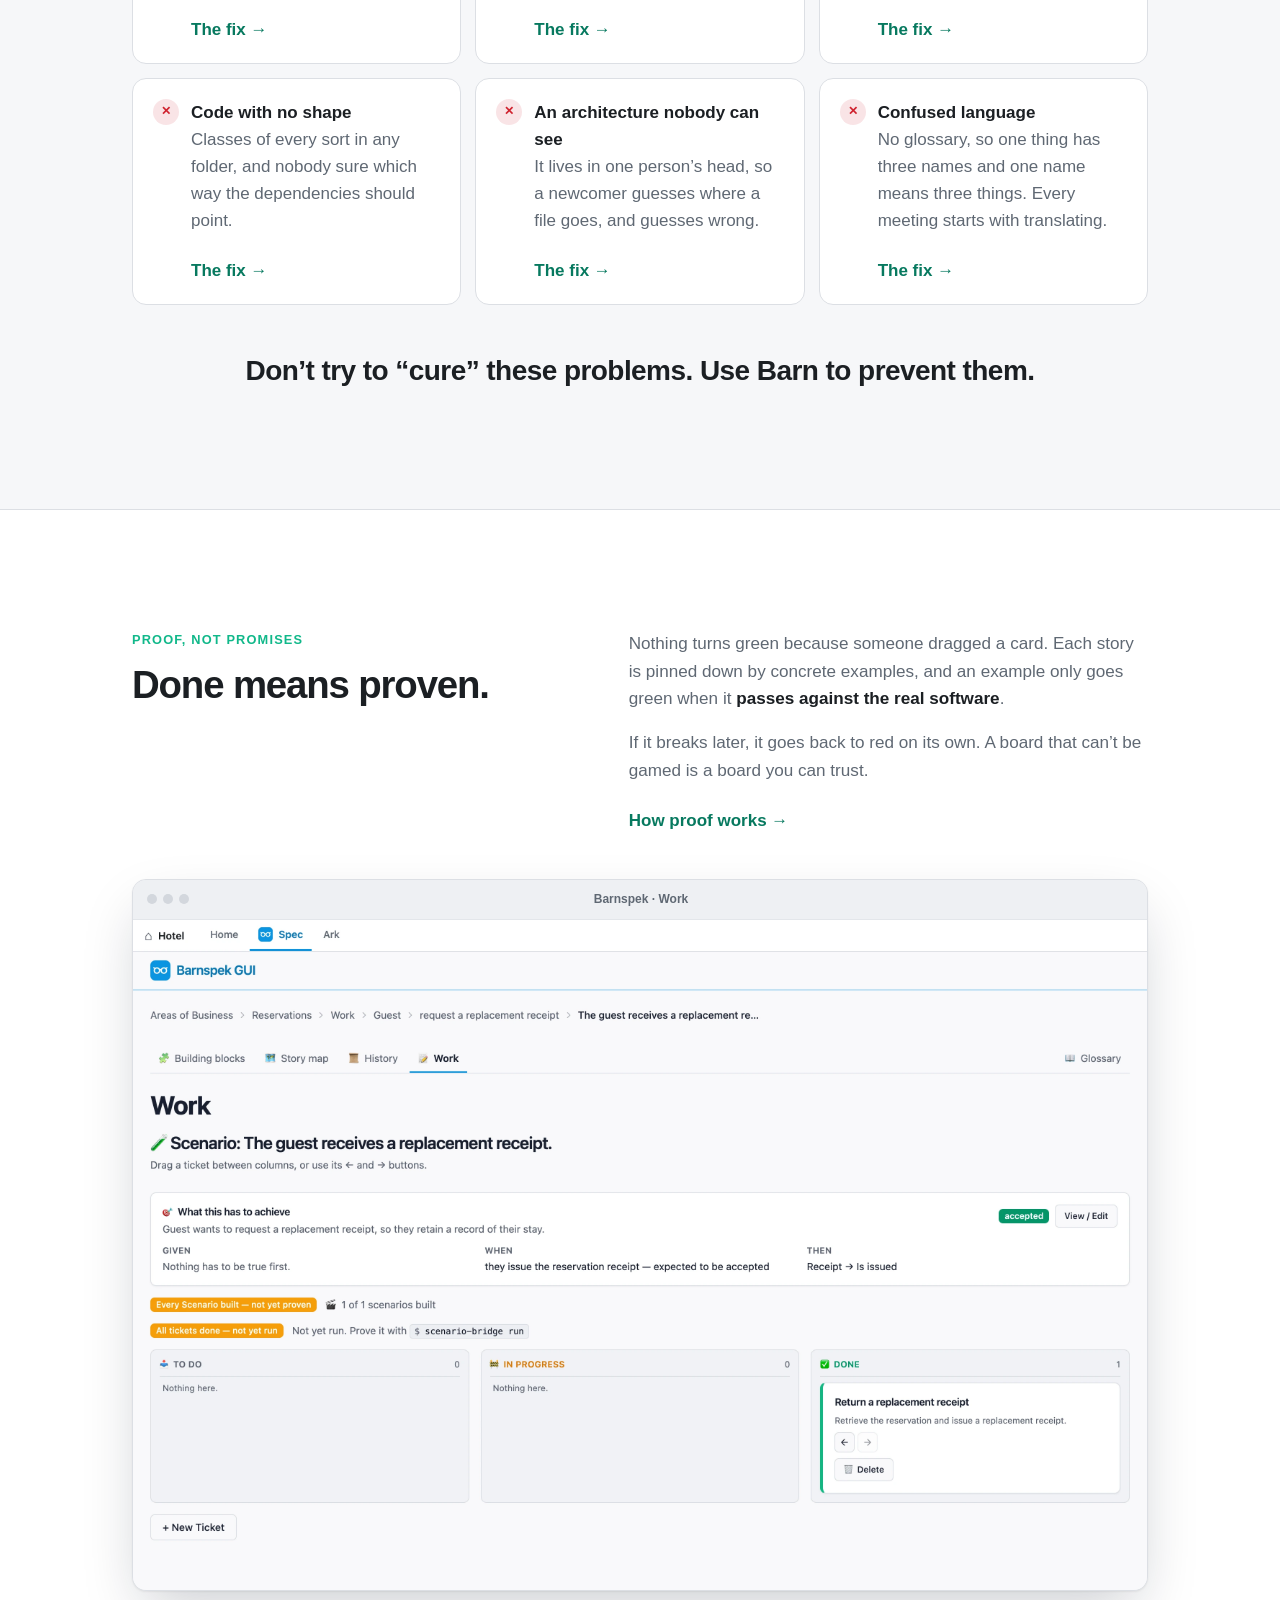
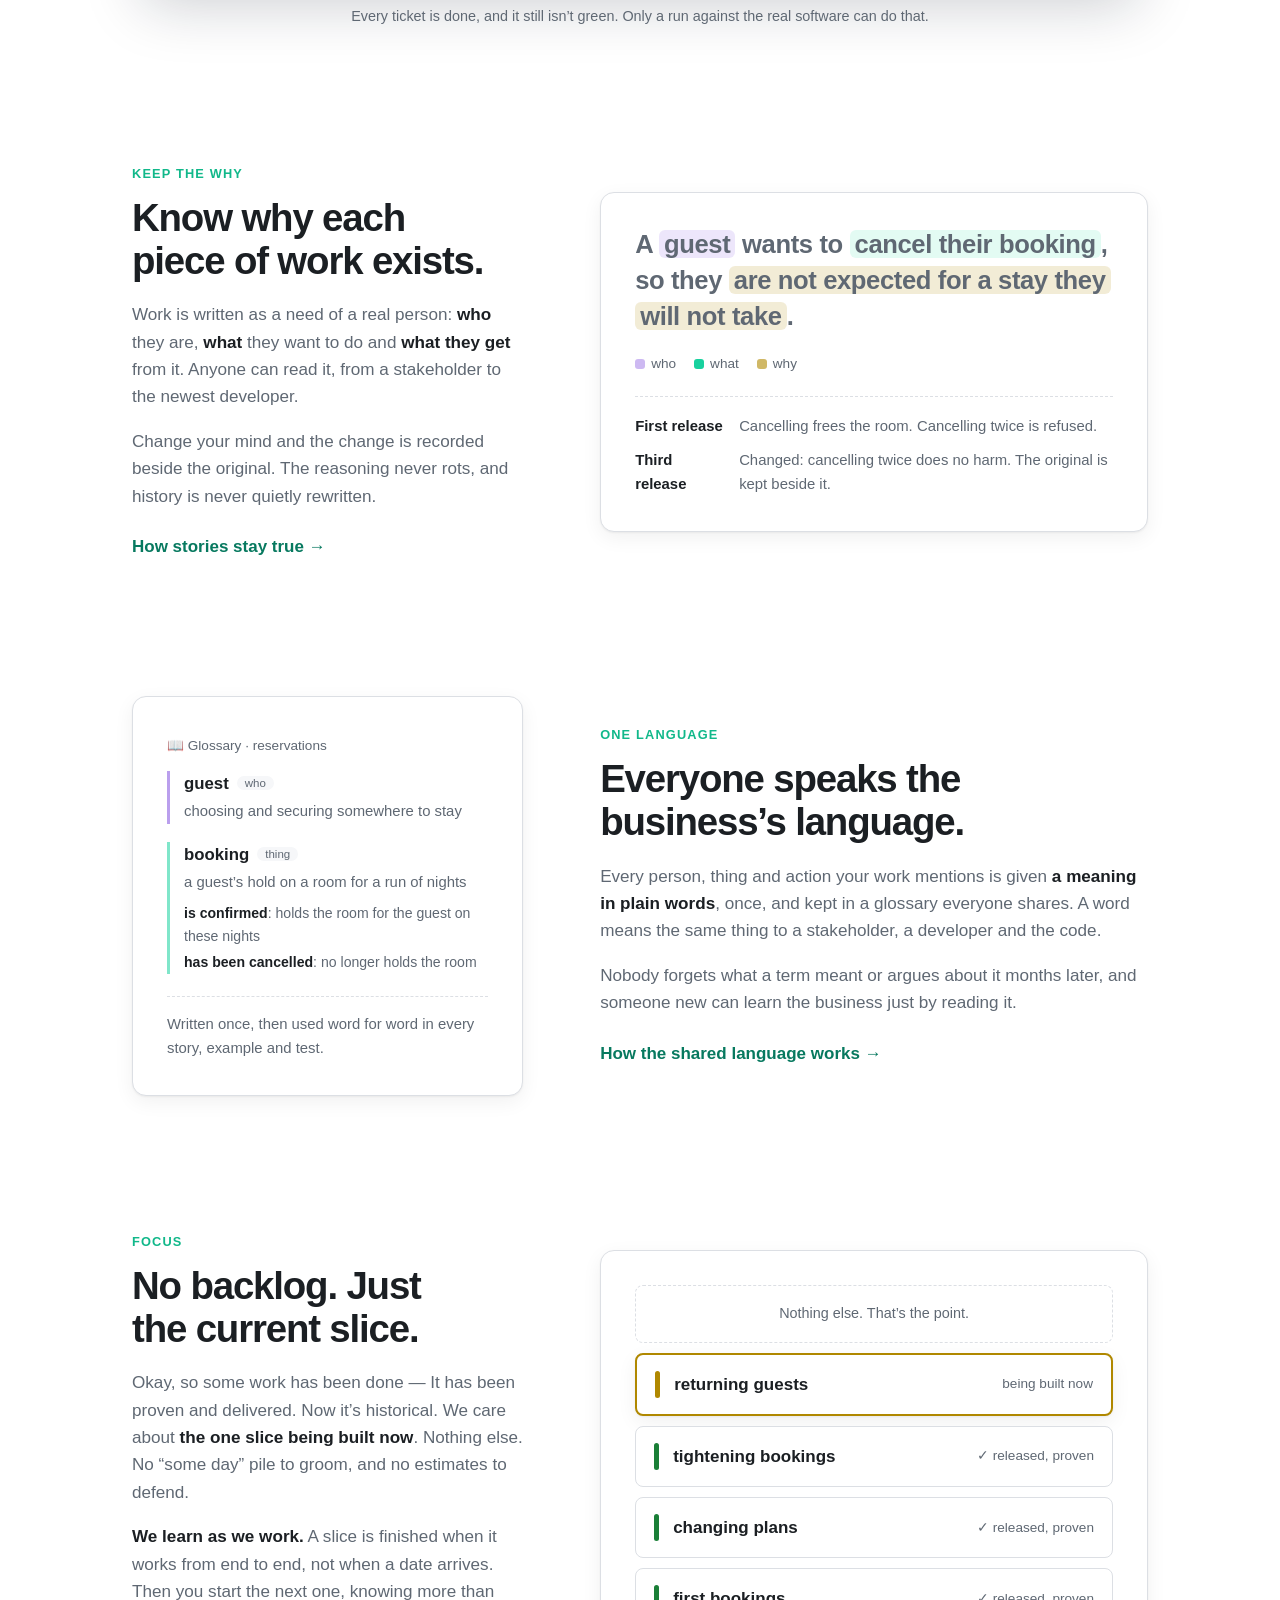
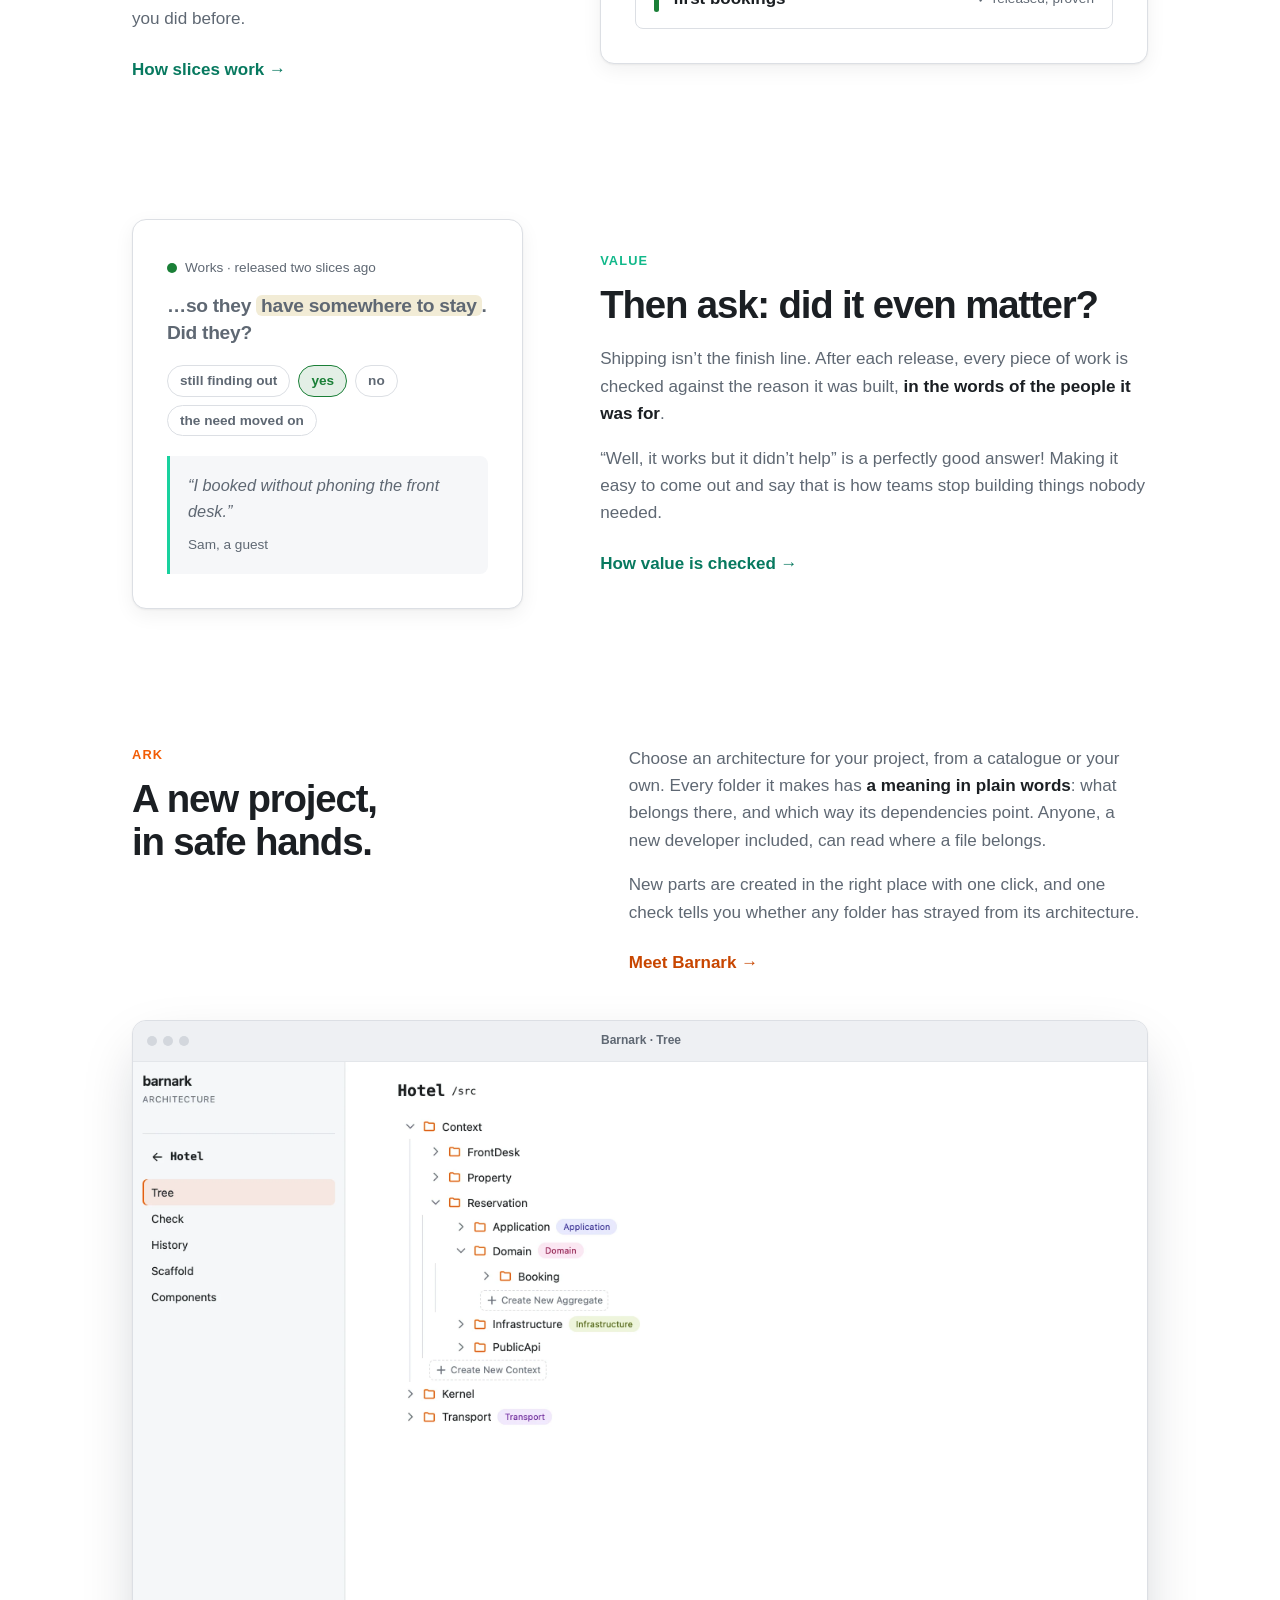
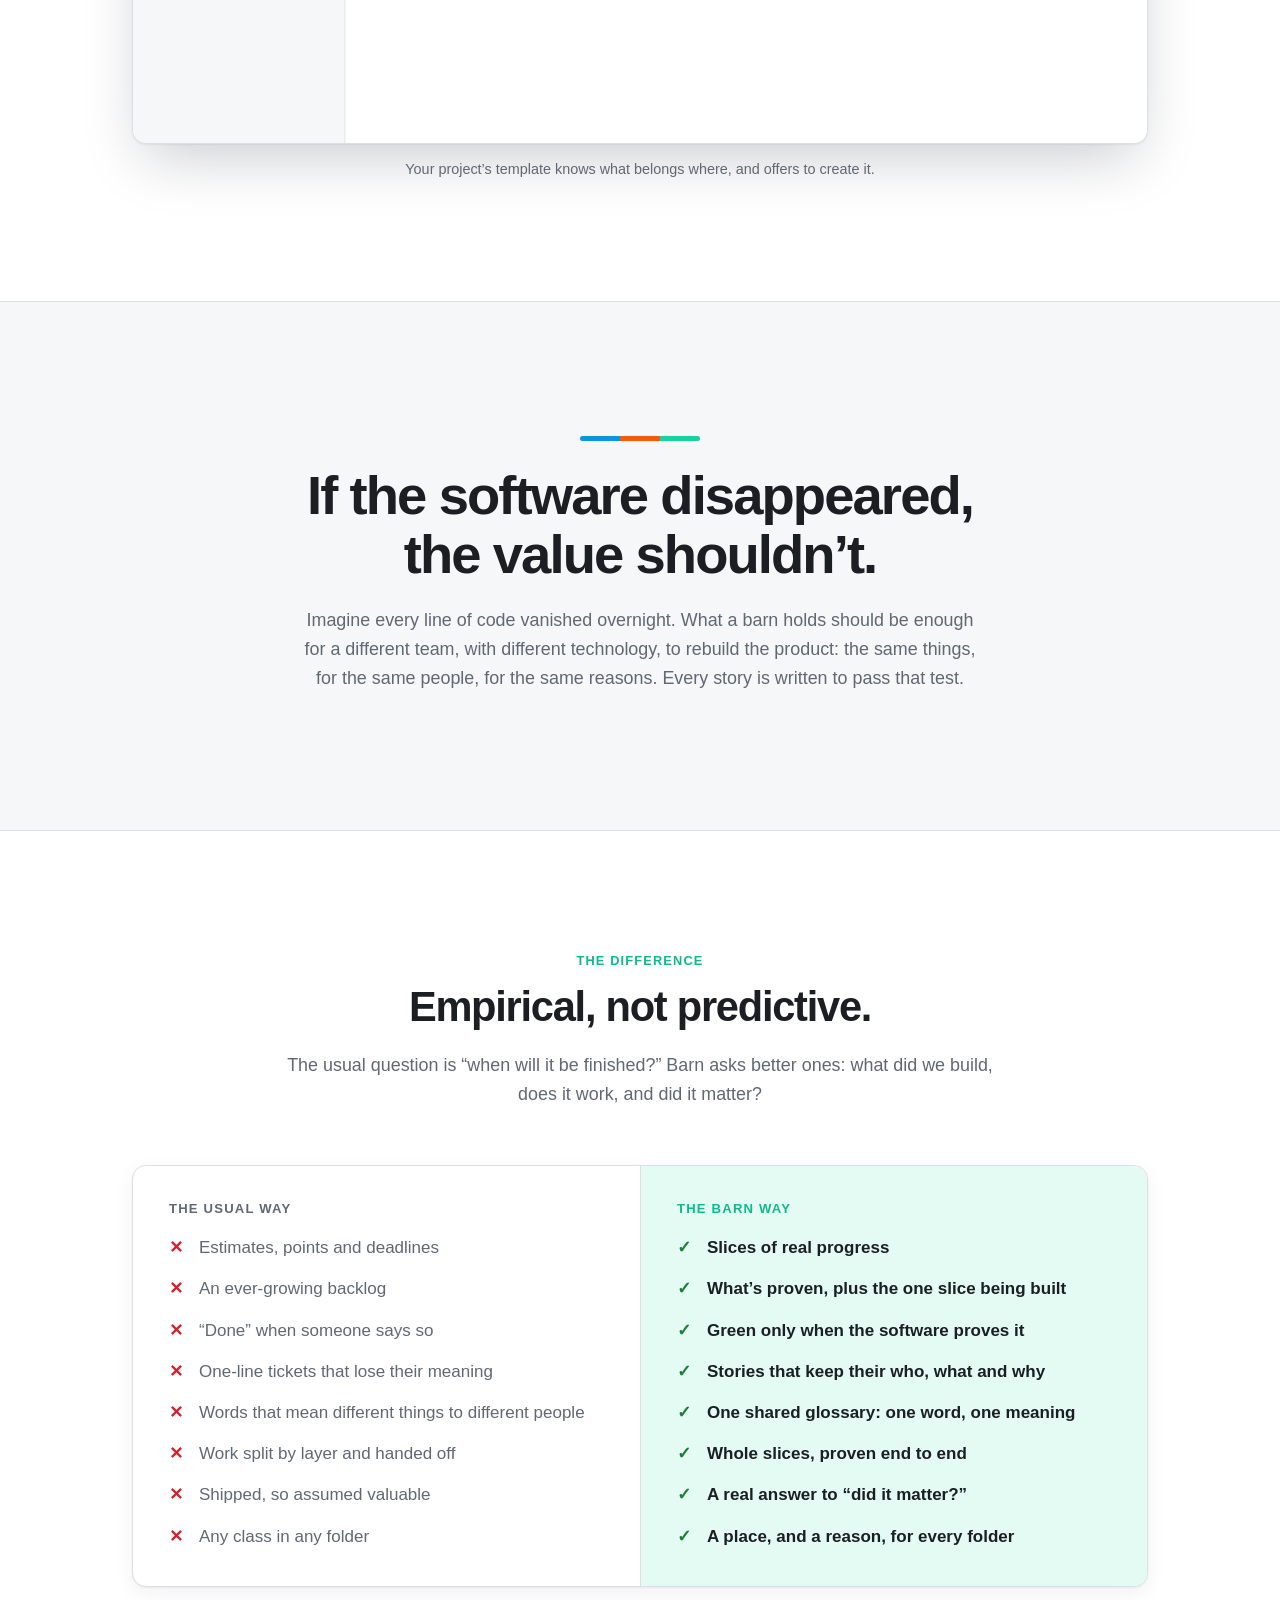
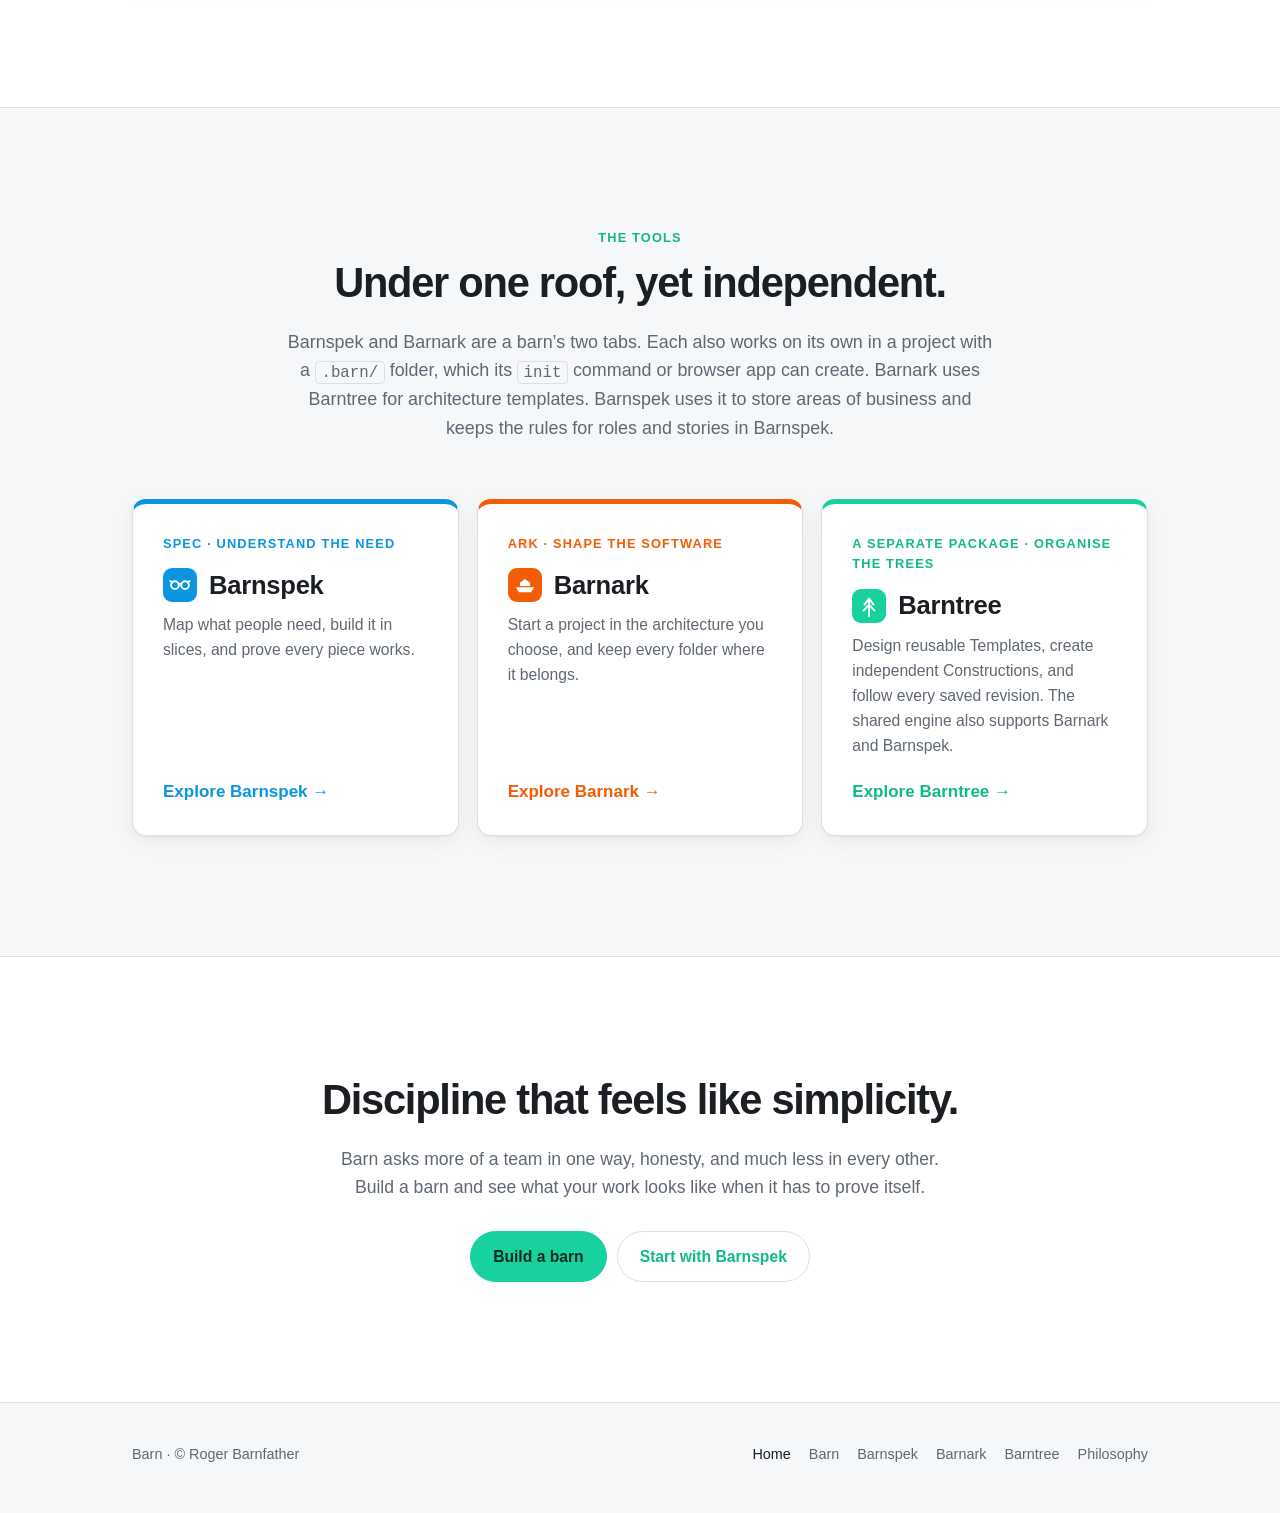
==== commit 40fb897e: "Prepare Barnspek rename" ====
--- a/index.html
+++ b/index.html
@@ -18,7 +18,7 @@
       <nav aria-label="Tools">
         <ul class="nav">
           <li class="nav-cta"><a href="barn.html">Build a barn</a></li>
-          <li data-brand="spec"><a href="https://rogerbarnfather.github.io/barnspec-website/"><img class="nav-logo" src="assets/base/barnspec.svg" alt="" width="20" height="20">Barnspec</a></li>
+          <li data-brand="spec"><a href="https://rogerbarnfather.github.io/barnspec-website/"><img class="nav-logo" src="assets/base/barnspek.svg" alt="" width="20" height="20">Barnspek</a></li>
           <li data-brand="ark"><a href="https://rogerbarnfather.github.io/barnark-website/"><img class="nav-logo" src="assets/base/barnark.svg" alt="" width="20" height="20">Barnark</a></li>
           <li data-brand="tree"><a href="https://rogerbarnfather.github.io/barntree-website/"><img class="nav-logo" src="assets/base/barntree.svg" alt="" width="20" height="20">Barntree</a></li>
           <li><a href="philosophy.html">Philosophy</a></li>
@@ -40,8 +40,8 @@
       </div>
       <div class="wrap wide hero-shot">
         <figure class="shot">
-          <div class="shot-bar" aria-hidden="true"><i></i><i></i><i></i><span>Barnspec · Story map</span></div>
-          <img src="assets/screens/spec-map.webp" width="1408" height="522" alt="The Barnspec Story map for a hotel's reservations: every story once, as it reads now. Columns follow a stay from establishing to terminating, each story sits under the role that wants it, and the stories still being built are marked planned. Filters keep one role's stories, or only those about one subject.">
+          <div class="shot-bar" aria-hidden="true"><i></i><i></i><i></i><span>Barnspek · Story map</span></div>
+          <picture><source media="(prefers-color-scheme: dark)" srcset="assets/screens/spec-map-dark.webp"><img src="assets/screens/spec-map.webp" width="2816" height="1560" alt="The Barnspek Story map for a hotel’s Reservations. Six stories are grouped by Guest and Receptionist across Establish, Adjust, Act, Follow Up and Terminate. Five unreleased stories are marked Planned, and filters select roles or a subject."></picture>
         </figure>
       </div>
     </section>
@@ -54,11 +54,11 @@
           <p>Build a barn and you get a project with a story map and an architecture ready to use, kept in one <code>.barn</code> folder that is committed with your code. One app shows it all.</p>
         </div>
         <div class="grid two">
-          <a class="card product" data-brand="spec" href="barnspec.html">
+          <a class="card product" data-brand="spec" href="barnspek.html">
             <span class="role">The Spec tab</span>
-            <h3><svg class="mark" viewBox="0 0 24 24" fill="currentColor" aria-hidden="true"><g transform="translate(-4 -4)"><g transform="translate(16 16) scale(1.45) translate(-16 -16.5)" fill="none" stroke="currentColor" stroke-width="1.4" stroke-linecap="round" stroke-linejoin="round"><circle cx="12.2" cy="16.6" r="2.9"/><circle cx="19.8" cy="16.6" r="2.9"/><path d="M15 16c.6-.7 1.4-.7 2 0"/><path d="M10.15 14.55C9.65 13.95 9.2 13.55 8.7 13.55M21.85 14.55C22.35 13.95 22.8 13.55 23.3 13.55"/></g></g></svg>Barnspec</h3>
+            <h3><svg class="mark" viewBox="0 0 24 24" fill="currentColor" aria-hidden="true"><g transform="translate(-4 -4)"><g transform="translate(16 16) scale(1.45) translate(-16 -16.5)" fill="none" stroke="currentColor" stroke-width="1.4" stroke-linecap="round" stroke-linejoin="round"><circle cx="12.2" cy="16.6" r="2.9"/><circle cx="19.8" cy="16.6" r="2.9"/><path d="M15 16c.6-.7 1.4-.7 2 0"/><path d="M10.15 14.55C9.65 13.95 9.2 13.55 8.7 13.55M21.85 14.55C22.35 13.95 22.8 13.55 23.3 13.55"/></g></g></svg>Barnspek</h3>
             <p>What people need, in slices, each piece green only when the real software proves it.</p>
-            <span class="more">Explore Barnspec</span>
+            <span class="more">Explore Barnspek</span>
           </a>
           <a class="card product" data-brand="ark" href="barnark.html">
             <span class="role">The Ark tab</span>
@@ -149,8 +149,8 @@
           </div>
           <figure>
             <div class="shot">
-              <div class="shot-bar" aria-hidden="true"><i></i><i></i><i></i><span>Barnspec · Work</span></div>
-              <img src="assets/screens/spec-work.webp" width="1408" height="638" alt="A Barnspec work board for the scenario “add Alex to the 3-night booking for room 12”. The brief gives the Given condition, the action and the expected outcome. Both tickets are done, yet it reads “All tickets done — not yet run”, with the command that proves it.">
+              <div class="shot-bar" aria-hidden="true"><i></i><i></i><i></i><span>Barnspek · Work</span></div>
+              <picture><source media="(prefers-color-scheme: dark)" srcset="assets/screens/spec-work-dark.webp"><img src="assets/screens/spec-work.webp" width="2816" height="1860" alt="The Barnspek Work board for a guest receiving a replacement receipt. The brief shows the action and expected Receipt state. Its ticket is Done, but the scenario says “All tickets done — not yet run” and shows the scenario-bridge command."></picture>
             </div>
             <figcaption>Every ticket is done, and it still isn’t green. Only a run against the real software can do that.</figcaption>
           </figure>
@@ -314,14 +314,14 @@
         <div class="section-head center">
           <span class="kicker">The tools</span>
           <h2>Under one roof, yet independent.</h2>
-          <p>Barnspec and Barnark are a barn’s two tabs. Each also works on its own in a project with a <code>.barn/</code> folder, which its <code>init</code> command or browser app can create. Barnark uses Barntree for architecture templates. Barnspec uses it to store areas of business and keeps the rules for roles and stories in Barnspec.</p>
+          <p>Barnspek and Barnark are a barn’s two tabs. Each also works on its own in a project with a <code>.barn/</code> folder, which its <code>init</code> command or browser app can create. Barnark uses Barntree for architecture templates. Barnspek uses it to store areas of business and keeps the rules for roles and stories in Barnspek.</p>
         </div>
         <div class="grid three">
-          <a class="card product" data-brand="spec" href="barnspec.html">
+          <a class="card product" data-brand="spec" href="barnspek.html">
             <span class="role">Spec · understand the need</span>
-            <h3><svg class="mark" viewBox="0 0 24 24" fill="currentColor" aria-hidden="true"><g transform="translate(-4 -4)"><g transform="translate(16 16) scale(1.45) translate(-16 -16.5)" fill="none" stroke="currentColor" stroke-width="1.4" stroke-linecap="round" stroke-linejoin="round"><circle cx="12.2" cy="16.6" r="2.9"/><circle cx="19.8" cy="16.6" r="2.9"/><path d="M15 16c.6-.7 1.4-.7 2 0"/><path d="M10.15 14.55C9.65 13.95 9.2 13.55 8.7 13.55M21.85 14.55C22.35 13.95 22.8 13.55 23.3 13.55"/></g></g></svg>Barnspec</h3>
+            <h3><svg class="mark" viewBox="0 0 24 24" fill="currentColor" aria-hidden="true"><g transform="translate(-4 -4)"><g transform="translate(16 16) scale(1.45) translate(-16 -16.5)" fill="none" stroke="currentColor" stroke-width="1.4" stroke-linecap="round" stroke-linejoin="round"><circle cx="12.2" cy="16.6" r="2.9"/><circle cx="19.8" cy="16.6" r="2.9"/><path d="M15 16c.6-.7 1.4-.7 2 0"/><path d="M10.15 14.55C9.65 13.95 9.2 13.55 8.7 13.55M21.85 14.55C22.35 13.95 22.8 13.55 23.3 13.55"/></g></g></svg>Barnspek</h3>
             <p>Map what people need, build it in slices, and prove every piece works.</p>
-            <span class="more">Explore Barnspec</span>
+            <span class="more">Explore Barnspek</span>
           </a>
           <a class="card product" data-brand="ark" href="barnark.html">
             <span class="role">Ark · shape the software</span>
@@ -332,7 +332,7 @@
           <a class="card product" data-brand="tree" href="barntree.html">
             <span class="role">A separate package · organise the trees</span>
             <h3><svg class="mark" viewBox="0 0 24 24" fill="currentColor" aria-hidden="true"><path transform="translate(-4 -4)" d="M16 8V27.5M11 14.5L16 8L21 14.5M10 21L16 14.5L22 21" fill="none" stroke="currentColor" stroke-width="2" stroke-linecap="round" stroke-linejoin="round"/></svg>Barntree</h3>
-            <p>Design reusable Templates, create independent Constructions, and follow every saved revision. The shared engine also supports Barnark and Barnspec.</p>
+            <p>Design reusable Templates, create independent Constructions, and follow every saved revision. The shared engine also supports Barnark and Barnspek.</p>
             <span class="more">Explore Barntree</span>
           </a>
         </div>
@@ -345,7 +345,7 @@
         <p>Barn asks more of a team in one way, honesty, and much less in every other. Build a barn and see what your work looks like when it has to prove itself.</p>
         <div class="actions">
           <a class="btn" href="barn.html">Build a barn</a>
-          <a class="btn ghost" href="barnspec.html">Start with Barnspec</a>
+          <a class="btn ghost" href="barnspek.html">Start with Barnspek</a>
         </div>
       </div>
     </section>
@@ -357,7 +357,7 @@
       <nav aria-label="Footer">
         <a href="index.html" aria-current="page">Home</a>
         <a href="barn.html">Barn</a>
-        <a href="https://rogerbarnfather.github.io/barnspec-website/">Barnspec</a>
+        <a href="https://rogerbarnfather.github.io/barnspec-website/">Barnspek</a>
         <a href="https://rogerbarnfather.github.io/barnark-website/">Barnark</a>
         <a href="https://rogerbarnfather.github.io/barntree-website/">Barntree</a>
         <a href="philosophy.html">Philosophy</a>
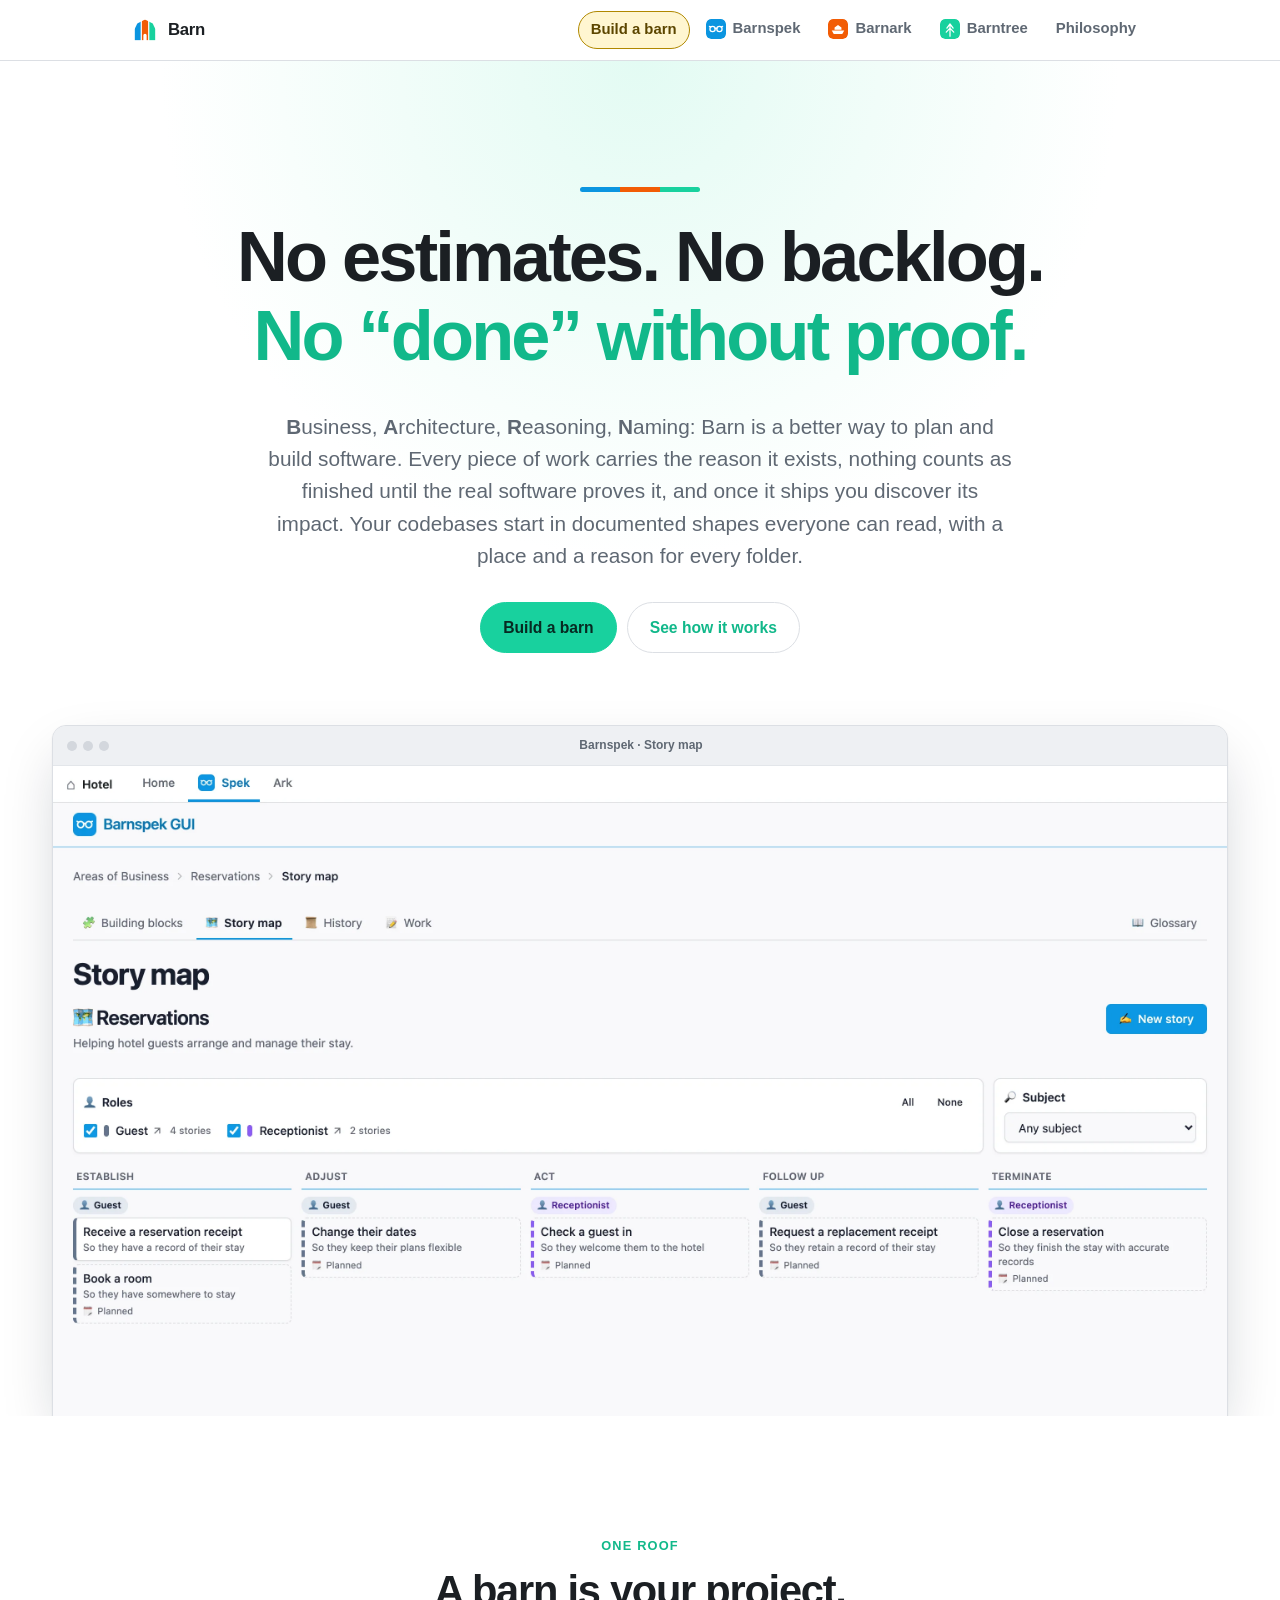
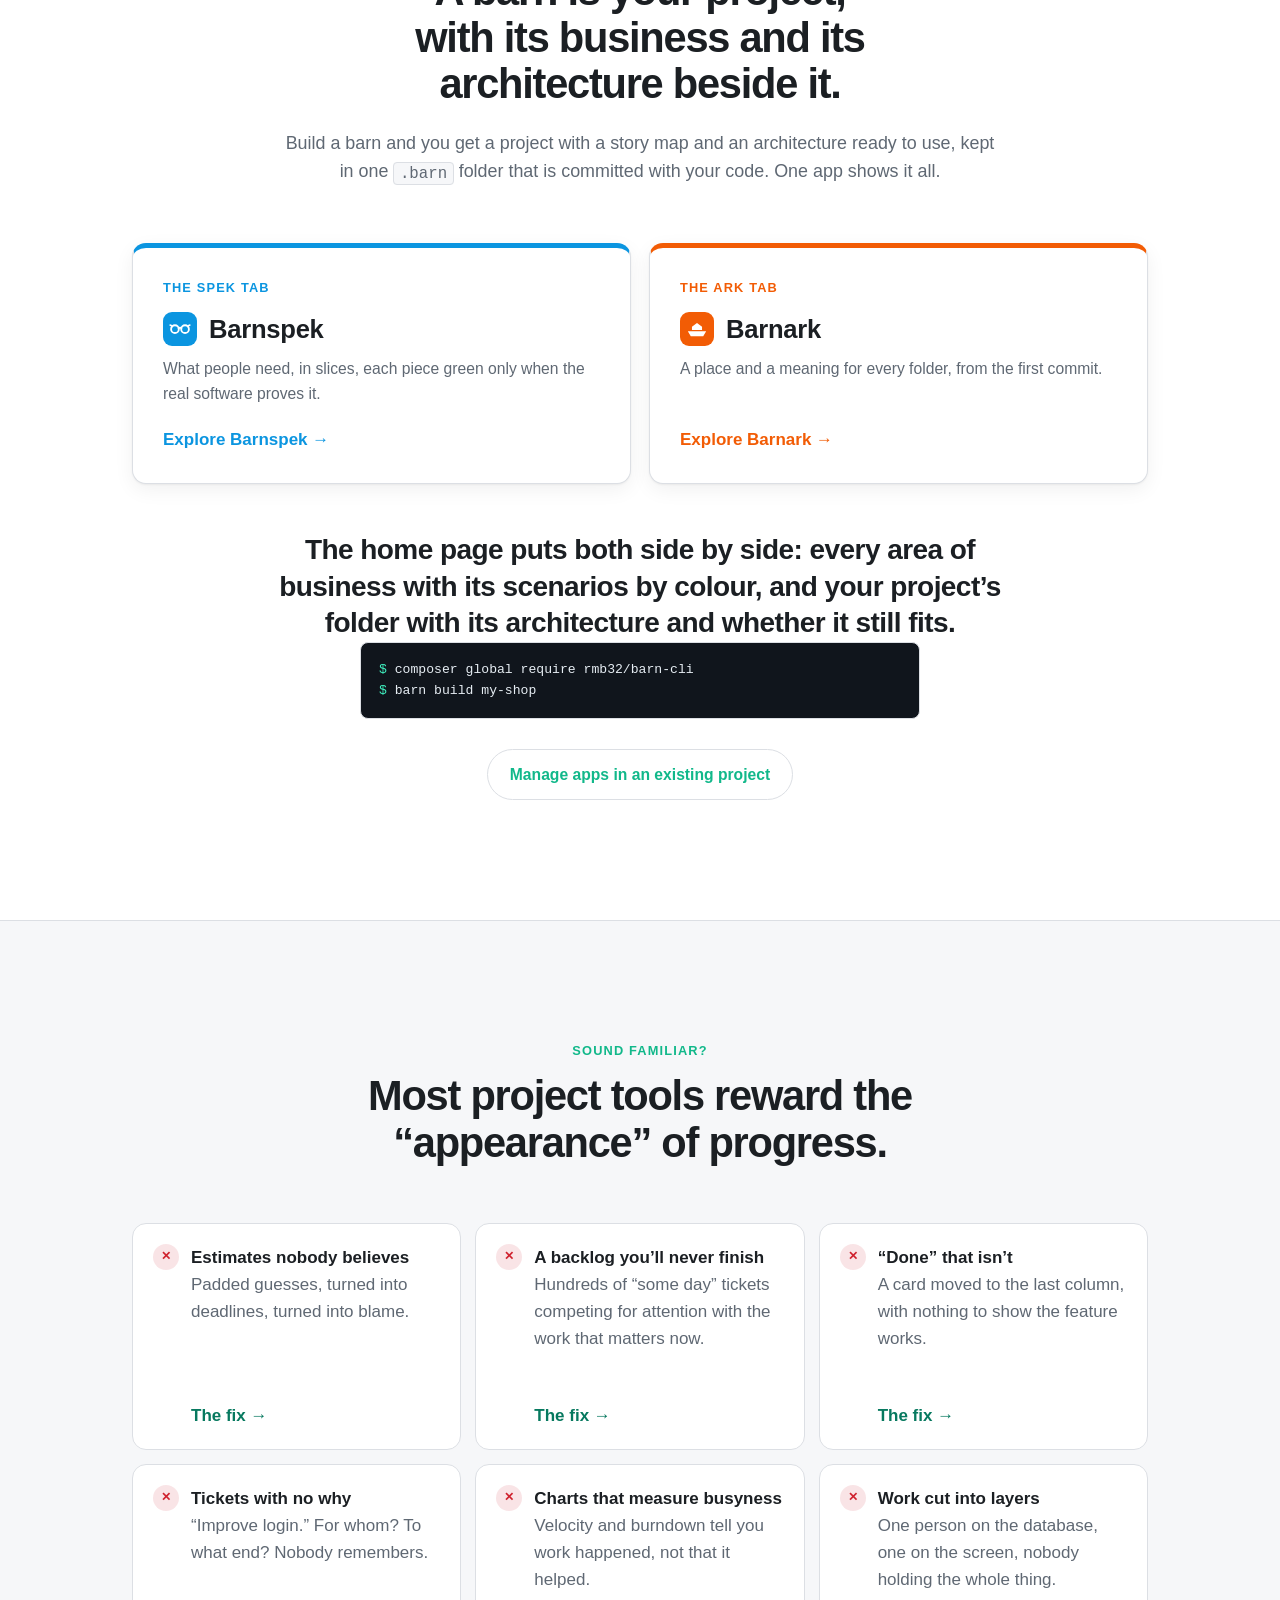
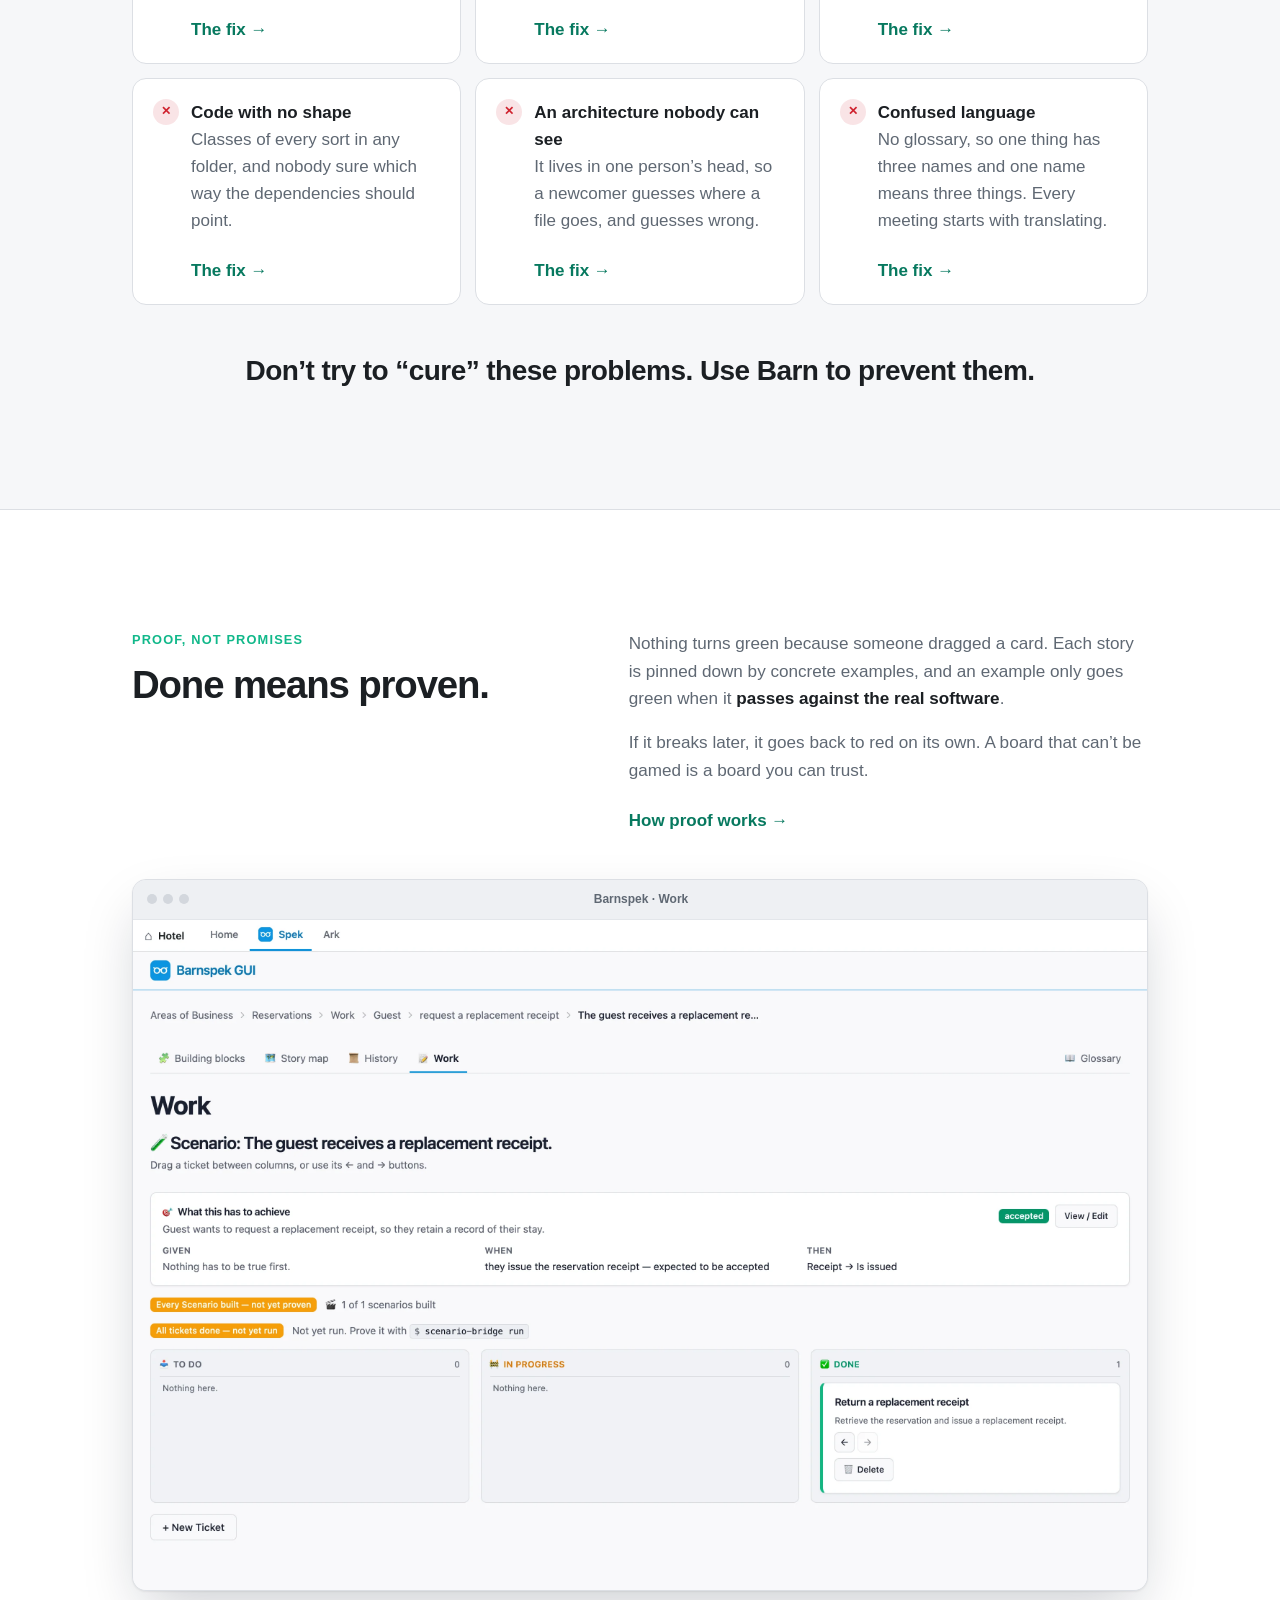
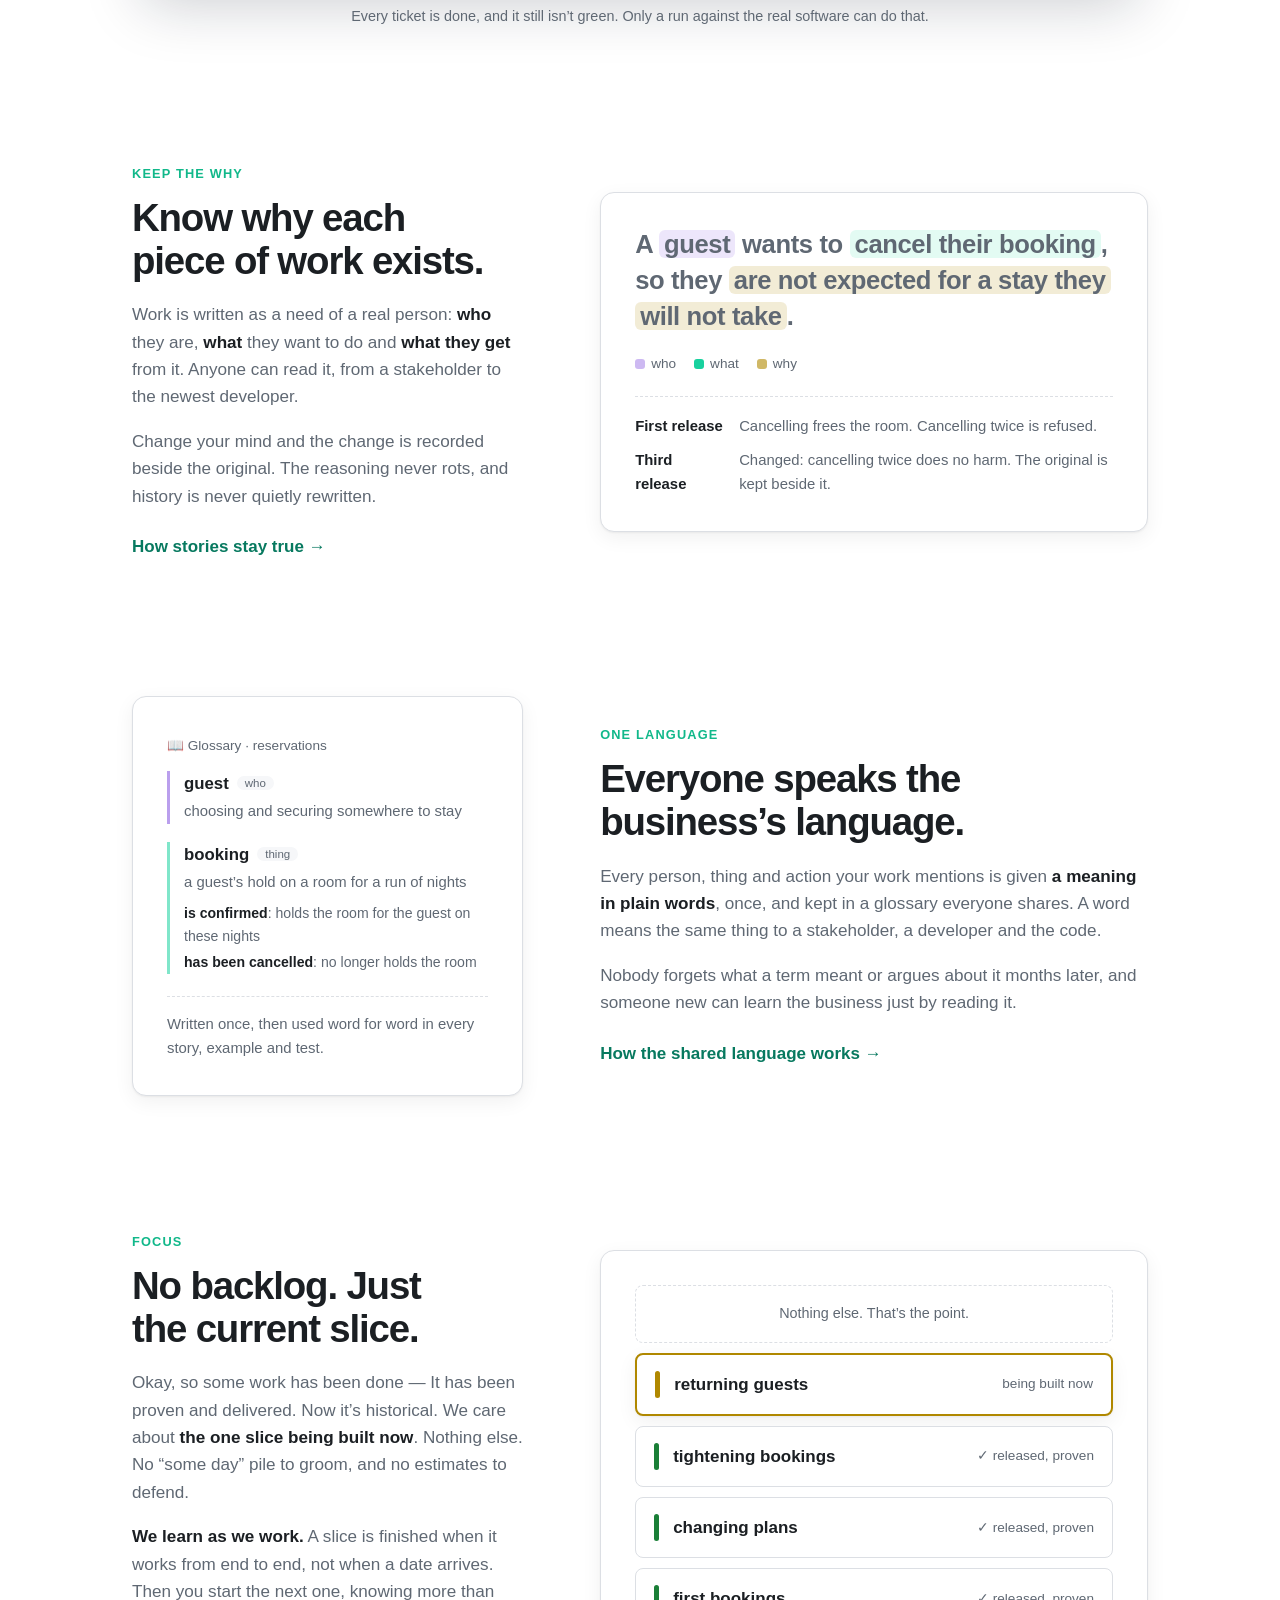
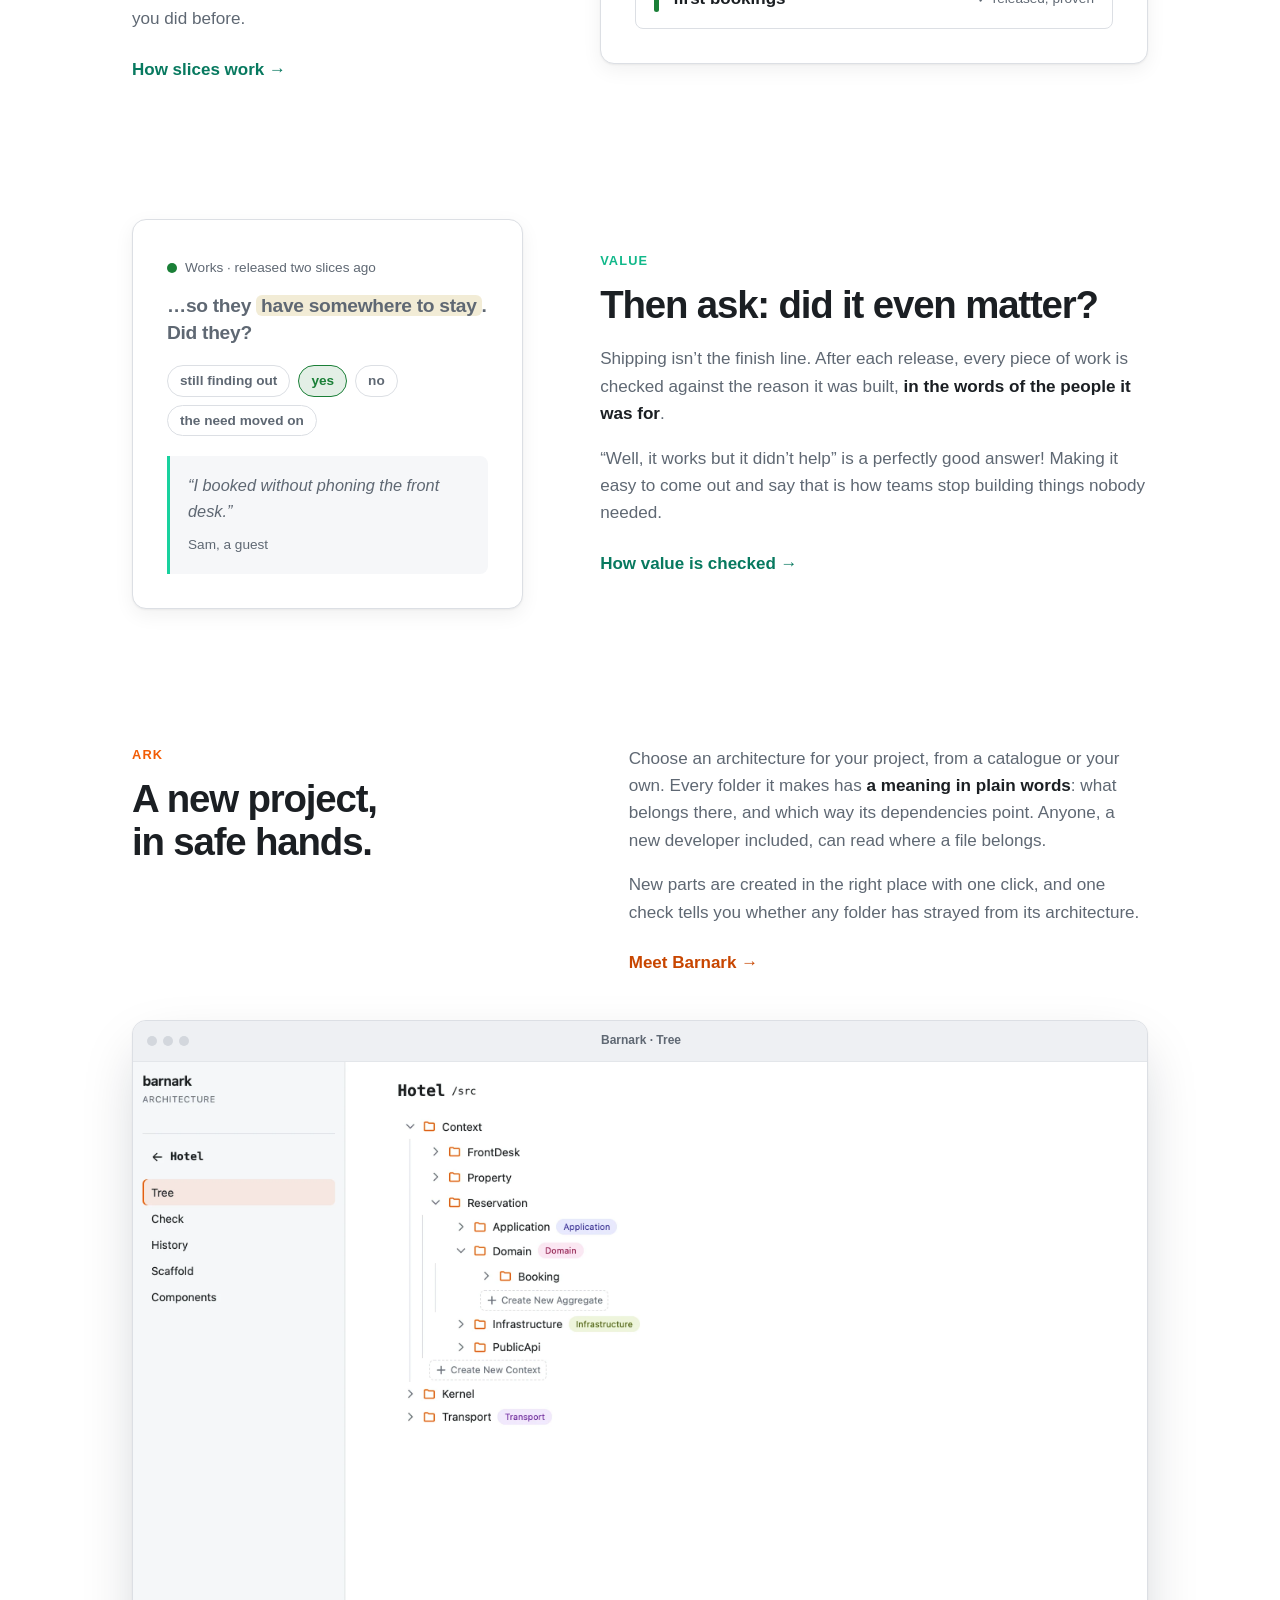
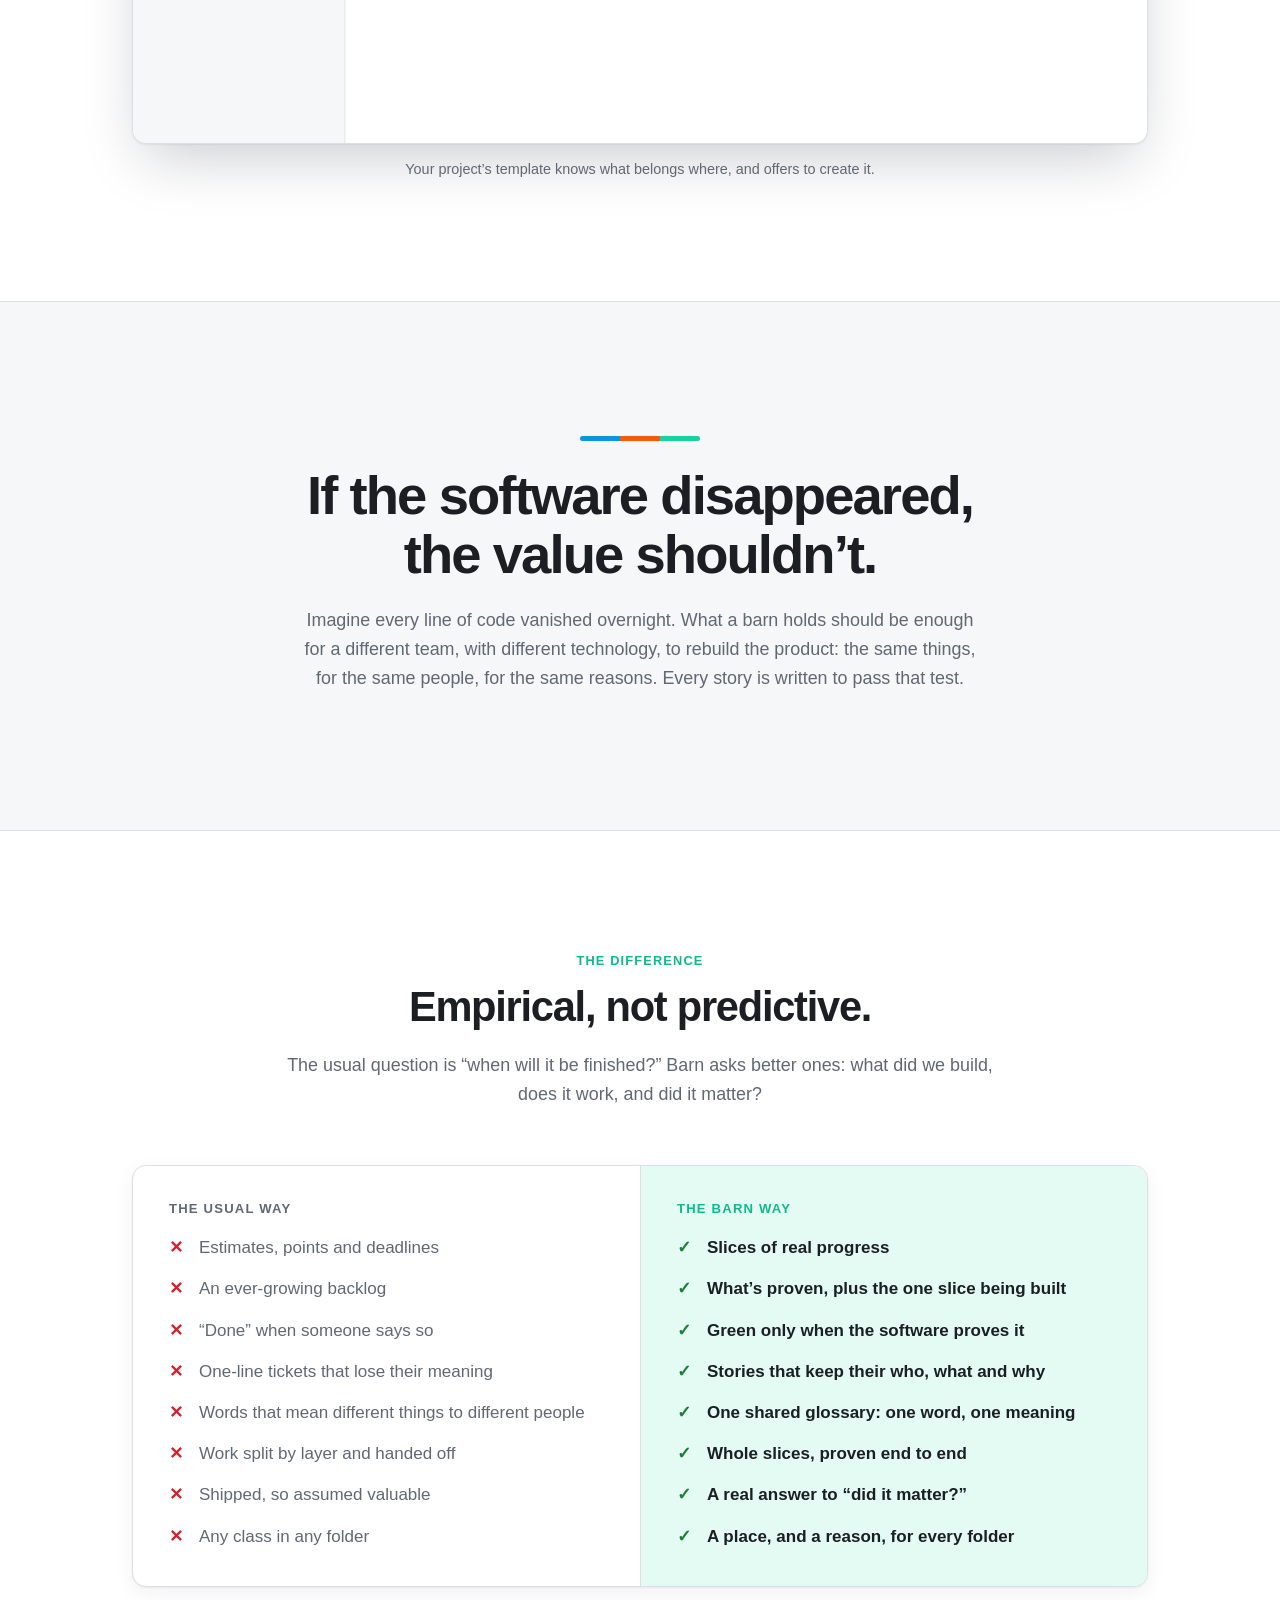
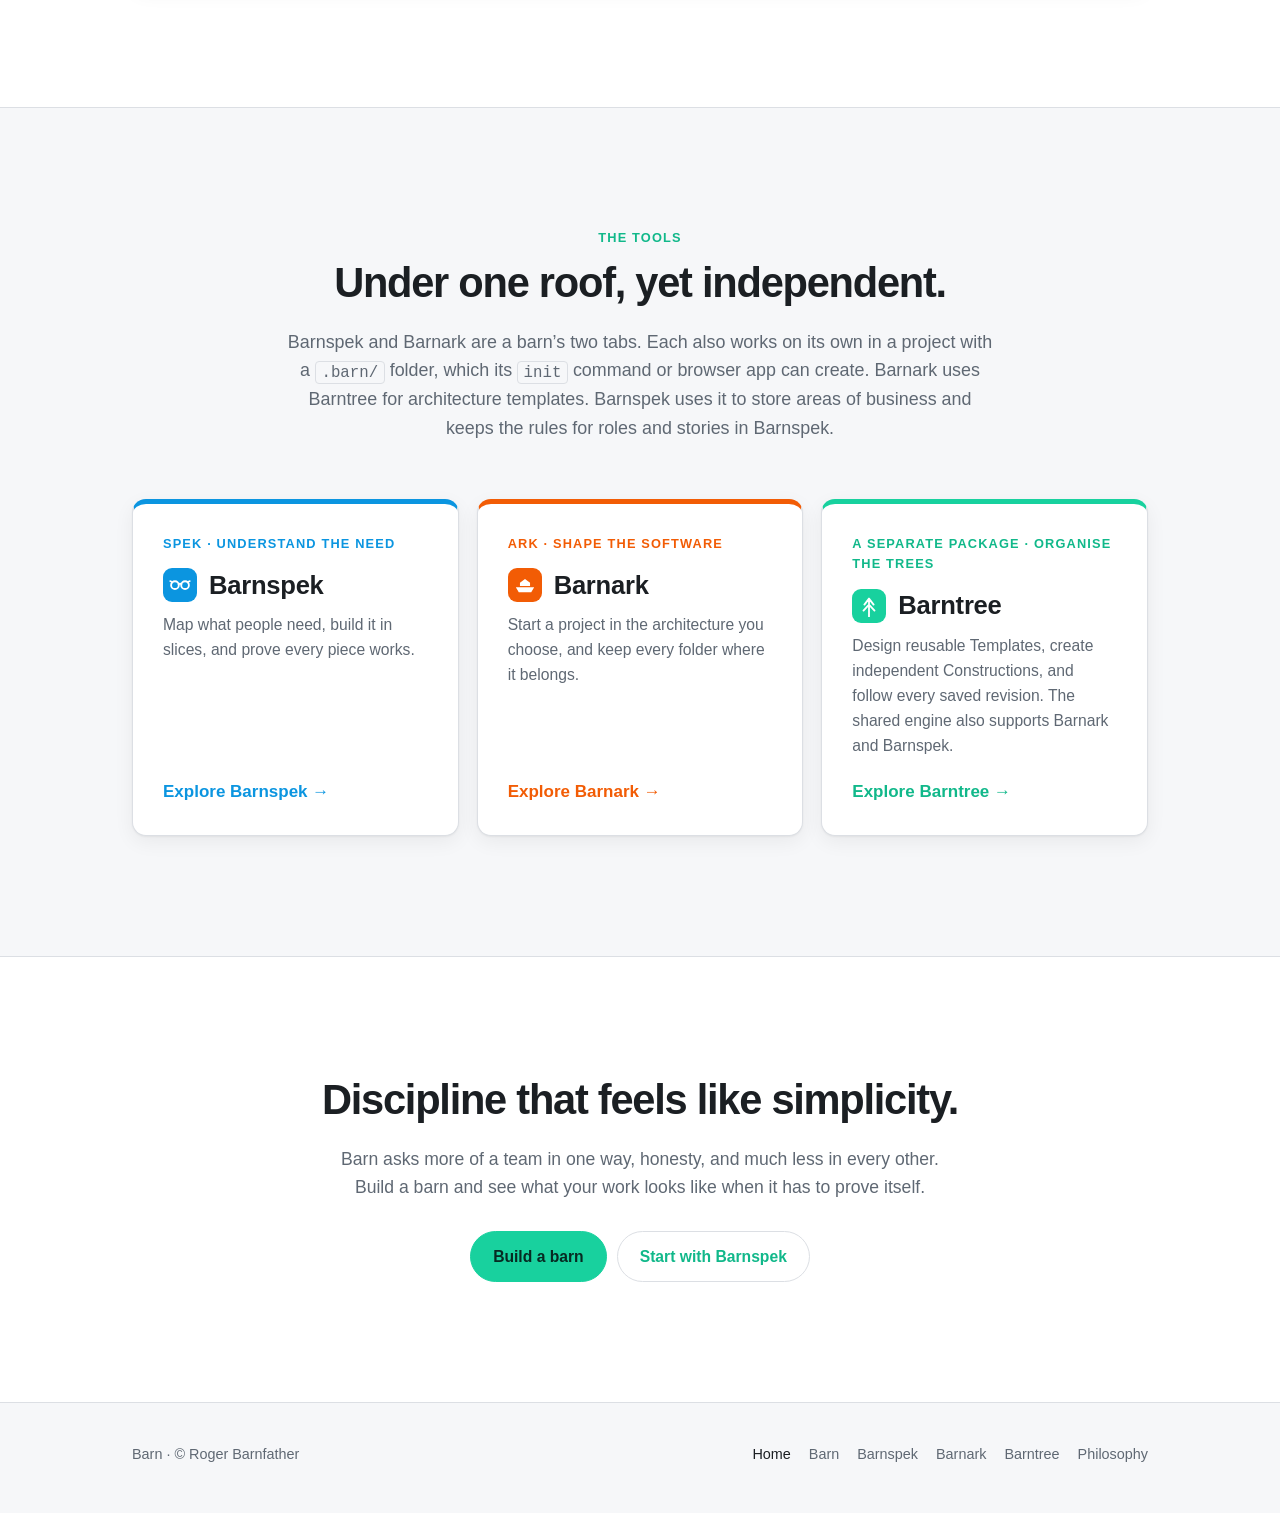
==== commit a3c537be: "Show the Spek label in Barn" ====
--- a/index.html
+++ b/index.html
@@ -18,7 +18,7 @@
       <nav aria-label="Tools">
         <ul class="nav">
           <li class="nav-cta"><a href="barn.html">Build a barn</a></li>
-          <li data-brand="spec"><a href="https://rogerbarnfather.github.io/barnspec-website/"><img class="nav-logo" src="assets/base/barnspek.svg" alt="" width="20" height="20">Barnspek</a></li>
+          <li data-brand="spec"><a href="https://rogerbarnfather.github.io/barnspek-website/"><img class="nav-logo" src="assets/base/barnspek.svg" alt="" width="20" height="20">Barnspek</a></li>
           <li data-brand="ark"><a href="https://rogerbarnfather.github.io/barnark-website/"><img class="nav-logo" src="assets/base/barnark.svg" alt="" width="20" height="20">Barnark</a></li>
           <li data-brand="tree"><a href="https://rogerbarnfather.github.io/barntree-website/"><img class="nav-logo" src="assets/base/barntree.svg" alt="" width="20" height="20">Barntree</a></li>
           <li><a href="philosophy.html">Philosophy</a></li>
@@ -55,7 +55,7 @@
         </div>
         <div class="grid two">
           <a class="card product" data-brand="spec" href="barnspek.html">
-            <span class="role">The Spec tab</span>
+            <span class="role">The Spek tab</span>
             <h3><svg class="mark" viewBox="0 0 24 24" fill="currentColor" aria-hidden="true"><g transform="translate(-4 -4)"><g transform="translate(16 16) scale(1.45) translate(-16 -16.5)" fill="none" stroke="currentColor" stroke-width="1.4" stroke-linecap="round" stroke-linejoin="round"><circle cx="12.2" cy="16.6" r="2.9"/><circle cx="19.8" cy="16.6" r="2.9"/><path d="M15 16c.6-.7 1.4-.7 2 0"/><path d="M10.15 14.55C9.65 13.95 9.2 13.55 8.7 13.55M21.85 14.55C22.35 13.95 22.8 13.55 23.3 13.55"/></g></g></svg>Barnspek</h3>
             <p>What people need, in slices, each piece green only when the real software proves it.</p>
             <span class="more">Explore Barnspek</span>
@@ -144,7 +144,7 @@
             <div>
             <p>Nothing turns green because someone dragged a card. Each story is pinned down by concrete examples, and an example only goes green when it <strong>passes against the real software</strong>.</p>
             <p>If it breaks later, it goes back to red on its own. A board that can’t be gamed is a board you can trust.</p>
-            <a class="more" href="https://rogerbarnfather.github.io/barnspec-website/docs/prove.html">How proof works</a>
+            <a class="more" href="https://rogerbarnfather.github.io/barnspek-website/docs/prove.html">How proof works</a>
             </div>
           </div>
           <figure>
@@ -162,7 +162,7 @@
             <h2>Know why each piece of work exists.</h2>
             <p>Work is written as a need of a real person: <strong>who</strong> they are, <strong>what</strong> they want to do and <strong>what they get</strong> from it. Anyone can read it, from a stakeholder to the newest developer.</p>
             <p>Change your mind and the change is recorded beside the original. The reasoning never rots, and history is never quietly rewritten.</p>
-            <a class="more" href="https://rogerbarnfather.github.io/barnspec-website/philosophy.html">How stories stay true</a>
+            <a class="more" href="https://rogerbarnfather.github.io/barnspek-website/philosophy.html">How stories stay true</a>
           </div>
           <div class="panel" role="figure" aria-label="An example story and its history">
             <p class="sentence">A <span class="who">guest</span> wants to <span class="what">cancel their booking</span>, so they <span class="why">are not expected for a stay they will not take</span>.</p>
@@ -180,7 +180,7 @@
             <h2>Everyone speaks the business’s language.</h2>
             <p>Every person, thing and action your work mentions is given <strong>a meaning in plain words</strong>, once, and kept in a glossary everyone shares. A word means the same thing to a stakeholder, a developer and the code.</p>
             <p>Nobody forgets what a term meant or argues about it months later, and someone new can learn the business just by reading it.</p>
-            <a class="more" href="https://rogerbarnfather.github.io/barnspec-website/docs/glossary.html">How the shared language works</a>
+            <a class="more" href="https://rogerbarnfather.github.io/barnspek-website/docs/glossary.html">How the shared language works</a>
           </div>
           <div class="panel" role="figure" aria-label="An extract from a hotel’s reservations glossary">
             <span class="stamp">📖 Glossary · reservations</span>
@@ -208,7 +208,7 @@
             <h2>No backlog. Just the current slice.</h2>
             <p>Okay, so some work has been done &mdash; It has been proven and delivered. Now it’s historical. We care about <strong>the one slice being built now</strong>. Nothing else. No “some day” pile to groom, and no estimates to defend.</p>
             <p><strong>We learn as we work.</strong> A slice is finished when it works from end to end, not when a date arrives. Then you start the next one, knowing more than you did before.</p>
-            <a class="more" href="https://rogerbarnfather.github.io/barnspec-website/docs/phases.html">How slices work</a>
+            <a class="more" href="https://rogerbarnfather.github.io/barnspek-website/docs/phases.html">How slices work</a>
           </div>
           <div class="panel" role="figure" aria-label="Slices of work: three released, one being built">
             <ul class="phases">
@@ -227,7 +227,7 @@
             <h2>Then ask: did it even matter?</h2>
             <p>Shipping isn’t the finish line. After each release, every piece of work is checked against the reason it was built, <strong>in the words of the people it was for</strong>.</p>
             <p>“Well, it works but it didn’t help” is a perfectly good answer! Making it easy to come out and say that is how teams stop building things nobody needed.</p>
-            <a class="more" href="https://rogerbarnfather.github.io/barnspec-website/docs/phases.html#impact">How value is checked</a>
+            <a class="more" href="https://rogerbarnfather.github.io/barnspek-website/docs/phases.html#impact">How value is checked</a>
           </div>
           <div class="panel" role="figure" aria-label="Checking whether a story delivered its reward">
             <span class="stamp"><span class="lamp green"></span>Works · released two slices ago</span>
@@ -318,7 +318,7 @@
         </div>
         <div class="grid three">
           <a class="card product" data-brand="spec" href="barnspek.html">
-            <span class="role">Spec · understand the need</span>
+            <span class="role">Spek · understand the need</span>
             <h3><svg class="mark" viewBox="0 0 24 24" fill="currentColor" aria-hidden="true"><g transform="translate(-4 -4)"><g transform="translate(16 16) scale(1.45) translate(-16 -16.5)" fill="none" stroke="currentColor" stroke-width="1.4" stroke-linecap="round" stroke-linejoin="round"><circle cx="12.2" cy="16.6" r="2.9"/><circle cx="19.8" cy="16.6" r="2.9"/><path d="M15 16c.6-.7 1.4-.7 2 0"/><path d="M10.15 14.55C9.65 13.95 9.2 13.55 8.7 13.55M21.85 14.55C22.35 13.95 22.8 13.55 23.3 13.55"/></g></g></svg>Barnspek</h3>
             <p>Map what people need, build it in slices, and prove every piece works.</p>
             <span class="more">Explore Barnspek</span>
@@ -357,7 +357,7 @@
       <nav aria-label="Footer">
         <a href="index.html" aria-current="page">Home</a>
         <a href="barn.html">Barn</a>
-        <a href="https://rogerbarnfather.github.io/barnspec-website/">Barnspek</a>
+        <a href="https://rogerbarnfather.github.io/barnspek-website/">Barnspek</a>
         <a href="https://rogerbarnfather.github.io/barnark-website/">Barnark</a>
         <a href="https://rogerbarnfather.github.io/barntree-website/">Barntree</a>
         <a href="philosophy.html">Philosophy</a>
